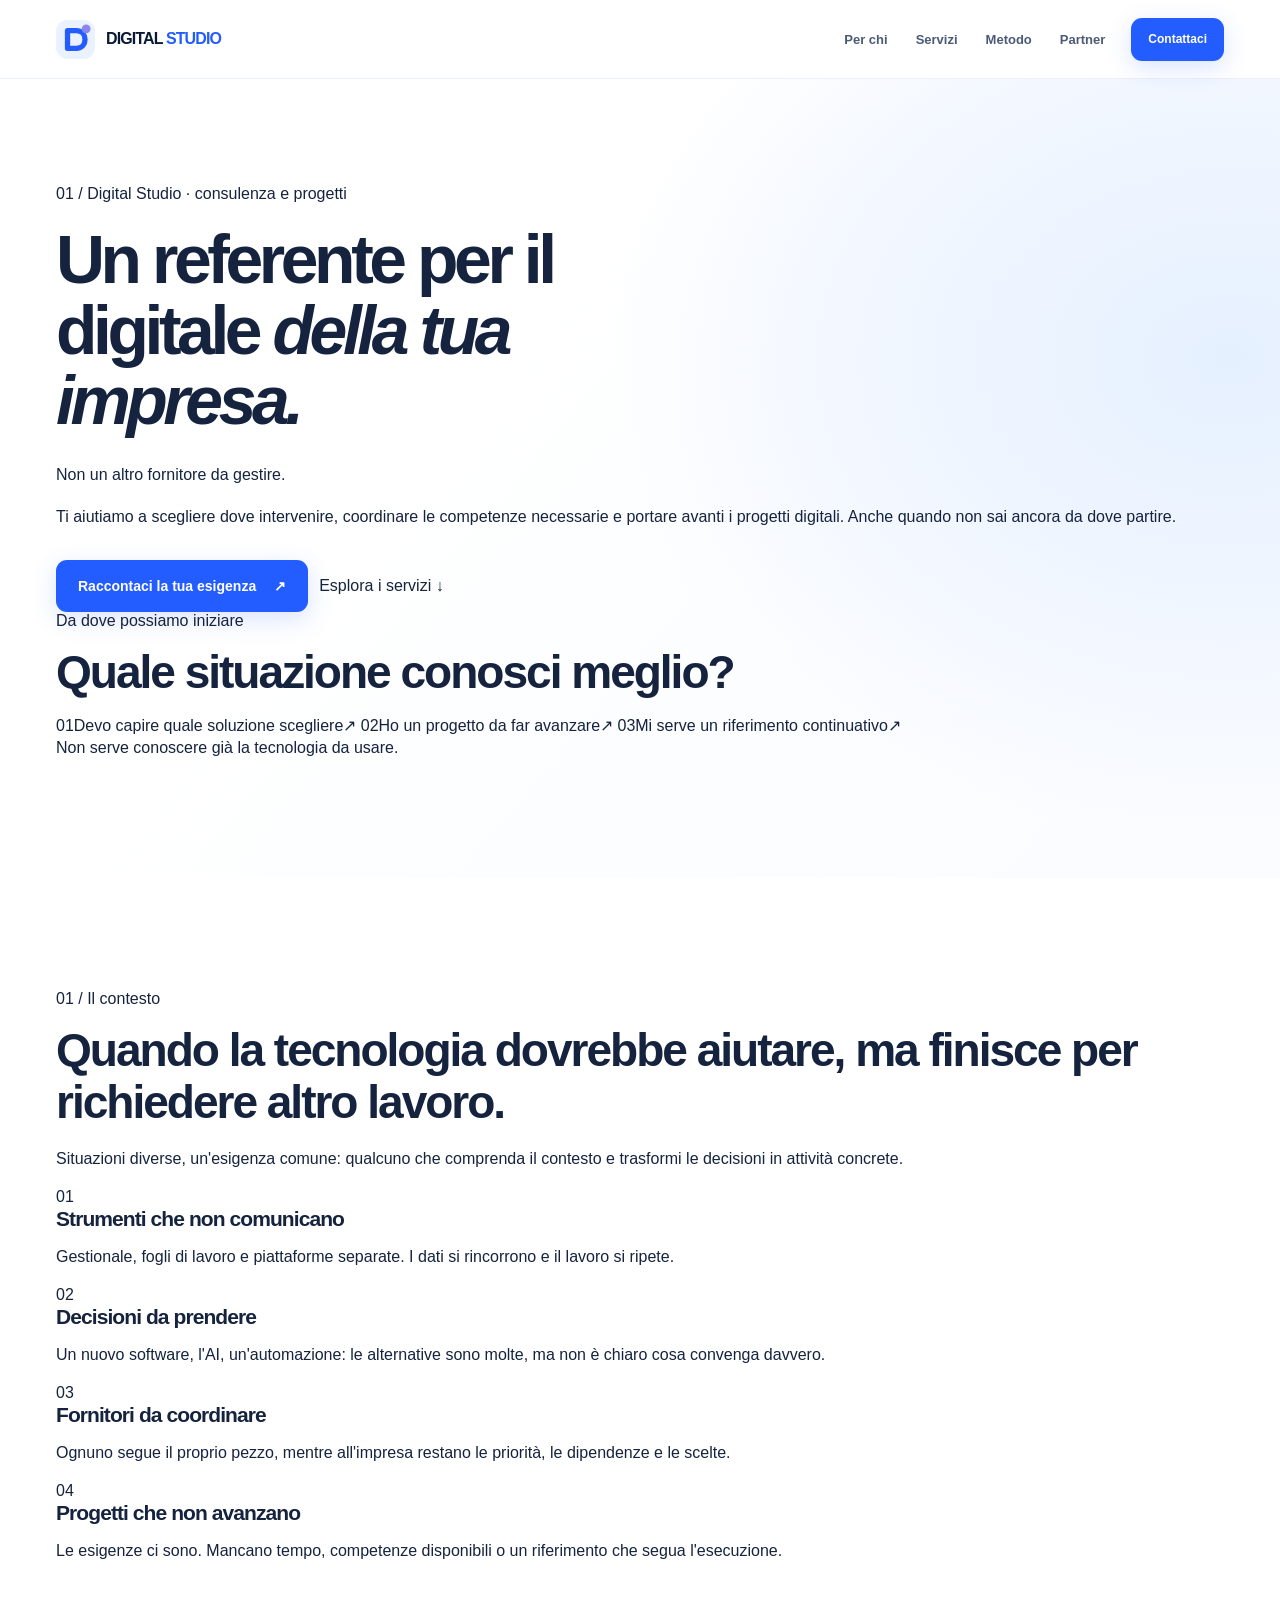
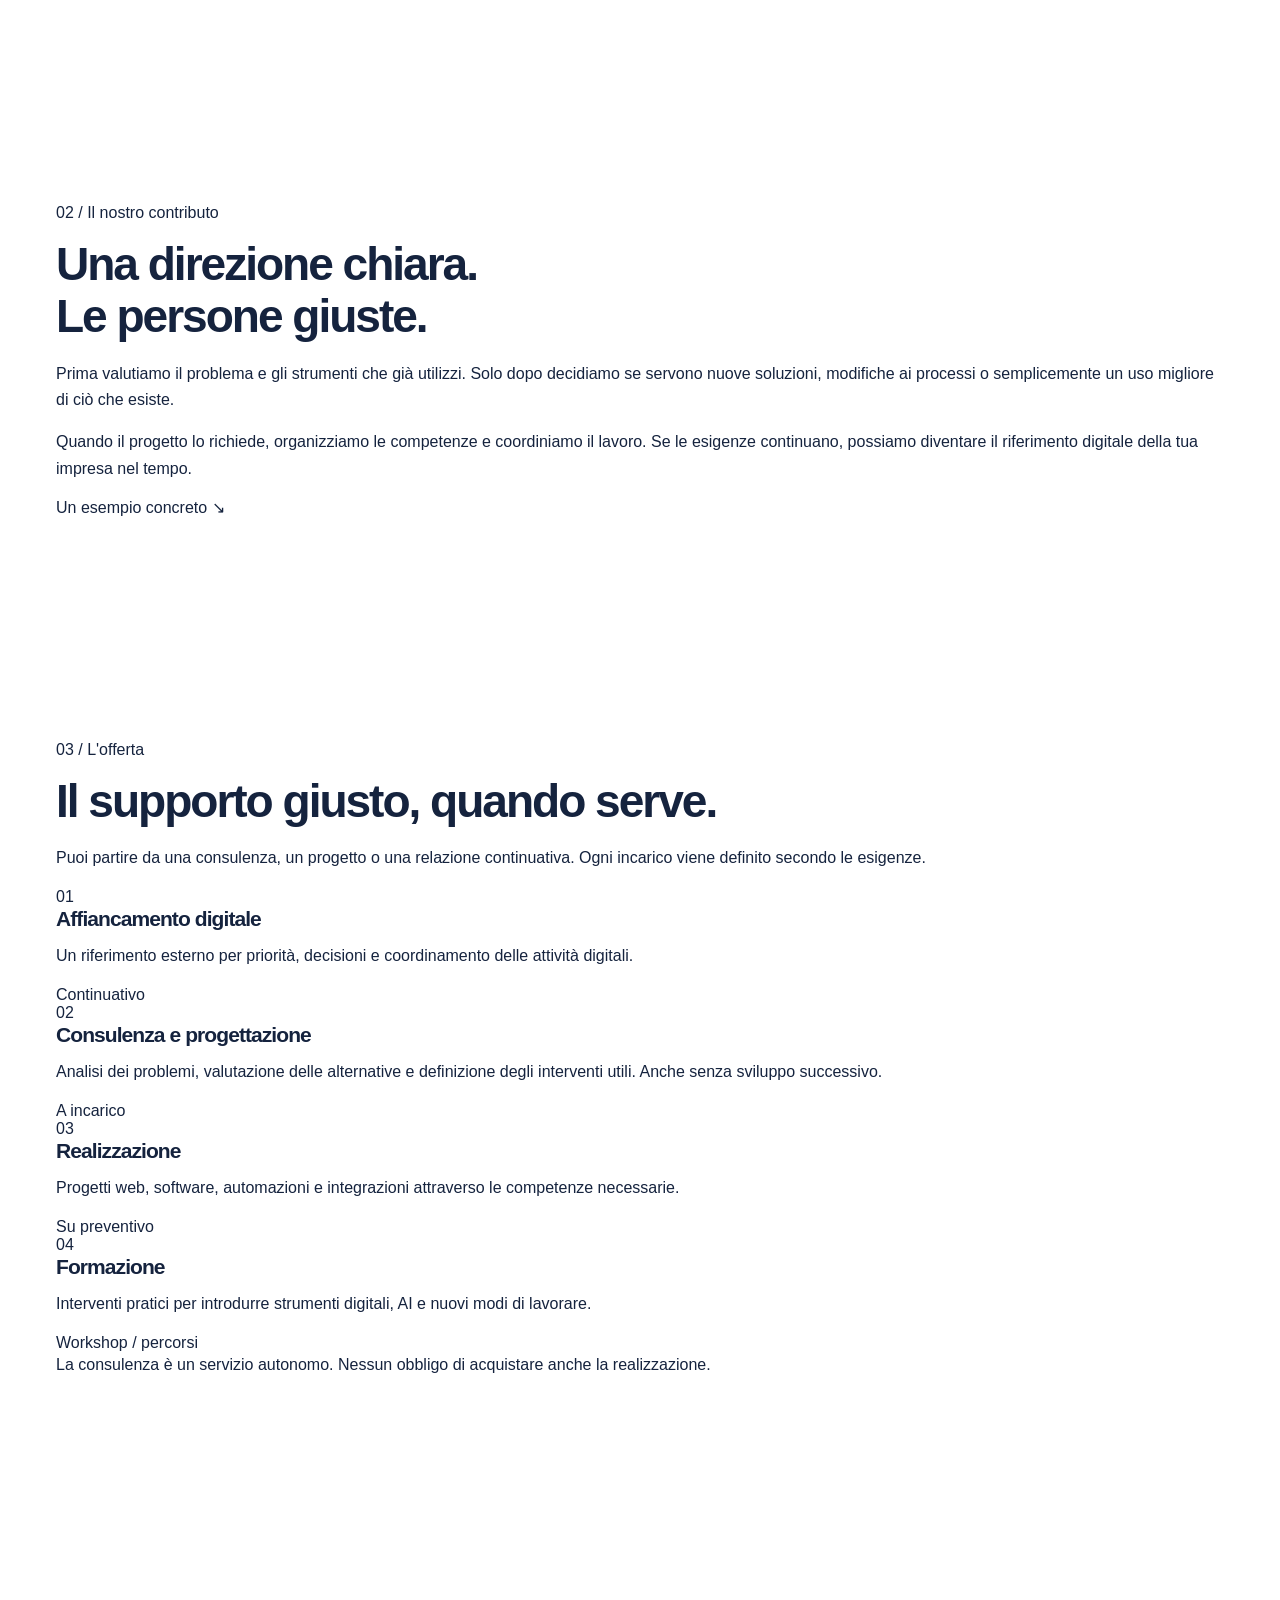
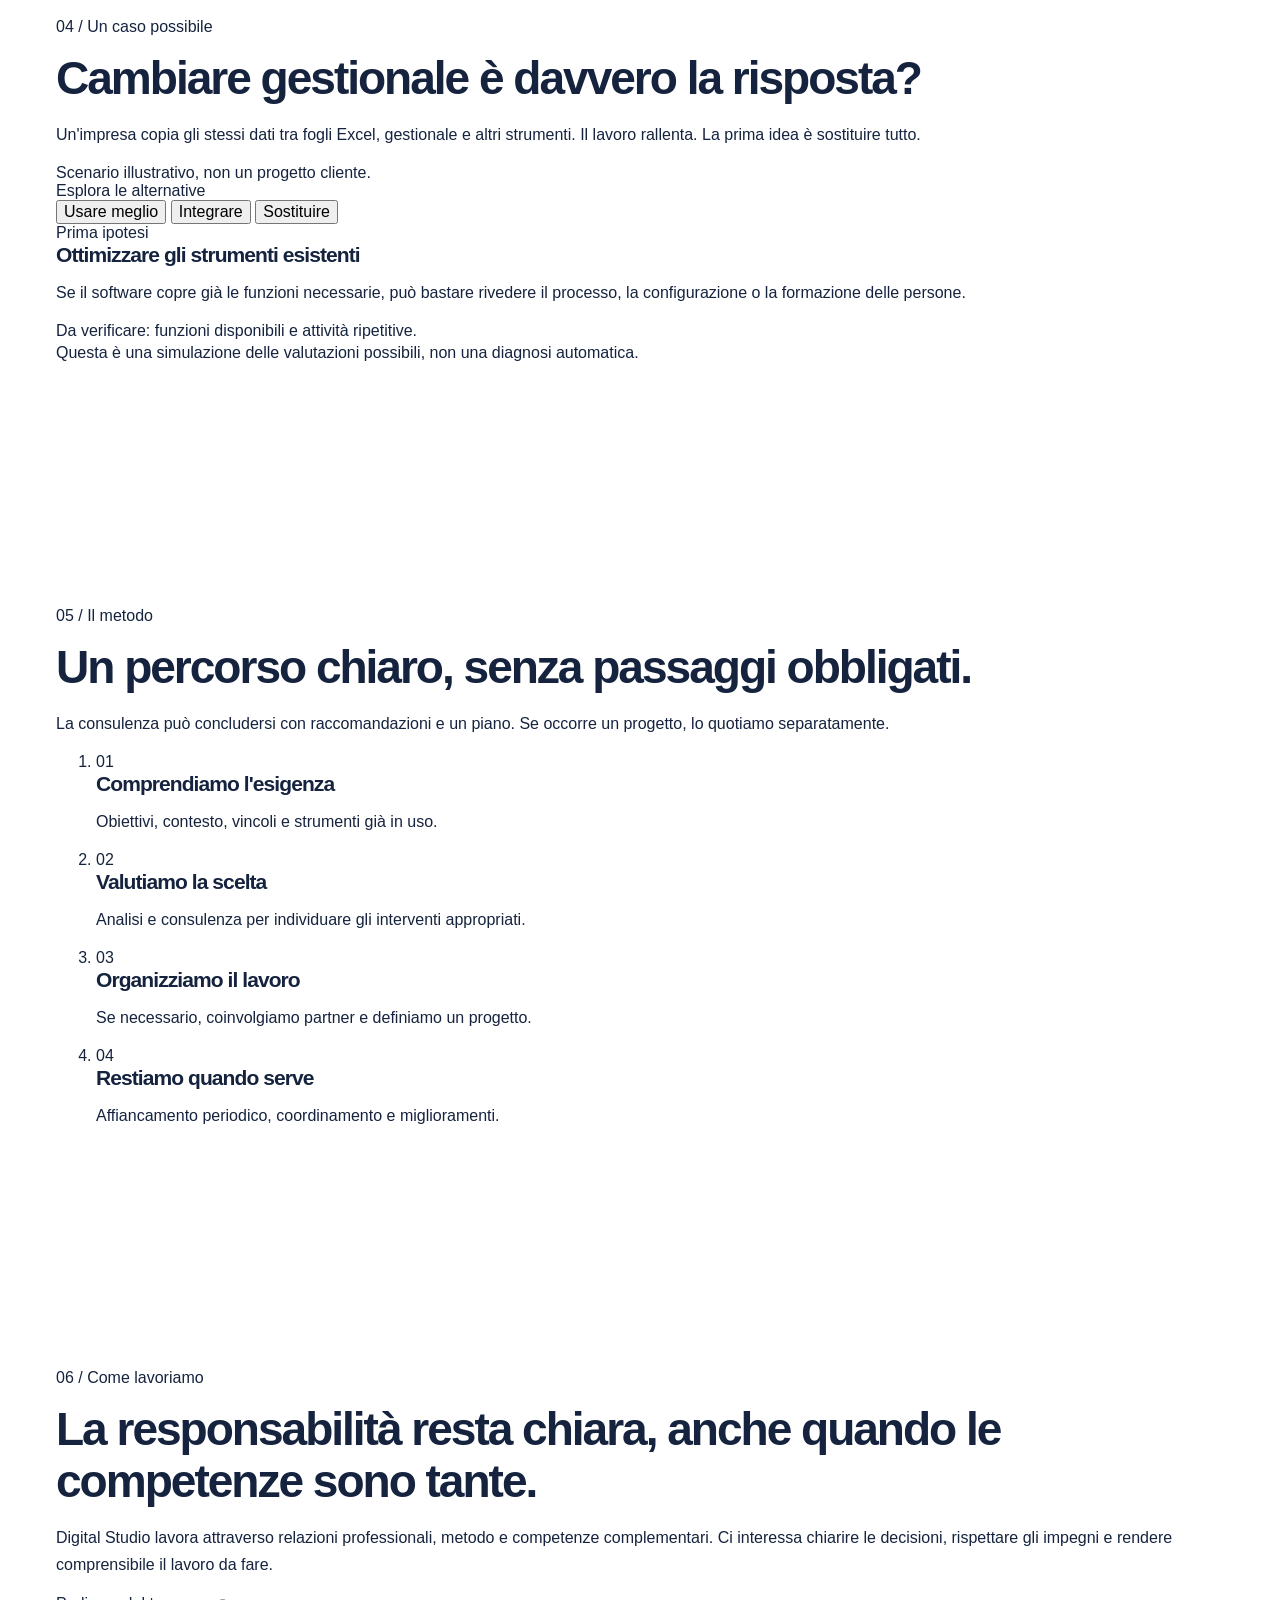
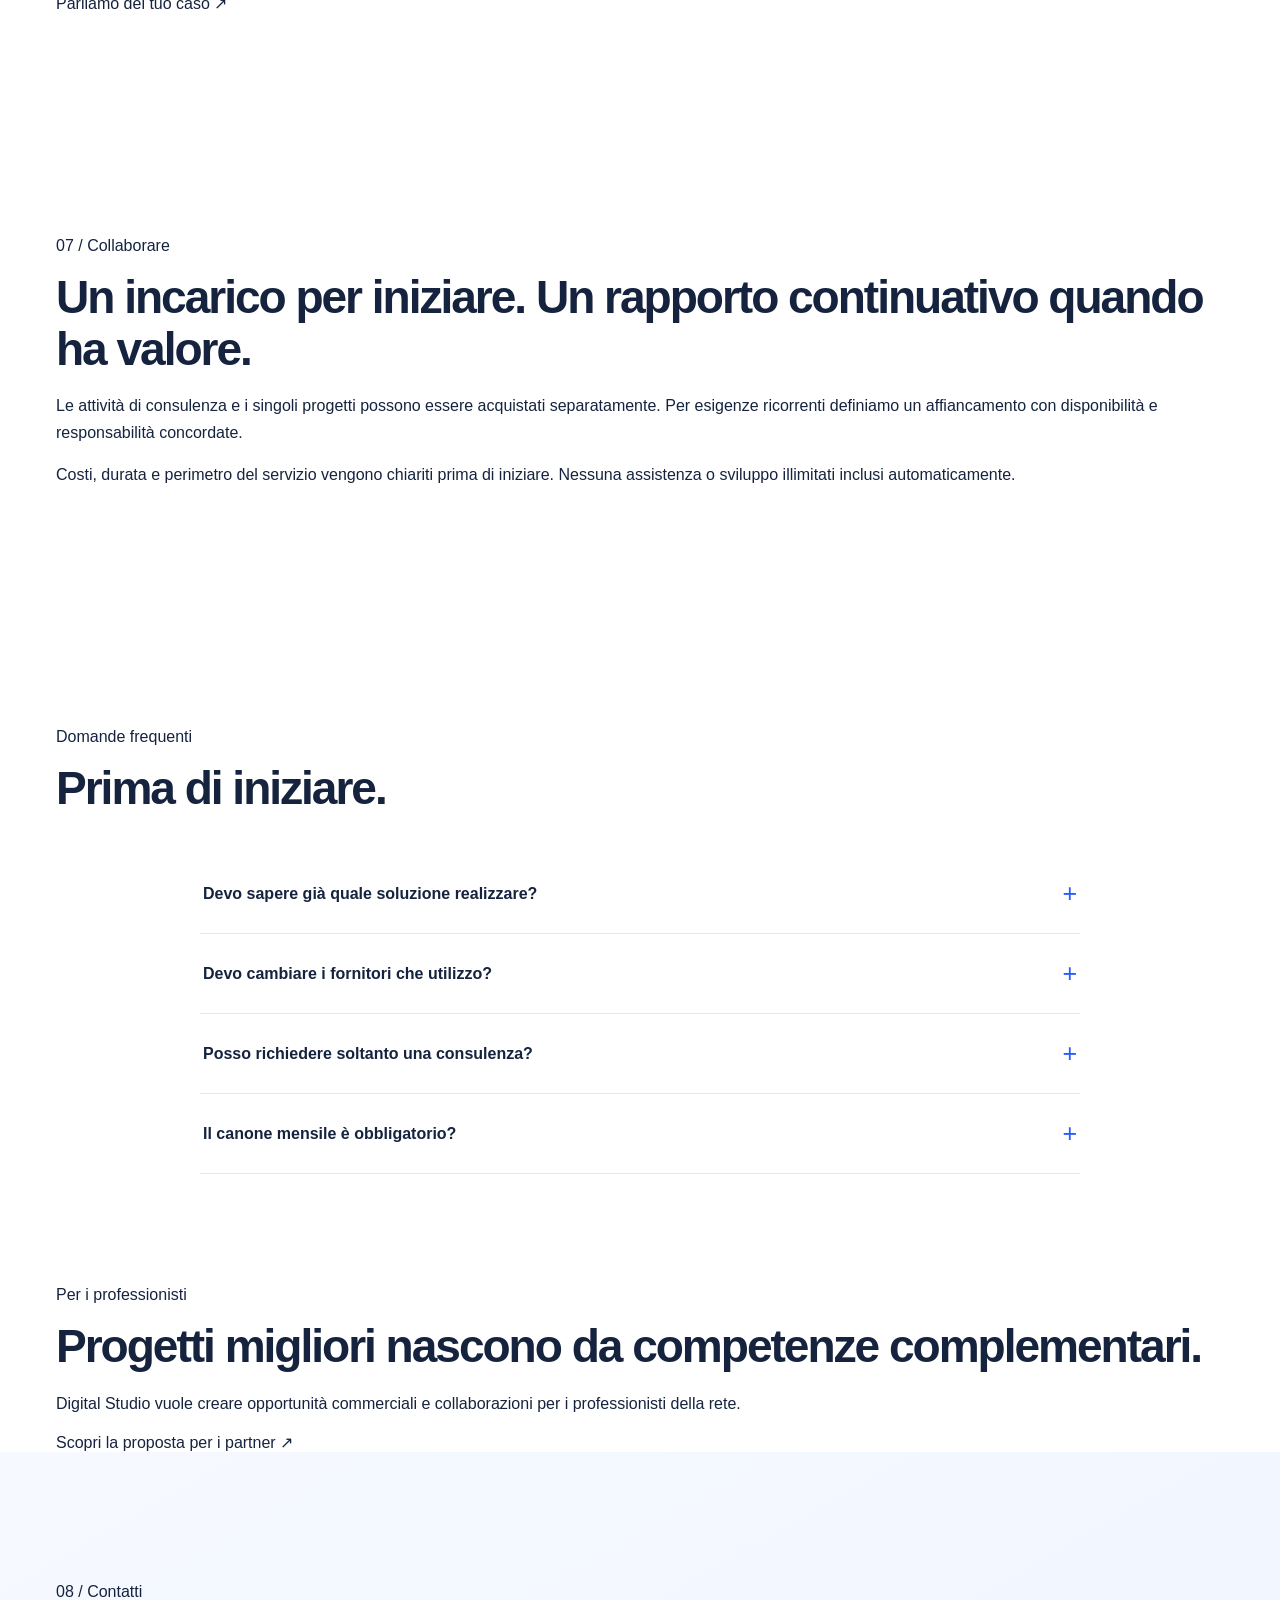
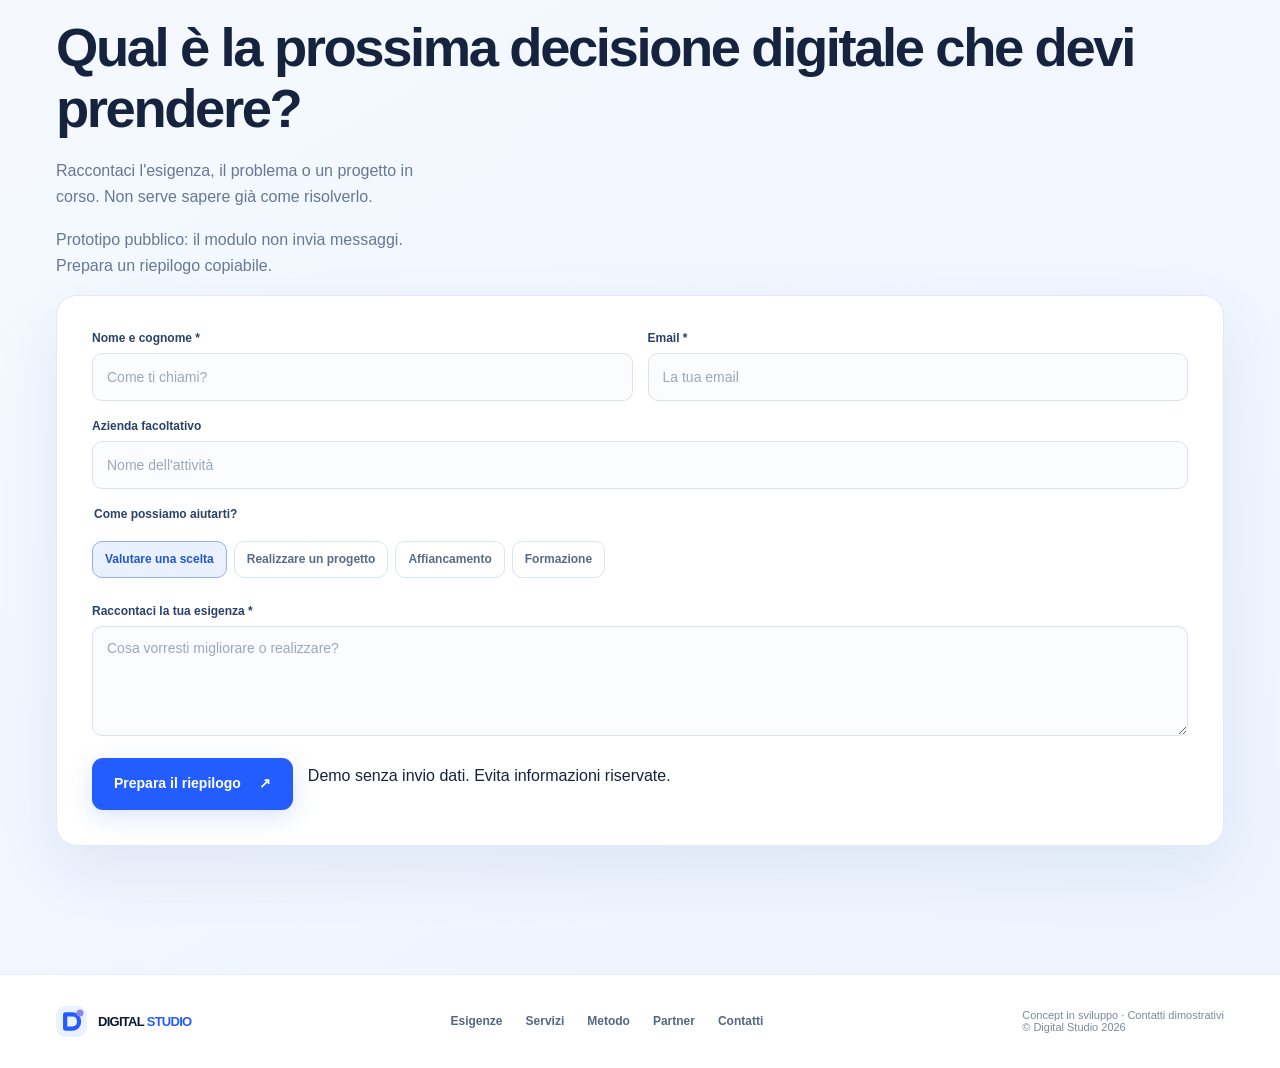
==== index.html @ e8951036 "design: editorial homepage focused on actual customer decisions, not UI clichés" ====
<!doctype html>
<html lang="it">
<head>
  <meta charset="utf-8">
  <meta name="viewport" content="width=device-width, initial-scale=1">
  <meta name="theme-color" content="#ffffff">
  <meta name="description" content="Digital Studio affianca le imprese nelle decisioni digitali: consulenza, coordinamento dei professionisti, realizzazione di progetti, formazione e supporto continuativo.">
  <meta property="og:type" content="website">
  <meta property="og:title" content="Digital Studio | Un riferimento per le esigenze digitali della tua impresa">
  <meta property="og:description" content="Non un altro fornitore da gestire. Consulenza, coordinamento e progetti digitali con un unico riferimento.">
  <meta property="og:url" content="https://giusebuild.github.io/digital-studio/">
  <meta property="og:locale" content="it_IT">
  <title>Digital Studio — Un referente per il digitale della tua impresa</title>
  <link rel="icon" href="assets/icon.svg" type="image/svg+xml">
  <link rel="stylesheet" href="assets/styles.css">
  <script src="assets/site.js" defer></script>
</head>
<body class="site-v2">
  <a class="skip-link" href="#contenuto">Vai al contenuto</a>
  <header class="site-header" id="inizio">
    <div class="shell header-inner">
      <a class="brand" href="./" aria-label="Digital Studio — homepage">
        <svg class="brand-mark" viewBox="0 0 44 44" aria-hidden="true"><rect width="44" height="44" rx="13" fill="#eaf1ff"/><path d="M13 12v20h10c13 0 13-20 0-20H13Z" fill="none" stroke="#245dff" stroke-width="6" stroke-linecap="round" stroke-linejoin="round"/><circle cx="34" cy="10" r="5" fill="#8b86ee"/></svg>
        <span class="brand-wordmark">DIGITAL <em>STUDIO</em></span>
      </a>
      <nav class="desktop-nav" aria-label="Navigazione principale"><a href="#situazioni">Per chi</a><a href="#servizi">Servizi</a><a href="#metodo">Metodo</a><a href="partner/">Partner</a></nav>
      <a class="button button--primary nav-cta" href="#contatti">Contattaci</a>
      <button class="mobile-toggle" type="button" aria-label="Apri menu" aria-expanded="false" aria-controls="mobile-nav" data-menu-toggle>☰</button>
    </div>
    <nav class="mobile-nav" id="mobile-nav" aria-label="Navigazione mobile"><a href="#situazioni">Per chi</a><a href="#servizi">Servizi</a><a href="#metodo">Metodo</a><a href="partner/">Partner</a><a class="button button--primary" href="#contatti">Raccontaci la tua esigenza</a></nav>
  </header>

  <main id="contenuto">
    <section class="hero" aria-labelledby="hero-title">
  <div class="shell hero-layout">
    <div class="hero-main">
      <span class="micro-label"><span class="label-index">01 /</span> Digital Studio · consulenza e progetti</span>
      <h1 id="hero-title">Un referente per il digitale <em>della tua impresa.</em></h1>
      <p class="hero-statement">Non un altro fornitore da gestire.</p>
      <p class="hero-summary">Ti aiutiamo a scegliere dove intervenire, coordinare le competenze necessarie e portare avanti i progetti digitali. Anche quando non sai ancora da dove partire.</p>
      <div class="hero-actions"><a class="button button--primary" href="#contatti">Raccontaci la tua esigenza <span aria-hidden="true">↗</span></a><a class="quiet-link" href="#servizi">Esplora i servizi <span aria-hidden="true">↓</span></a></div>
    </div>
    <aside class="entry-panel" aria-labelledby="entry-title">
      <span class="micro-label">Da dove possiamo iniziare</span>
      <h2 id="entry-title">Quale situazione conosci meglio?</h2>
      <div class="entry-options" role="group" aria-label="Scegli il tuo bisogno">
        <a href="#contatti" data-need="Valutare un problema" class="entry-option"><span class="entry-number">01</span><span>Devo capire quale soluzione scegliere</span><span class="entry-end" aria-hidden="true">↗</span></a>
        <a href="#contatti" data-need="Un progetto" class="entry-option"><span class="entry-number">02</span><span>Ho un progetto da far avanzare</span><span class="entry-end" aria-hidden="true">↗</span></a>
        <a href="#contatti" data-need="Affiancamento continuativo" class="entry-option"><span class="entry-number">03</span><span>Mi serve un riferimento continuativo</span><span class="entry-end" aria-hidden="true">↗</span></a>
      </div>
      <p class="entry-foot">Non serve conoscere già la tecnologia da usare.</p>
    </aside>
  </div>
</section>

    <section class="section situations" id="situazioni" aria-labelledby="situazioni-title">
  <div class="shell">
    <div class="section-lead"><span class="micro-label">01 / Il contesto</span><h2 id="situazioni-title">Quando la tecnologia dovrebbe aiutare, ma finisce per richiedere altro lavoro.</h2><p>Situazioni diverse, un'esigenza comune: qualcuno che comprenda il contesto e trasformi le decisioni in attività concrete.</p></div>
    <div class="problem-rows">
      <article class="problem-row"><span class="row-no">01</span><h3>Strumenti che non comunicano</h3><p>Gestionale, fogli di lavoro e piattaforme separate. I dati si rincorrono e il lavoro si ripete.</p></article>
      <article class="problem-row"><span class="row-no">02</span><h3>Decisioni da prendere</h3><p>Un nuovo software, l'AI, un'automazione: le alternative sono molte, ma non è chiaro cosa convenga davvero.</p></article>
      <article class="problem-row"><span class="row-no">03</span><h3>Fornitori da coordinare</h3><p>Ognuno segue il proprio pezzo, mentre all'impresa restano le priorità, le dipendenze e le scelte.</p></article>
      <article class="problem-row"><span class="row-no">04</span><h3>Progetti che non avanzano</h3><p>Le esigenze ci sono. Mancano tempo, competenze disponibili o un riferimento che segua l'esecuzione.</p></article>
    </div>
  </div>
</section>

    <section class="section section--paper" id="approccio" aria-labelledby="approccio-title">
  <div class="shell approach-grid">
    <div class="approach-heading"><span class="micro-label">02 / Il nostro contributo</span><h2 id="approccio-title">Una direzione chiara.<br>Le persone giuste.</h2></div>
    <div class="approach-description">
      <p>Prima valutiamo il problema e gli strumenti che già utilizzi. Solo dopo decidiamo se servono nuove soluzioni, modifiche ai processi o semplicemente un uso migliore di ciò che esiste.</p>
      <p>Quando il progetto lo richiede, organizziamo le competenze e coordiniamo il lavoro. Se le esigenze continuano, possiamo diventare il riferimento digitale della tua impresa nel tempo.</p>
      <a class="quiet-link" href="#esempio">Un esempio concreto <span aria-hidden="true">↘</span></a>
    </div>
  </div>
</section>

    <section class="section services" id="servizi" aria-labelledby="servizi-title">
  <div class="shell">
    <div class="section-lead section-lead--compact"><span class="micro-label">03 / L'offerta</span><h2 id="servizi-title">Il supporto giusto, quando serve.</h2><p>Puoi partire da una consulenza, un progetto o una relazione continuativa. Ogni incarico viene definito secondo le esigenze.</p></div>
    <div class="service-list">
      <article class="service-row service-row--key"><span class="service-index">01</span><div><h3>Affiancamento digitale</h3><p>Un riferimento esterno per priorità, decisioni e coordinamento delle attività digitali.</p></div><span class="service-format">Continuativo</span></article>
      <article class="service-row"><span class="service-index">02</span><div><h3>Consulenza e progettazione</h3><p>Analisi dei problemi, valutazione delle alternative e definizione degli interventi utili. Anche senza sviluppo successivo.</p></div><span class="service-format">A incarico</span></article>
      <article class="service-row"><span class="service-index">03</span><div><h3>Realizzazione</h3><p>Progetti web, software, automazioni e integrazioni attraverso le competenze necessarie.</p></div><span class="service-format">Su preventivo</span></article>
      <article class="service-row"><span class="service-index">04</span><div><h3>Formazione</h3><p>Interventi pratici per introdurre strumenti digitali, AI e nuovi modi di lavorare.</p></div><span class="service-format">Workshop / percorsi</span></article>
    </div>
    <p class="service-bottom">La consulenza è un servizio autonomo. Nessun obbligo di acquistare anche la realizzazione.</p>
  </div>
</section>

    <section class="section case-section" id="esempio" aria-labelledby="esempio-title">
  <div class="shell case-grid">
    <div class="case-heading"><span class="micro-label">04 / Un caso possibile</span><h2 id="esempio-title">Cambiare gestionale è davvero la risposta?</h2><p>Un'impresa copia gli stessi dati tra fogli Excel, gestionale e altri strumenti. Il lavoro rallenta. La prima idea è sostituire tutto.</p><span class="case-disclaimer">Scenario illustrativo, non un progetto cliente.</span></div>
    <div class="decision-view">
      <span class="decision-kicker">Esplora le alternative</span>
      <div class="decision-tabs" role="tablist" aria-label="Alternative possibili">
        <button type="button" role="tab" id="tab-1" aria-controls="panel-1" aria-selected="true" tabindex="0" data-decision="0">Usare meglio</button>
        <button type="button" role="tab" id="tab-2" aria-controls="panel-2" aria-selected="false" tabindex="-1" data-decision="1">Integrare</button>
        <button type="button" role="tab" id="tab-3" aria-controls="panel-3" aria-selected="false" tabindex="-1" data-decision="2">Sostituire</button>
      </div>
      <div class="decision-panel" role="tabpanel" id="panel-1" aria-labelledby="tab-1" data-panel="0"><span class="decision-label">Prima ipotesi</span><h3>Ottimizzare gli strumenti esistenti</h3><p>Se il software copre già le funzioni necessarie, può bastare rivedere il processo, la configurazione o la formazione delle persone.</p><div class="decision-footer">Da verificare: funzioni disponibili e attività ripetitive.</div></div>
      <div class="decision-panel" role="tabpanel" id="panel-2" aria-labelledby="tab-2" data-panel="1" hidden><span class="decision-label">Seconda ipotesi</span><h3>Collegare ciò che già funziona</h3><p>Se gli strumenti sono adeguati ma scollegati, un'integrazione o un'automazione potrebbe eliminare passaggi manuali.</p><div class="decision-footer">Da verificare: integrazioni possibili e qualità dei dati.</div></div>
      <div class="decision-panel" role="tabpanel" id="panel-3" aria-labelledby="tab-3" data-panel="2" hidden><span class="decision-label">Terza ipotesi</span><h3>Valutare un nuovo sistema</h3><p>Se i limiti sono strutturali, conviene confrontare soluzioni e costi complessivi prima di avviare una migrazione.</p><div class="decision-footer">Da verificare: requisiti, costi e rischio operativo.</div></div>
      <p class="decision-caption">Questa è una simulazione delle valutazioni possibili, non una diagnosi automatica.</p>
    </div>
  </div>
</section>

    <section class="section section--paper" id="metodo" aria-labelledby="metodo-title">
  <div class="shell method-grid">
    <div><span class="micro-label">05 / Il metodo</span><h2 id="metodo-title">Un percorso chiaro, senza passaggi obbligati.</h2><p>La consulenza può concludersi con raccomandazioni e un piano. Se occorre un progetto, lo quotiamo separatamente.</p></div>
    <ol class="method-list">
      <li><span>01</span><div><h3>Comprendiamo l'esigenza</h3><p>Obiettivi, contesto, vincoli e strumenti già in uso.</p></div></li>
      <li><span>02</span><div><h3>Valutiamo la scelta</h3><p>Analisi e consulenza per individuare gli interventi appropriati.</p></div></li>
      <li><span>03</span><div><h3>Organizziamo il lavoro</h3><p>Se necessario, coinvolgiamo partner e definiamo un progetto.</p></div></li>
      <li><span>04</span><div><h3>Restiamo quando serve</h3><p>Affiancamento periodico, coordinamento e miglioramenti.</p></div></li>
    </ol>
  </div>
</section>

    <section class="section ethos" id="chi-siamo" aria-labelledby="ethos-title">
  <div class="shell ethos-grid"><span class="micro-label">06 / Come lavoriamo</span><div><h2 id="ethos-title">La responsabilità resta chiara, anche quando le competenze sono tante.</h2><p>Digital Studio lavora attraverso relazioni professionali, metodo e competenze complementari. Ci interessa chiarire le decisioni, rispettare gli impegni e rendere comprensibile il lavoro da fare.</p></div><a class="quiet-link" href="#contatti">Parliamo del tuo caso <span aria-hidden="true">↗</span></a></div>
</section>

    <section class="section section--paper" id="collaborazione" aria-labelledby="collaborazione-title">
  <div class="shell collaboration-grid">
    <div><span class="micro-label">07 / Collaborare</span><h2 id="collaborazione-title">Un incarico per iniziare. Un rapporto continuativo quando ha valore.</h2></div>
    <div class="collaboration-copy"><p>Le attività di consulenza e i singoli progetti possono essere acquistati separatamente. Per esigenze ricorrenti definiamo un affiancamento con disponibilità e responsabilità concordate.</p><p>Costi, durata e perimetro del servizio vengono chiariti prima di iniziare. Nessuna assistenza o sviluppo illimitati inclusi automaticamente.</p></div>
  </div>
</section>

    <section class="section faq-section" id="domande" aria-labelledby="domande-title">
  <div class="shell faq-grid">
    <div><span class="micro-label">Domande frequenti</span><h2 id="domande-title">Prima di iniziare.</h2></div>
    <div class="faq-list">
      <details class="faq"><summary>Devo sapere già quale soluzione realizzare?</summary><p>No. Possiamo partire dal problema e confrontare le alternative. L'analisi approfondita, quando necessaria, viene proposta come incarico.</p></details>
      <details class="faq"><summary>Devo cambiare i fornitori che utilizzo?</summary><p>Non necessariamente. Possiamo valutare come collaborare con i fornitori esistenti, definendo i confini del coordinamento.</p></details>
      <details class="faq"><summary>Posso richiedere soltanto una consulenza?</summary><p>Sì. La consulenza ha valore autonomo e non obbliga a commissionare anche la realizzazione.</p></details>
      <details class="faq"><summary>Il canone mensile è obbligatorio?</summary><p>No. È un'opzione per le imprese che hanno esigenze ricorrenti. I singoli interventi possono avere una proposta dedicata.</p></details>
    </div>
  </div>
</section>

    <aside class="partner-invite" aria-labelledby="partner-invite-title">
  <div class="shell partner-invite-grid">
    <div><span class="micro-label">Per i professionisti</span><h2 id="partner-invite-title">Progetti migliori nascono da competenze complementari.</h2></div>
    <div><p>Digital Studio vuole creare opportunità commerciali e collaborazioni per i professionisti della rete.</p><a class="quiet-link" href="partner/">Scopri la proposta per i partner <span aria-hidden="true">↗</span></a></div>
  </div>
</aside>

    <section class="contact-section" id="contatti" aria-labelledby="contatti-title">
  <div class="shell contact-layout">
    <div class="contact-copy">
      <span class="micro-label">08 / Contatti</span>
      <h2 id="contatti-title">Qual è la prossima decisione digitale che devi prendere?</h2>
      <p>Raccontaci l'esigenza, il problema o un progetto in corso. Non serve sapere già come risolverlo.</p>
      <p class="contact-note">Prototipo pubblico: il modulo non invia messaggi. Prepara un riepilogo copiabile.</p>
    </div>
    <div class="contact-card">
      <form id="contact-form" data-demo-form="cliente">
        <div class="fields-two">
          <div class="field"><label for="name">Nome e cognome *</label><input id="name" name="name" autocomplete="name" maxlength="100" required placeholder="Come ti chiami?"></div>
          <div class="field"><label for="email">Email *</label><input id="email" name="email" type="email" autocomplete="email" maxlength="160" required placeholder="La tua email"></div>
        </div>
        <div class="field"><label for="company">Azienda <span class="field-optional">facoltativo</span></label><input id="company" name="company" autocomplete="organization" maxlength="120" placeholder="Nome dell'attività"></div>
        <fieldset class="field"><legend>Come possiamo aiutarti?</legend><div class="choices">
          <label><input type="radio" name="need" value="Valutare un problema" checked>Valutare una scelta</label>
          <label><input type="radio" name="need" value="Un progetto">Realizzare un progetto</label>
          <label><input type="radio" name="need" value="Affiancamento continuativo">Affiancamento</label>
          <label><input type="radio" name="need" value="Formazione">Formazione</label>
        </div></fieldset>
        <div class="field"><label for="message">Raccontaci la tua esigenza *</label><textarea id="message" name="message" required minlength="15" maxlength="3000" placeholder="Cosa vorresti migliorare o realizzare?"></textarea></div>
        <div class="contact-actions"><button class="button button--primary" type="submit">Prepara il riepilogo <span aria-hidden="true">↗</span></button><p>Demo senza invio dati. Evita informazioni riservate.</p></div>
      </form>
      <div id="contact-result" class="form-output" role="status" aria-live="polite"><h3>Riepilogo pronto</h3><p>Non è stato inviato nulla. Puoi copiare il testo compilato.</p><button type="button" data-copy-summary>Copia il riepilogo</button></div>
    </div>
  </div>
</section>
  </main>

  <footer class="footer">
    <div class="shell footer-inner">
      <a class="brand" href="./" aria-label="Digital Studio — torna alla homepage"><svg class="brand-mark" viewBox="0 0 44 44" aria-hidden="true"><rect width="44" height="44" rx="13" fill="#eaf1ff"/><path d="M13 12v20h10c13 0 13-20 0-20H13Z" fill="none" stroke="#245dff" stroke-width="6" stroke-linecap="round" stroke-linejoin="round"/><circle cx="34" cy="10" r="5" fill="#8b86ee"/></svg><span class="brand-wordmark">DIGITAL <em>STUDIO</em></span></a>
      <nav class="footer-links" aria-label="Navigazione nel footer"><a href="#situazioni">Esigenze</a><a href="#servizi">Servizi</a><a href="#metodo">Metodo</a><a href="partner/">Partner</a><a href="#contatti">Contatti</a></nav>
      <div class="footer-note"><span>Concept in sviluppo · Contatti dimostrativi</span><span>© Digital Studio 2026</span></div>
    </div>
  </footer>
</body>
</html>
---- assets/styles.css ----
/* Digital Studio • Visual system */
:root{
  color-scheme:light;
  --ink:#15233e;--ink-strong:#0b1a33;--ink-soft:#41516a;--muted:#63718b;
  --blue:#245dff;--blue-deep:#1547dd;--cyan:#77def2;--violet:#8b86ee;
  --line:#e3e9f3;--line-dark:#d0dced;--snow:#f7f9fe;--pale:#edf4ff;
  --white:#fff;--navy:#0d2145;--radius:19px;--max:1168px;
  --shadow:0 20px 55px rgba(18,51,102,.07);
}
*{box-sizing:border-box}
html{scroll-behavior:smooth;scroll-padding-top:90px}
body{margin:0;color:var(--ink);font-family:Inter,-apple-system,BlinkMacSystemFont,"Segoe UI",Roboto,Arial,sans-serif;background:var(--white);font-size:16px;-webkit-font-smoothing:antialiased}
a{color:inherit;text-decoration:none}
button,input,select,textarea{font:inherit}
button{cursor:pointer}
button:focus-visible,a:focus-visible,input:focus-visible,select:focus-visible,textarea:focus-visible,summary:focus-visible{outline:3px solid #7ca2ff;outline-offset:4px}
::selection{background:#dce7ff;color:#0d2d70}
.shell{width:min(var(--max),calc(100% - 64px));margin-inline:auto}
.skip-link{position:absolute;z-index:200;top:-100px;left:20px;background:var(--blue);color:#fff;padding:12px 18px;border-radius:8px}
.skip-link:focus{top:10px}
.eyebrow{display:inline-flex;align-items:center;gap:10px;text-transform:uppercase;letter-spacing:.16em;font-size:11px;font-weight:850;color:var(--blue)}
.eyebrow:before{content:"";height:7px;width:7px;border-radius:99px;background:#5ba1ff}
h1,h2,h3,h4,p{margin-top:0}
h1,h2,h3{letter-spacing:-.044em}
h1{font-size:clamp(43px,5.3vw,74px);line-height:1.04;letter-spacing:-.065em;font-weight:780;margin:22px 0 25px}
h2{font-size:clamp(30px,3.6vw,48px);font-weight:755;line-height:1.13;margin:16px 0 18px}
h3{font-size:21px;line-height:1.22;font-weight:760;margin-bottom:12px}
p{line-height:1.65}
.lead{font-size:clamp(17px,1.65vw,20px);line-height:1.65;color:var(--ink-soft)}
.tiny{font-size:12px;line-height:1.5;color:var(--muted)}
.section{padding:112px 0}
.section--soft{background:#f6f9ff}
.section-heading{max-width:780px;margin-bottom:47px}
.section-heading p{color:var(--muted);font-size:17px;max-width:690px}
.section-heading--split{display:flex;align-items:end;justify-content:space-between;max-width:none;gap:60px}
.section-heading--split>div{max-width:720px}
.section-heading--split>p{max-width:330px;margin-bottom:10px;font-size:15px}
.ink-highlight{color:var(--blue)}
.button{display:inline-flex;align-items:center;justify-content:center;gap:18px;padding:14px 21px;min-height:52px;font-size:14px;font-weight:750;border-radius:11px;border:1px solid transparent;transition:background .2s,transform .2s,box-shadow .2s;line-height:1.2}
.button:hover{transform:translateY(-2px)}
.button--primary{background:var(--blue);color:white;box-shadow:0 7px 24px rgba(36,93,255,.17)}
.button--primary:hover{background:var(--blue-deep);box-shadow:0 10px 28px rgba(36,93,255,.23)}
.button--line{border-color:#c8d7f5;color:#183960;background:#fff}
.button--line:hover{border-color:#769dff;background:#f4f8ff}
.button--light{background:#fff;color:#183a71}
.button--light:hover{background:#eaf2ff}
.button .arr{font-size:19px;font-weight:400;line-height:1}
.text-link{display:inline-flex;align-items:center;gap:10px;font-weight:780;font-size:14px;color:var(--blue)}
.text-link:hover{text-decoration:underline;text-underline-offset:4px}
/* Navigation */
.site-header{position:sticky;top:0;z-index:90;background:rgba(255,255,255,.94);backdrop-filter:blur(16px);border-bottom:1px solid #eaf0f8}
.header-inner{min-height:78px;display:flex;gap:26px;align-items:center}
.brand{display:flex;align-items:center;gap:11px;white-space:nowrap;line-height:1}
.brand-mark{width:39px;height:39px;flex:none}
.brand-wordmark{font-size:16px;letter-spacing:-.055em;font-weight:840;color:var(--ink-strong)}
.brand-wordmark em{font-style:normal;color:var(--blue)}
.desktop-nav{display:flex;align-items:center;justify-content:center;gap:28px;margin-left:auto}
.desktop-nav a{font-size:13px;font-weight:660;color:#4b5b75;transition:color .2s}
.desktop-nav a:hover,.desktop-nav a[aria-current="page"]{color:var(--blue)}
.nav-cta{white-space:nowrap;font-size:12px;padding:12px 16px;min-height:43px}
.mobile-toggle{display:none;margin-left:auto;border:1px solid #dee7f5;background:#fff;color:var(--ink-strong);width:43px;height:43px;border-radius:11px;align-items:center;justify-content:center;font-size:22px}
.mobile-nav{display:none}
/* Hero */
.hero{padding:106px 0 100px;position:relative;overflow:hidden;background:radial-gradient(ellipse 800px 620px at 96% 35%,#e5f0ff 0%,#f4f8ff 53%,transparent 77%),linear-gradient(130deg,#fff 31%,#fafcff 87%)}
.hero-inner{display:grid;grid-template-columns:minmax(0,1.17fr) minmax(370px,.83fr);gap:66px;align-items:center}
.hero-text{max-width:690px}
.hero h1{max-width:705px}
.hero h1 .quiet-line{display:block;color:var(--blue)}
.hero p.lead{max-width:602px;margin-bottom:30px}
.hero-actions{display:flex;align-items:center;gap:11px;flex-wrap:wrap;margin-top:30px}
.hero-assurances{display:flex;gap:15px 22px;flex-wrap:wrap;margin-top:31px;font-size:12px;color:#5f6f89;font-weight:630}
.hero-assurances span:before{content:"✓";font-weight:900;color:#20a184;margin-right:7px}
/* Hero scenario diagram */
.process-visual{position:relative;padding:28px;background:#fff;border-radius:24px;box-shadow:0 30px 75px rgba(40,74,142,.12);border:1px solid #e1eafa;max-width:475px;margin-left:auto;isolation:isolate}
.process-visual:before{content:"";position:absolute;z-index:-1;inset:31px -25px -20px 28px;background:linear-gradient(135deg,#d0e2ff,#daeaff80);border-radius:28px;transform:rotate(5deg)}
.visual-head{display:flex;align-items:center;justify-content:space-between;gap:15px;margin-bottom:24px}
.visual-head b{font-size:13px;letter-spacing:-.016em}
.visual-chip{font-size:10px;font-weight:800;letter-spacing:.03em;padding:7px 9px;border-radius:99px;background:#eaf4ff;color:#285bb6}
.visual-requests{display:grid;gap:9px}
.visual-row{display:flex;align-items:center;gap:11px;padding:13px 14px;border:1px solid #edf1f9;border-radius:12px;background:#fafcff}
.visual-icon{height:32px;width:32px;border-radius:10px;background:#edf3ff;display:grid;place-items:center;color:var(--blue);font-weight:800;font-size:15px;flex:none}
.visual-row span{font-size:12px;color:#4f5f78;font-weight:670;line-height:1.35}
.visual-connector{height:29px;display:flex;align-items:center;justify-content:center}
.visual-connector:before{content:"";height:19px;border-left:2px dashed #98b5f5}
.visual-core{display:flex;align-items:center;gap:12px;background:#14356f;border-radius:13px;padding:15px;color:white}
.visual-core svg{width:36px;height:36px}
.visual-core strong{font-size:14px;display:block}
.visual-core small{font-size:11px;color:#c7d9ff;display:block;margin-top:4px}
.visual-outcomes{display:grid;grid-template-columns:1fr 1fr;gap:9px;margin-top:15px}
.visual-outcome{display:flex;gap:7px;align-items:center;font-size:11px;line-height:1.35;font-weight:720;background:#f1f7ff;padding:12px;border:1px solid #e0eafb;border-radius:10px}
.visual-outcome i{font-style:normal;color:#0c9c83}
.visual-foot{text-align:center;margin:18px 0 0;font-size:11px;color:#77869b}
/* Small metric-less outcome strip */
.value-strip{border-block:1px solid #ebeff6;background:white}
.value-strip-inner{display:grid;grid-template-columns:repeat(3,1fr);padding:28px 0}
.value-item{display:flex;align-items:center;justify-content:center;gap:11px;font-size:13px;font-weight:720;color:#344a6b}
.value-item+.value-item{border-left:1px solid #e5ebf5}
.value-icon{width:28px;height:28px;display:grid;place-items:center;border-radius:9px;background:#edf4ff;color:var(--blue);font-size:15px}
/* Behavioral problems */
.situation-grid{display:grid;grid-template-columns:repeat(2,minmax(0,1fr));gap:16px}
.situation-card{border:1px solid #e3eaf5;border-radius:18px;background:#fff;padding:29px;display:grid;grid-template-columns:45px 1fr;gap:18px;transition:box-shadow .2s,transform .2s}
.situation-card:hover{box-shadow:var(--shadow);transform:translateY(-2px)}
.card-icon{height:45px;width:45px;border-radius:13px;background:#ecf3ff;color:var(--blue);display:grid;place-items:center;font-size:20px;font-weight:750}
.situation-card h3{font-size:19px;margin:3px 0 9px}
.situation-card p{font-size:14px;color:var(--muted);margin-bottom:0}
.insight{background:#eaf1ff;border:1px solid #d5e4ff;border-radius:17px;margin-top:27px;padding:26px 30px;display:grid;grid-template-columns:1fr 1.8fr;align-items:center;gap:30px}
.insight strong{font-size:18px;letter-spacing:-.03em;color:#193d76}
.insight p{color:#3d5c8c;font-size:14px;margin:0}
/* Solution */
.solution-layout{display:grid;grid-template-columns:.92fr 1.08fr;gap:105px;align-items:center}
.solution-intro h2{margin-bottom:22px}
.solution-intro p{color:var(--muted);font-size:16px}
.solution-points{display:grid;gap:23px}
.solution-point{display:grid;grid-template-columns:42px 1fr;gap:16px;align-items:start;padding:0 0 23px;border-bottom:1px solid var(--line)}
.solution-point:last-child{padding-bottom:0;border:none}
.point-number{border:1px solid #d6e3ff;background:#eff5ff;color:var(--blue);border-radius:12px;font-size:12px;font-weight:850;display:grid;place-items:center;width:42px;height:42px}
.solution-point h3{margin:2px 0 8px;font-size:19px}
.solution-point p{margin-bottom:0;color:var(--muted);font-size:14px}
.section-subtle{font-size:13px;color:#74839a}
/* Offers */
.offer-grid{display:grid;grid-template-columns:repeat(4,minmax(0,1fr));gap:16px}
.offer-card{position:relative;display:flex;flex-direction:column;gap:0;border:1px solid #e0e8f5;border-radius:18px;background:#fff;padding:27px 23px;min-height:292px}
.offer-card--featured{background:#133773;color:white;border-color:#133773;box-shadow:0 17px 35px rgba(20,55,115,.15)}
.offer-badge{display:inline-flex;align-self:flex-start;padding:7px 10px;font-size:10px;font-weight:820;letter-spacing:.035em;border-radius:50px;background:#eaf1ff;color:#315bb3}
.offer-card--featured .offer-badge{background:#355aa0;color:#dce9ff}
.offer-symbol{font-size:25px;line-height:1;margin:23px 0 20px;color:var(--blue)}
.offer-card--featured .offer-symbol{color:#a3c9ff}
.offer-card h3{font-size:19px;margin:0 0 11px}
.offer-card p{font-size:13px;line-height:1.65;color:#66758c;margin-bottom:23px}
.offer-card--featured p{color:#d0dff7}
.offer-meta{display:block;margin-top:auto;border-top:1px solid #e5ebf5;padding-top:15px;font-size:11px;font-weight:760;color:#436391}
.offer-card--featured .offer-meta{border-color:#406194;color:#d6e5ff}
/* Scenario */
.example-layout{display:grid;grid-template-columns:.93fr 1.07fr;gap:75px;align-items:center}
.example-copy p{font-size:16px;color:var(--muted)}
.example-card{background:#fff;border:1px solid #e2eaf6;border-radius:20px;padding:26px;box-shadow:var(--shadow)}
.example-card h3{font-size:16px;margin:0 0 18px}
.example-row{display:flex;align-items:flex-start;gap:14px;padding:14px 0;border-top:1px solid #edf0f7}
.example-step{flex:none;width:30px;height:30px;border-radius:10px;background:#ecf3ff;color:var(--blue);display:grid;place-items:center;font-size:12px;font-weight:840}
.example-row b{display:block;font-size:13px;margin:2px 0 5px}
.example-row p{font-size:12px;color:var(--muted);margin:0}
.example-note{color:#8591a4;font-size:11px;line-height:1.5;margin-top:17px}
/* Process steps */
.steps-grid{display:grid;grid-template-columns:repeat(4,minmax(0,1fr));gap:20px;margin-top:45px}
.step{border-top:2px solid #d9e5fa;padding:23px 0 0;position:relative}
.step:before{content:"";position:absolute;top:-2px;left:0;width:48px;height:2px;background:var(--blue)}
.step-num{font-size:12px;font-weight:850;color:var(--blue);letter-spacing:.14em;margin-bottom:19px}
.step h3{font-size:18px;margin-bottom:10px}
.step p{font-size:13px;color:var(--muted);margin:0}
.method-note{margin-top:43px;display:inline-flex;gap:10px;align-items:center;border-radius:10px;background:#edf4ff;padding:13px 17px;color:#315e9a;font-weight:630;font-size:13px}
/* Trust */
.trust-layout{display:grid;grid-template-columns:1.08fr .92fr;gap:65px;align-items:start}
.trust-copy>p{font-size:16px;color:var(--muted)}
.trust-principles{display:grid;gap:14px;margin-top:34px}
.trust-principles div{display:grid;grid-template-columns:120px 1fr;gap:14px;padding:0 0 14px;border-bottom:1px solid #e4ebf6}
.trust-principles b{font-size:13px;color:#25477d}
.trust-principles p{font-size:13px;color:var(--muted);margin:0}
.studio-approach{background:#fff;border:1px solid #e1e8f4;padding:31px;border-radius:19px;box-shadow:var(--shadow)}
.studio-approach-kicker{font-size:11px;font-weight:830;color:var(--blue);letter-spacing:.13em;text-transform:uppercase}
.studio-approach h3{font-size:22px;margin:15px 0 24px}
.studio-approach-item{display:grid;grid-template-columns:34px 1fr;gap:13px;padding:17px 0;border-top:1px solid #e9eef7}
.studio-approach-item>span{display:grid;place-items:center;background:#edf4ff;color:var(--blue);font-size:11px;font-weight:850;width:34px;height:34px;border-radius:10px}
.studio-approach-item strong{display:block;font-size:14px;color:var(--ink);margin:2px 0 7px}
.studio-approach-item p{font-size:13px;color:var(--muted);margin:0;line-height:1.55}
/* Collaboration */
.models{display:grid;grid-template-columns:repeat(3,minmax(0,1fr));gap:16px}
.model{border:1px solid #dfe7f3;border-radius:17px;background:#fff;padding:26px}
.model-kicker{display:inline-block;font-size:11px;color:var(--blue);font-weight:850;margin-bottom:18px}
.model h3{font-size:19px;margin-bottom:10px}
.model p{font-size:13px;color:var(--muted);margin-bottom:0}
.model-foot{margin-top:25px;font-size:13px;color:#4d6080;border-left:3px solid #4f82fa;padding-left:15px}
/* FAQ */
.faq-list{max-width:880px;margin:40px auto 0}
.faq{border-bottom:1px solid #dfe7f3}
.faq summary{list-style:none;cursor:pointer;display:flex;justify-content:space-between;gap:22px;padding:22px 3px;align-items:center;font-size:16px;font-weight:735;line-height:1.4}
.faq summary::-webkit-details-marker{display:none}
.faq summary:after{content:"+";font-size:25px;color:var(--blue);font-weight:420}
.faq[open] summary:after{content:"−"}
.faq p{font-size:14px;color:var(--muted);margin:0 0 24px;max-width:740px}
/* Partner callout */
.partner-band{background:#102d61;color:#fff;padding:57px 0;position:relative;overflow:hidden}
.partner-band:before{content:"";position:absolute;width:400px;height:400px;border:1px solid rgba(148,193,255,.19);border-radius:50%;right:5%;top:-150px;box-shadow:0 0 0 62px rgba(173,200,255,.04),0 0 0 125px rgba(173,200,255,.035)}
.partner-band-inner{position:relative;display:flex;justify-content:space-between;align-items:center;gap:36px}
.partner-band .eyebrow{color:#96c0ff}
.partner-band h2{font-size:clamp(27px,3vw,36px);margin:12px 0 10px}
.partner-band p{max-width:660px;color:#cbd9f3;font-size:14px;margin:0}
/* Contact */
.contact-section{padding:109px 0 128px;background:linear-gradient(150deg,#f6f9ff,#edf4ff)}
.contact-grid{display:grid;grid-template-columns:.83fr 1.17fr;gap:80px;align-items:start}
.contact-copy{padding-top:22px}
.contact-copy h2{font-size:clamp(34px,4.25vw,55px)}
.contact-copy p{max-width:360px;color:#667895}
.contact-perks{display:grid;gap:13px;margin-top:32px}
.contact-perks span{font-size:12px;font-weight:720;color:#536d93}
.contact-perks span:before{content:"✓";margin-right:10px;color:#168f77;font-weight:900}
.contact-card{background:white;border:1px solid #dfebfa;padding:35px;border-radius:21px;box-shadow:0 24px 65px rgba(28,68,130,.08)}
.contact-card h3{font-size:23px}
.contact-card .intro{font-size:13px;color:#6b7a90;margin-bottom:26px}
.fields-two{display:grid;grid-template-columns:1fr 1fr;gap:15px}
.field{margin-bottom:18px}
.field label,.field legend{display:block;font-size:12px;font-weight:820;margin-bottom:8px;color:#294268}
.field input,.field textarea,.field select{width:100%;min-height:48px;border-radius:10px;border:1px solid #d8e2f2;background:#fbfcff;padding:13px 14px;color:var(--ink);font-size:14px;outline:none}
.field textarea{min-height:110px;resize:vertical}
.field input:focus,.field textarea:focus,.field select:focus{background:#fff;border-color:#739bff;box-shadow:0 0 0 3px #e2ecff}
.field ::placeholder{color:#9ba8ba}
.contact-card fieldset{padding:0;border:0;margin:0 0 18px;min-width:0}
.choices{display:flex;gap:7px;flex-wrap:wrap;margin-top:12px}
.choices label{border:1px solid #d9e5f5;padding:10px 12px;border-radius:10px;color:#596b86;font-size:12px;font-weight:680;cursor:pointer;line-height:1.2;transition:background .2s,border .2s}
.choices label:has(input:checked){background:#e9f1ff;border-color:#90b0fa;color:#2456cc}
.choices label:focus-within{outline:2px solid #7ca2ff;outline-offset:3px}
.choices input{position:absolute;width:1px;height:1px;opacity:0;pointer-events:none}
.contact-actions{display:flex;gap:15px;align-items:center;flex-wrap:wrap}
.contact-actions .tiny{max-width:285px;margin:0}
.form-output{display:none;background:#ecf9f6;border:1px solid #b9e3d7;color:#184f43;border-radius:12px;padding:20px;margin-top:21px}
.form-output.is-visible{display:block}
.form-output h4{font-size:16px;margin:0 0 7px}
.form-output p{font-size:13px;color:#3b7264;margin-bottom:14px}
.form-output button{background:#fff;color:#146048;border:1px solid #91cdbb;min-height:42px;padding:10px 15px;border-radius:9px;font-weight:750}
.form-output button:hover{background:#f7fffc}
/* Footer */
.footer{background:#fff;border-top:1px solid #e8eef7;padding:31px 0}
.footer-inner{display:flex;align-items:center;justify-content:space-between;gap:20px;flex-wrap:wrap}
.footer .brand-mark{width:31px;height:31px}.footer .brand-wordmark{font-size:13px}
.footer-links{display:flex;flex-wrap:wrap;gap:23px;color:#566781;font-size:12px;font-weight:660}
.footer-links a:hover{color:var(--blue)}
.footer-note{font-size:11px;color:#7c899c}
.footer-note span{display:block}
/* Partner dedicated page */
.partner-hero{background:radial-gradient(ellipse 700px 500px at 93% 20%,#dfecff 0,transparent 74%),#fbfdff;padding:95px 0 105px;overflow:hidden}
.partner-hero-grid{display:grid;grid-template-columns:1fr .82fr;align-items:center;gap:80px}
.partner-hero h1{font-size:clamp(45px,5vw,65px)}
.partner-hero .lead{max-width:650px}
.partner-network{position:relative;min-height:365px;border:1px solid #dce7fb;background:#fff;border-radius:24px;box-shadow:var(--shadow);display:grid;place-items:center;overflow:hidden}
.partner-network:before{content:"";position:absolute;height:260px;width:260px;border:1px solid #c3d8fa;border-radius:50%;box-shadow:0 0 0 43px #f1f6ff;inset:auto}
.network-core{position:relative;z-index:2;width:125px;height:125px;border-radius:27px;background:linear-gradient(145deg,#1649c1,#2867fb);box-shadow:0 18px 35px rgba(36,93,255,.22);display:grid;place-items:center;color:#fff;text-align:center;line-height:1.15;letter-spacing:-.035em;font-size:19px;font-weight:830}
.network-node{position:absolute;z-index:3;padding:12px 16px;background:white;border:1px solid #dce7f8;box-shadow:0 10px 25px rgba(30,62,112,.06);border-radius:12px;font-size:12px;font-weight:750;color:#28466f}
.network-node--a{left:6%;top:14%}.network-node--b{right:4%;top:17%}.network-node--c{left:6%;bottom:13%}.network-node--d{right:4%;bottom:13%}
.partner-benefits{display:grid;grid-template-columns:repeat(3,minmax(0,1fr));gap:20px}
.partner-benefit{border:1px solid #e1e9f6;border-radius:18px;padding:30px;background:white}
.partner-benefit .card-icon{margin-bottom:22px}
.partner-benefit h3{font-size:20px}
.partner-benefit p{color:var(--muted);font-size:14px;margin:0}
.partner-values{display:grid;grid-template-columns:repeat(2,minmax(0,1fr));gap:65px;align-items:center}
.partner-values p{color:var(--muted);font-size:16px}
/* Responsive */
@media(max-width:1080px){
 .hero-inner{gap:42px;grid-template-columns:minmax(0,1fr) minmax(320px,.84fr)}
 .hero h1{font-size:clamp(42px,5.2vw,64px)}
 .desktop-nav{gap:17px}
 .solution-layout{gap:65px}.contact-grid{gap:50px}
 .offer-grid{grid-template-columns:repeat(2,minmax(0,1fr))}
 .offer-card{min-height:245px}
}
@media(max-width:790px){
 .shell{width:calc(100% - 44px)}
 .site-header .header-inner{min-height:70px}
 .desktop-nav,.site-header .nav-cta{display:none}
 .mobile-toggle{display:flex}
 .mobile-nav{display:none;border-top:1px solid var(--line);padding:10px 22px 23px;background:white}
 .mobile-nav.is-open{display:flex;flex-direction:column}
 .mobile-nav a{display:block;padding:13px 0;font-size:15px;font-weight:660;border-bottom:1px solid #edf1f6}
 .mobile-nav .button{display:inline-flex;margin-top:15px;text-align:center}
 .section{padding:81px 0}
 .section-heading{margin-bottom:34px}
 .section-heading--split{display:block}
 .section-heading--split>p{max-width:700px;margin-top:12px}
 .hero{padding:72px 0 86px}
 .hero-inner,.solution-layout,.example-layout,.trust-layout,.contact-grid,.partner-hero-grid,.partner-values{grid-template-columns:1fr;gap:44px}
 .hero h1{font-size:clamp(43px,7.5vw,63px)}
 .hero-text{max-width:700px}
 .process-visual{margin:0 auto;width:min(100%,470px)}
 .value-strip-inner{gap:0}
 .value-item{font-size:11px;text-align:center;flex-direction:column;gap:6px;padding:0 12px}
 .situation-grid,.models{grid-template-columns:1fr 1fr}
 .insight{grid-template-columns:1fr;gap:13px}
 .steps-grid{grid-template-columns:repeat(2,1fr);row-gap:34px}
 .contact-copy{padding-top:0}
 .contact-copy h2{max-width:640px}
 .contact-card{max-width:700px}
 .partner-hero{padding:70px 0 83px}
 .partner-network{max-width:540px;width:100%}
}
@media(max-width:570px){
 .shell{width:calc(100% - 36px)}
 .brand-mark{width:34px;height:34px}
 .brand-wordmark{font-size:15px}
 .section{padding:72px 0}
 .hero{padding:59px 0 68px}
 .hero h1{font-size:clamp(42px,11vw,57px);line-height:1.08}
 .hero .lead{font-size:17px}
 .hero-actions{align-items:stretch}
 .hero-actions .button{width:100%}
 .hero-assurances{gap:9px 16px;margin-top:24px}
 .hero-assurances span{font-size:11px}
 .process-visual{padding:18px}
 .value-strip-inner{display:grid;grid-template-columns:1fr;gap:0;padding:14px 0}
 .value-item{flex-direction:row;justify-content:flex-start;text-align:left;padding:11px 0;font-size:12px}
 .value-item+.value-item{border-left:0;border-top:1px solid var(--line)}
 .situation-grid,.offer-grid,.models,.partner-benefits{grid-template-columns:1fr}
 .situation-card{grid-template-columns:39px 1fr;gap:15px;padding:23px}
 .situation-card h3{font-size:17px}
 .card-icon{width:39px;height:39px}
 .insight{padding:23px}
 .offer-card{min-height:unset;padding:25px}
 .steps-grid{grid-template-columns:1fr;gap:26px}
 .step{padding-top:18px}
 .step-num{margin-bottom:12px}
 .studio-approach{padding:26px}
 .trust-principles div{grid-template-columns:1fr;gap:7px}
 .partner-band-inner{flex-direction:column;align-items:flex-start}
 .partner-band .button{width:100%}
 .contact-section{padding:77px 0 87px}
 .contact-card{padding:25px 19px}
 .fields-two{grid-template-columns:1fr;gap:0}
 .contact-actions .button{width:100%}
 .faq summary{font-size:15px}
 .footer-inner{align-items:flex-start;flex-direction:column}
 .network-node{font-size:10px;padding:10px}
 .network-node--a{left:4%}.network-node--b{right:3%}.network-node--c{left:4%}.network-node--d{right:3%}
}
@media(prefers-reduced-motion:reduce){
 html{scroll-behavior:auto}
 *,*:before,*:after{transition:none!important;animation:none!important}
}
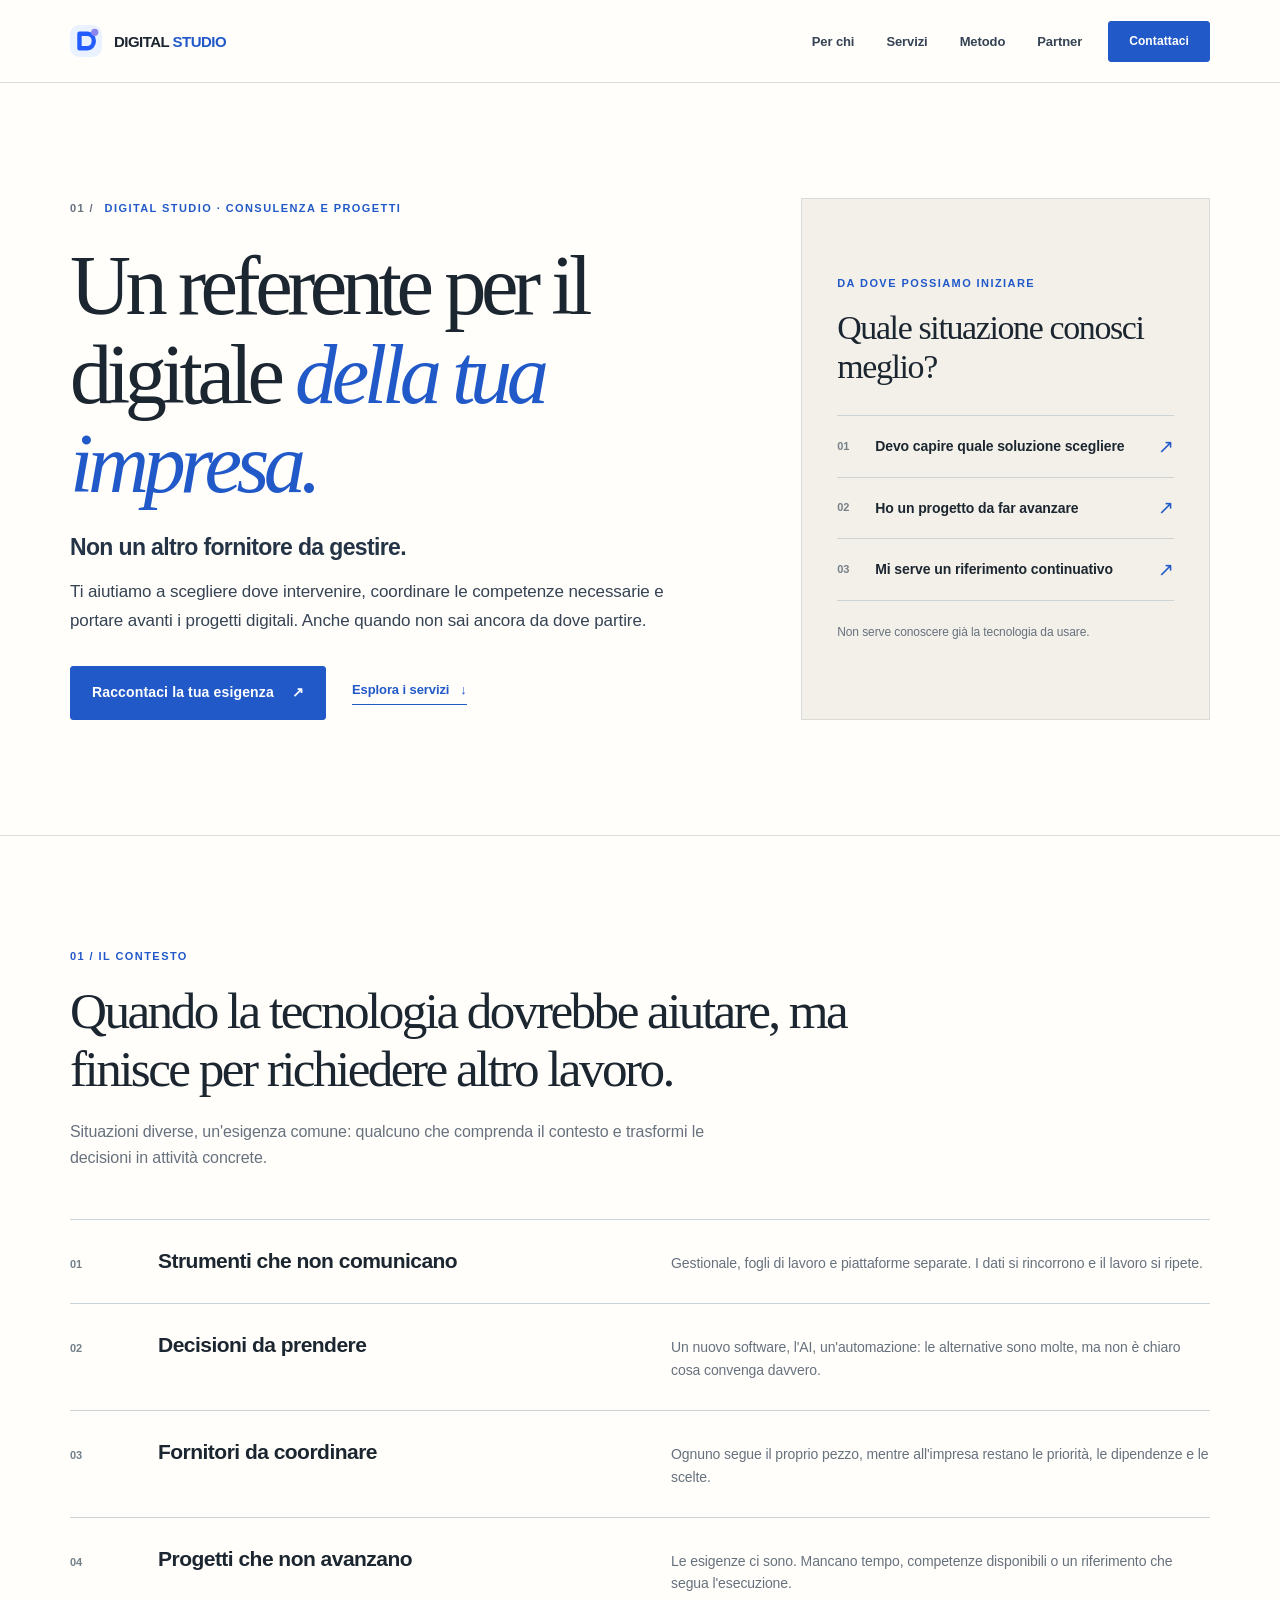
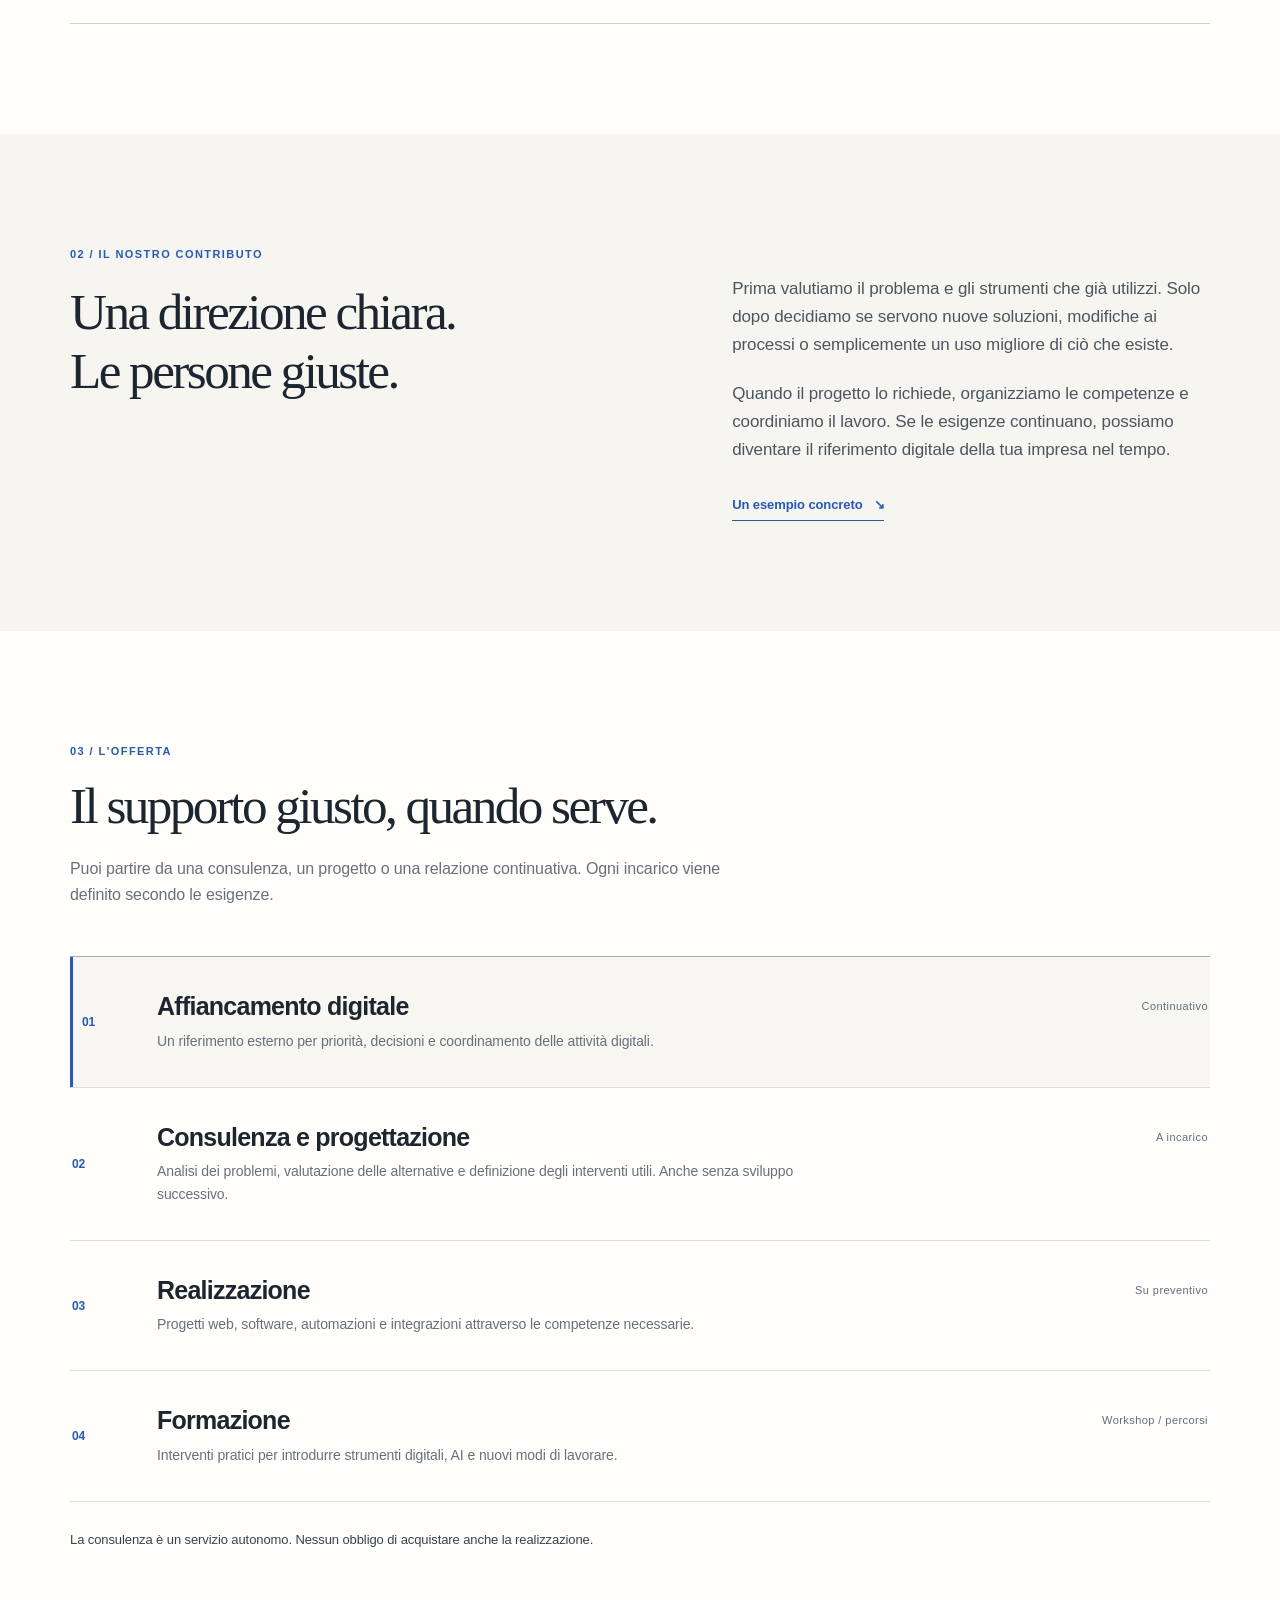
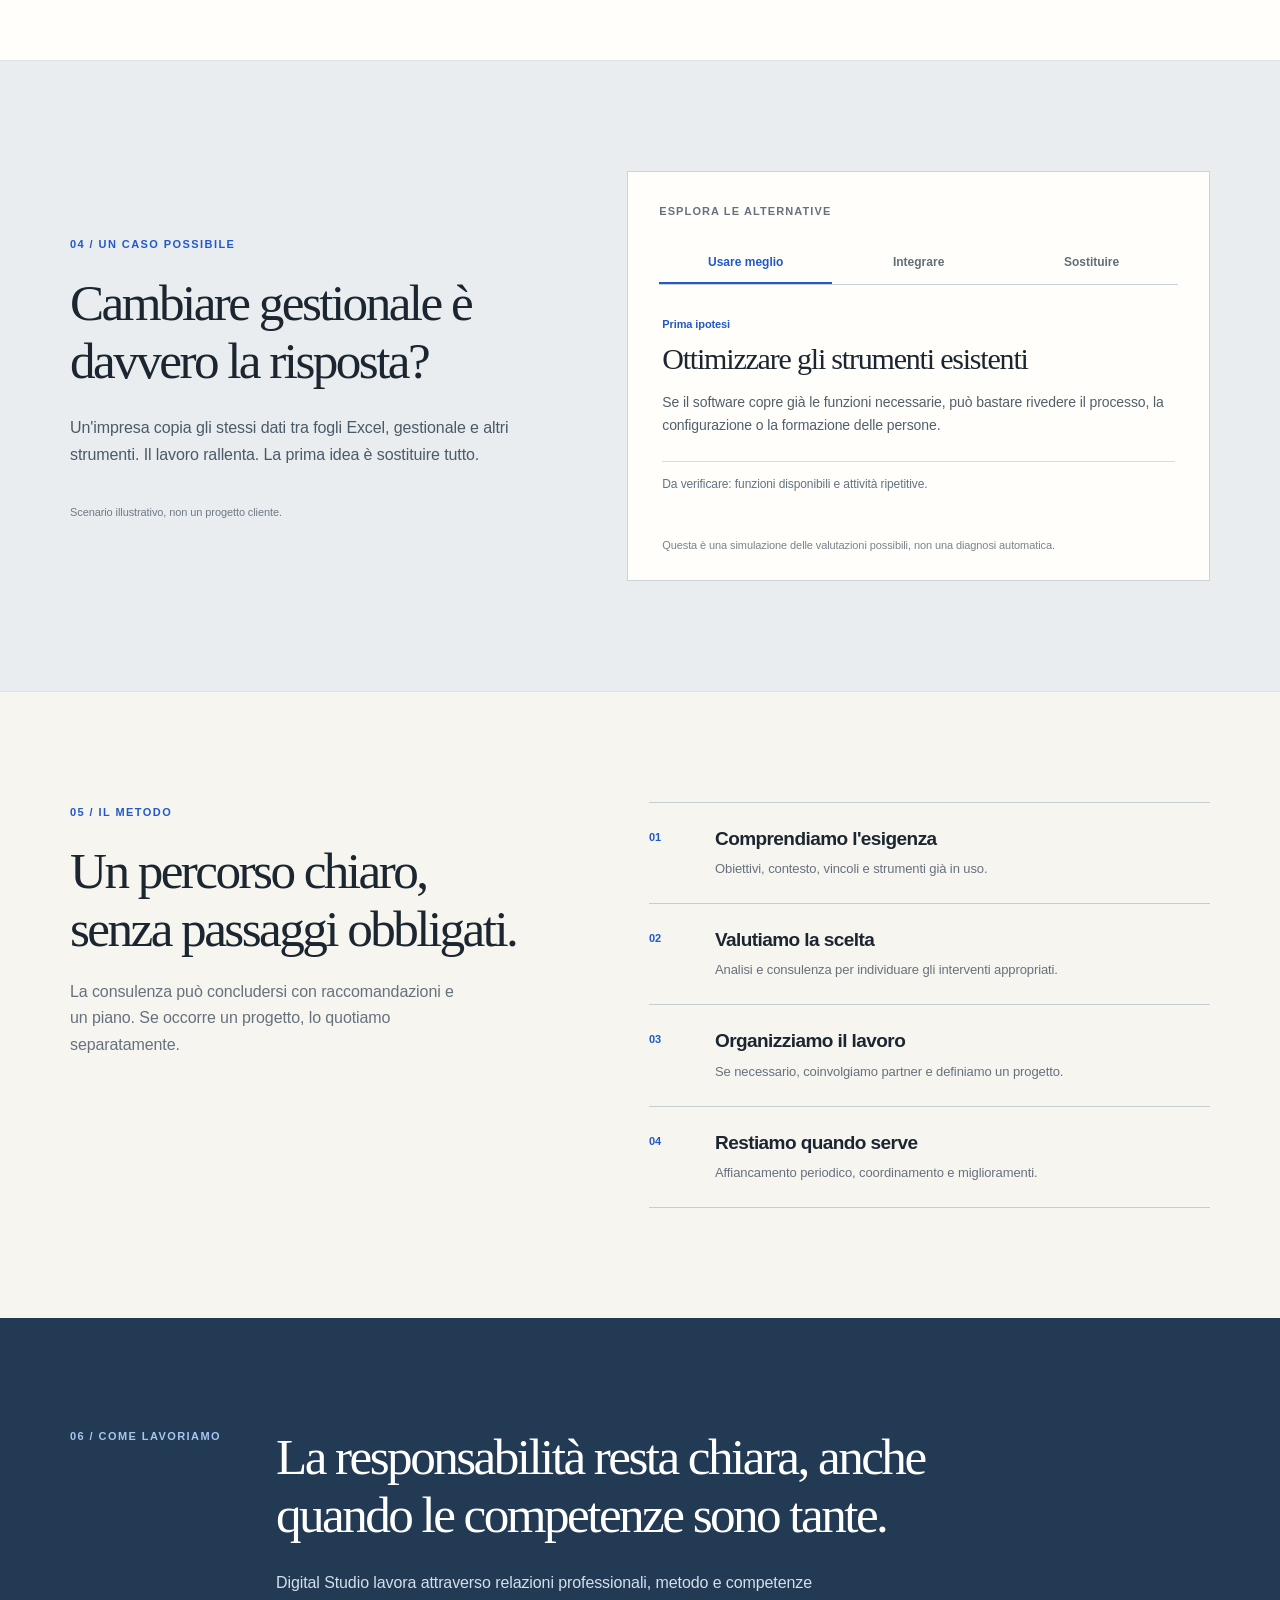
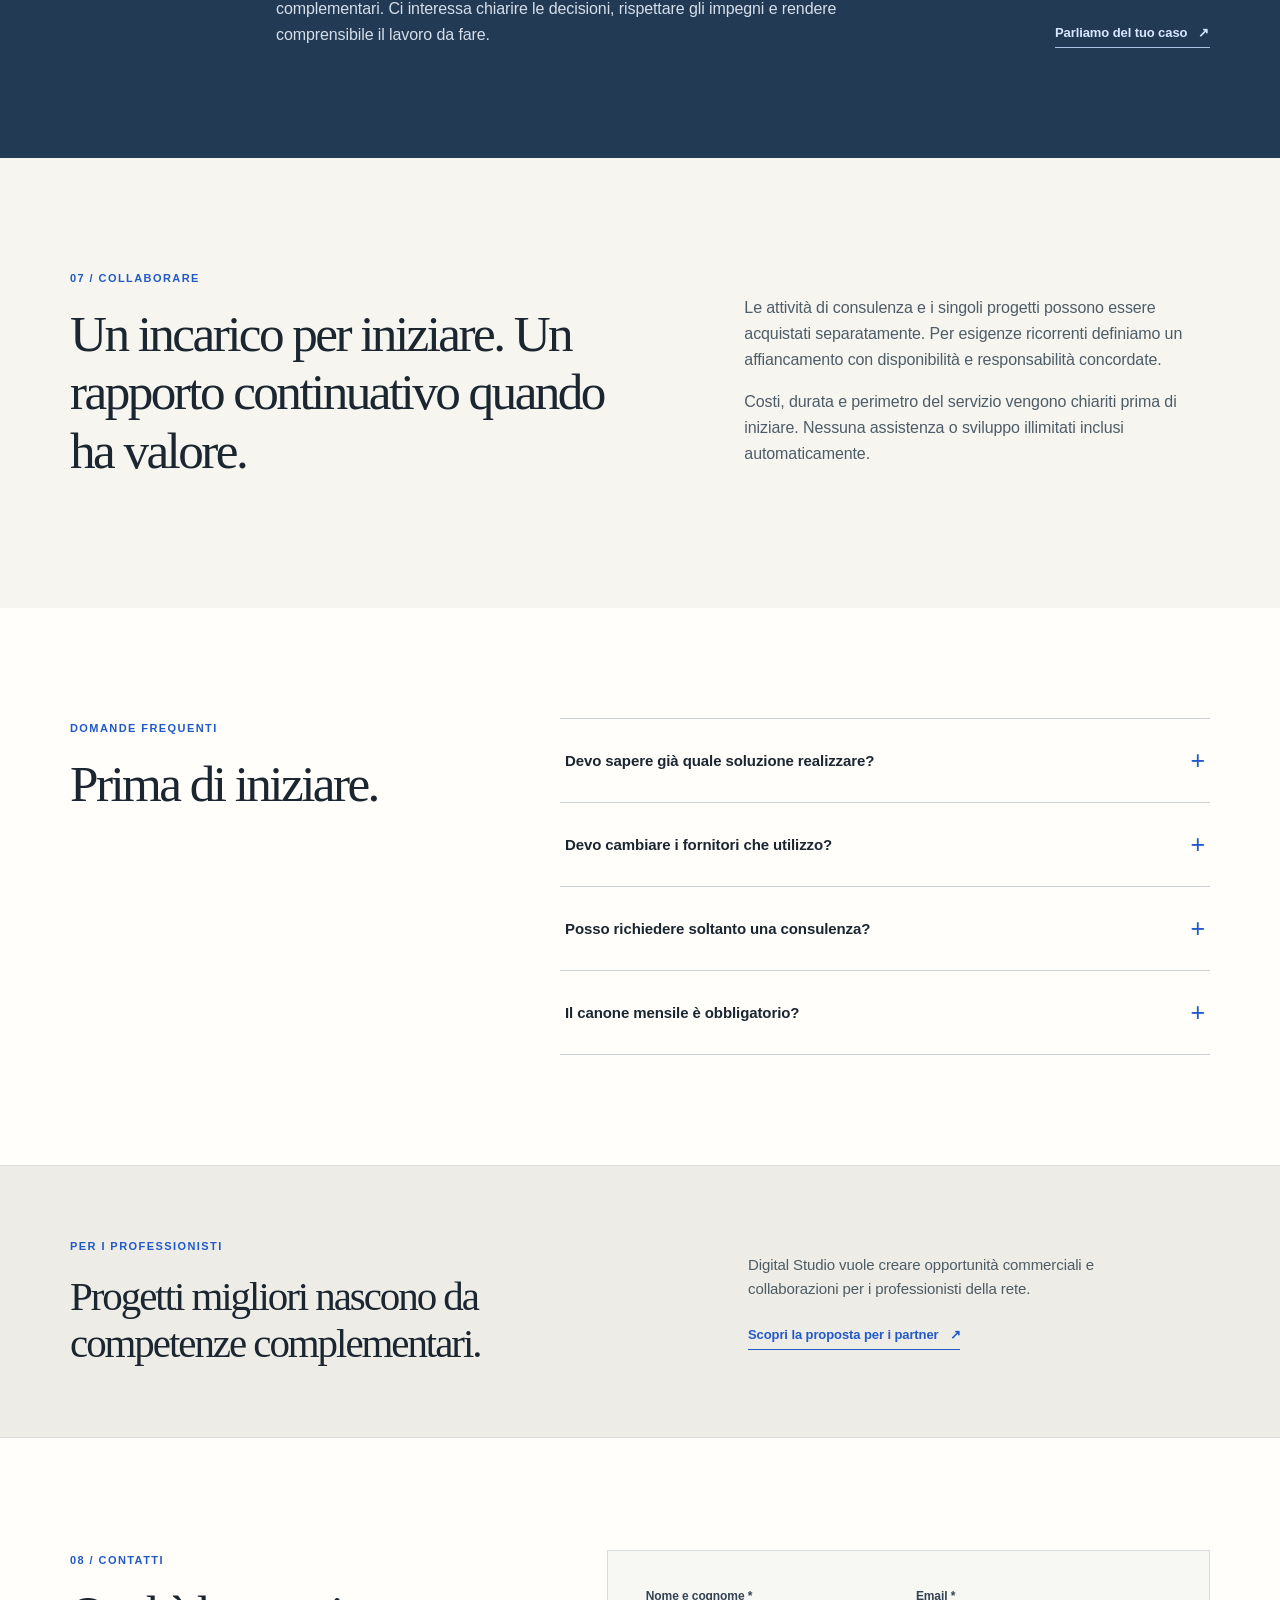
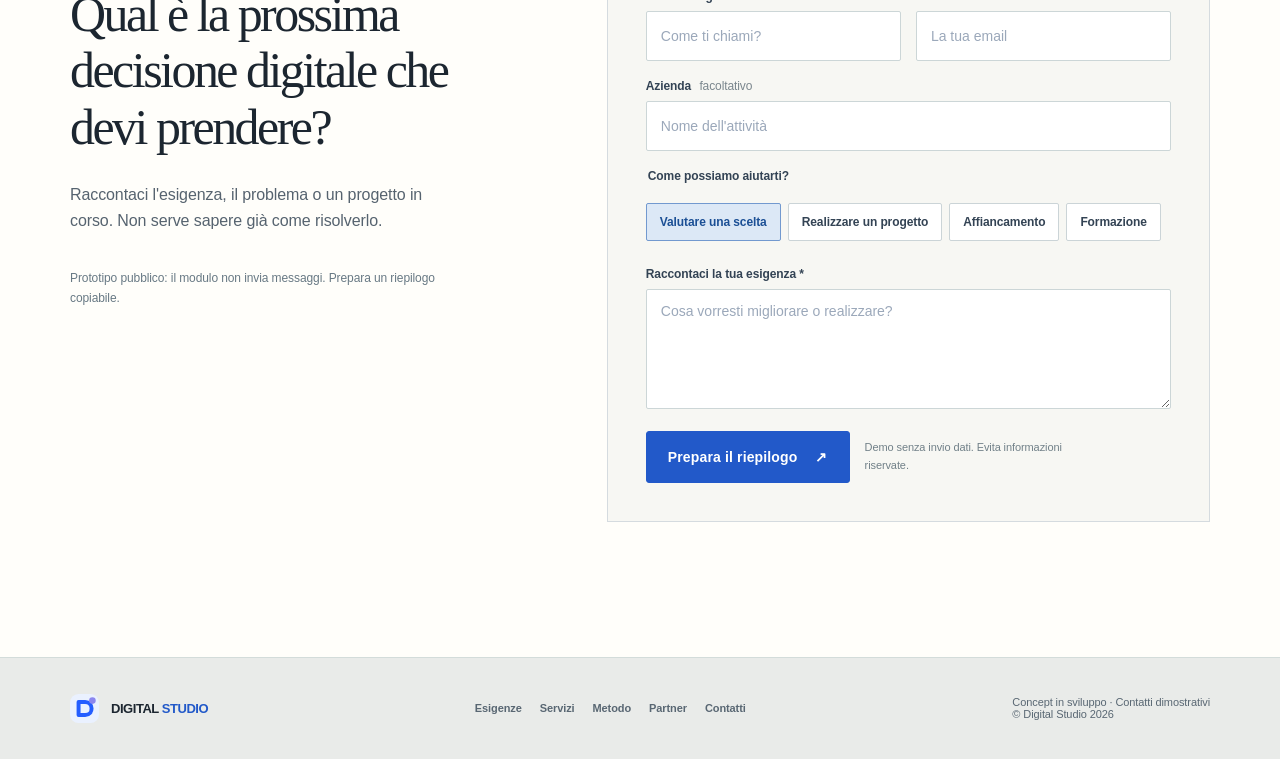
==== commit 14758859: "build: load new editorial styles and scenario interactions" ====
--- a/index.html
+++ b/index.html
@@ -3,17 +3,19 @@
 <head>
   <meta charset="utf-8">
   <meta name="viewport" content="width=device-width, initial-scale=1">
-  <meta name="theme-color" content="#ffffff">
+  <meta name="theme-color" content="#fffefa">
   <meta name="description" content="Digital Studio affianca le imprese nelle decisioni digitali: consulenza, coordinamento dei professionisti, realizzazione di progetti, formazione e supporto continuativo.">
   <meta property="og:type" content="website">
   <meta property="og:title" content="Digital Studio | Un riferimento per le esigenze digitali della tua impresa">
   <meta property="og:description" content="Non un altro fornitore da gestire. Consulenza, coordinamento e progetti digitali con un unico riferimento.">
   <meta property="og:url" content="https://giusebuild.github.io/digital-studio/">
   <meta property="og:locale" content="it_IT">
-  <title>Digital Studio — Un referente per il digitale della tua impresa</title>
+  <title>Digital Studio | Un referente per il digitale della tua impresa</title>
   <link rel="icon" href="assets/icon.svg" type="image/svg+xml">
   <link rel="stylesheet" href="assets/styles.css">
+  <link rel="stylesheet" href="assets/editorial.css">
   <script src="assets/site.js" defer></script>
+  <script src="assets/editorial.js" defer></script>
 </head>
 <body class="site-v2">
   <a class="skip-link" href="#contenuto">Vai al contenuto</a>
--- a/assets/editorial.css
+++ b/assets/editorial.css
@@ -0,0 +1,272 @@
+/* Editorial direction / Digital Studio / 2026
+   A calm, service-first visual language. No icon library, remote fonts or imagery. */
+.site-v2 {
+  --paper:#f6f5f0;
+  --canvas:#fffefa;
+  --ink:#1c2630;
+  --ink-2:#354354;
+  --soft:#67717e;
+  --stroke:#d8dedf;
+  --blue:#2259c9;
+  --navy:#233a54;
+  --max:1140px;
+  color:var(--ink);
+  background:var(--canvas);
+  font-family:-apple-system,BlinkMacSystemFont,"Segoe UI",Arial,sans-serif;
+  font-size:16px;
+  letter-spacing:-.006em;
+  font-weight:400
+}
+.site-v2 *{box-sizing:border-box}
+.site-v2 ::selection{background:#cdddf4;color:#162a4c}
+.site-v2 .shell{max-width:var(--max);width:calc(100% - 104px);margin:0 auto}
+.site-v2 h1,.site-v2 h2,.site-v2 h3{letter-spacing:-.03em;color:var(--ink)}
+.site-v2 p{line-height:1.63}
+.site-v2 .site-header{background:rgba(255,254,250,.98);border-bottom:1px solid var(--stroke);backdrop-filter:none}
+.site-v2 .header-inner{height:82px}
+.site-v2 .brand{gap:12px}
+.site-v2 .brand-mark{height:32px;width:32px}
+.site-v2 .brand-wordmark{font-size:15px;letter-spacing:-.035em;color:var(--ink)}
+.site-v2 .brand-wordmark em{color:var(--blue)}
+.site-v2 .desktop-nav{gap:32px}
+.site-v2 .desktop-nav a{font-size:13px;color:var(--ink-2);font-weight:550}
+.site-v2 .desktop-nav a:hover{color:var(--blue)}
+.site-v2 .button{box-shadow:none;transform:none;border-radius:3px;transition:background-color .16s,color .16s,border-color .16s;font-weight:630;letter-spacing:.01em}
+.site-v2 .button:hover{transform:none;box-shadow:none}
+.site-v2 .button--primary{background:var(--blue);color:#fff;border:1px solid var(--blue)}
+.site-v2 .button--primary:hover{background:#18479f;border-color:#18479f}
+.site-v2 .nav-cta{min-height:41px;padding:11px 20px}
+.site-v2 .mobile-toggle{border-radius:3px;background:none;border:1px solid var(--stroke)}
+.site-v2 .skip-link{border-radius:0}
+.site-v2 .micro-label{font-size:11px;text-transform:uppercase;letter-spacing:.13em;font-weight:700;color:var(--blue);display:inline-block;line-height:1.55}
+.site-v2 .label-index{color:var(--soft);margin-right:6px}
+.site-v2 h1{font-family:Georgia,"Iowan Old Style","Palatino Linotype",serif;font-size:clamp(52px,6.6vw,92px);font-weight:400;line-height:1.055;letter-spacing:-.065em}
+.site-v2 h2{font-family:Georgia,"Iowan Old Style","Palatino Linotype",serif;font-weight:400;font-size:clamp(36px,4vw,57px);line-height:1.14;letter-spacing:-.05em}
+.site-v2 h3{font-weight:620}
+.site-v2 .section{padding:110px 0}
+.site-v2 .section--paper{background:var(--paper)}
+/* Hero */
+.site-v2 .hero{background:var(--canvas);padding:115px 0 115px;min-height:auto;overflow:visible}
+.site-v2 .hero-layout{display:grid;grid-template-columns:minmax(0,1.18fr) minmax(320px,.75fr);gap:88px;align-items:center}
+.site-v2 .hero-main h1{max-width:790px;margin:24px 0 24px}
+.site-v2 .hero-main h1 em{color:var(--blue);font-style:italic;font-weight:400}
+.site-v2 .hero-statement{font-size:clamp(18px,2vw,23px);font-weight:620;letter-spacing:-.028em;line-height:1.35;margin-bottom:15px;color:#243446}
+.site-v2 .hero-summary{color:var(--ink-2);font-size:17px;line-height:1.68;max-width:595px}
+.site-v2 .hero-actions{display:flex;gap:26px;align-items:center;flex-wrap:wrap;margin-top:30px}
+.site-v2 .hero-actions .button{min-height:54px;padding:15px 21px}
+.site-v2 .quiet-link{display:inline-flex;align-items:center;gap:11px;border-bottom:1px solid currentColor;padding-bottom:5px;color:var(--blue);font-size:13px;font-weight:650;line-height:1.5}
+.site-v2 .quiet-link:hover{color:#123f97}
+.site-v2 .entry-panel{align-self:stretch;display:flex;flex-direction:column;justify-content:center;background:#f2f0e9;border:1px solid #dadcd9;padding:40px 35px}
+.site-v2 .entry-panel h2{font-size:clamp(29px,2.65vw,38px);line-height:1.16;letter-spacing:-.04em;margin:16px 0 28px}
+.site-v2 .entry-options{border-top:1px solid #cdd3d3}
+.site-v2 .entry-option{display:grid;grid-template-columns:25px 1fr 16px;gap:13px;align-items:center;padding:20px 0;border-bottom:1px solid #cdd3d3;color:var(--ink);font-size:14px;font-weight:590;line-height:1.48}
+.site-v2 .entry-option:hover,.site-v2 .entry-option:focus-visible{color:var(--blue)}
+.site-v2 .entry-number{font:600 11px/1.2 -apple-system,BlinkMacSystemFont,"Segoe UI",Arial,sans-serif;color:#778187}
+.site-v2 .entry-end{font-size:19px;font-weight:400;color:var(--blue);line-height:1}
+.site-v2 .entry-foot{font-size:12px;color:var(--soft);margin:22px 0 0}
+/* Shared section heading */
+.site-v2 .section-lead{max-width:795px;margin-bottom:48px}
+.site-v2 .section-lead h2{margin:17px 0 21px}
+.site-v2 .section-lead p{font-size:16px;color:var(--soft);max-width:690px;margin-bottom:0}
+.site-v2 .section-lead--compact{max-width:740px}
+/* Problem rows */
+.site-v2 .situations{border-top:1px solid var(--stroke);background:var(--canvas)}
+.site-v2 .problem-rows{border-top:1px solid #cbd3d6}
+.site-v2 .problem-row{display:grid;grid-template-columns:60px minmax(0,.9fr) minmax(0,1fr);gap:28px;align-items:baseline;padding:28px 0;border-bottom:1px solid #cbd3d6}
+.site-v2 .row-no{color:#73808a;font-size:11px;font-weight:680}
+.site-v2 .problem-row h3{font-size:21px;margin:0;letter-spacing:-.025em}
+.site-v2 .problem-row p{font-size:14px;color:var(--soft);margin:0}
+/* Approach */
+.site-v2 .approach-grid{display:grid;grid-template-columns:1fr .85fr;gap:100px}
+.site-v2 .approach-heading h2{max-width:630px;margin:20px 0 0}
+.site-v2 .approach-description{padding-top:31px}
+.site-v2 .approach-description p{font-size:17px;color:#4a5761;margin:0 0 22px}
+.site-v2 .approach-description .quiet-link{margin-top:10px}
+/* Services / table */
+.site-v2 .services{background:var(--canvas)}
+.site-v2 .service-list{border-top:1px solid #9faeb6}
+.site-v2 .service-row{display:grid;grid-template-columns:55px minmax(0,1fr) 150px;gap:30px;align-items:center;padding:34px 2px;border-bottom:1px solid var(--stroke);background:none;position:relative}
+.site-v2 .service-row--key{background:#f7f6f0}
+.site-v2 .service-row--key:before{content:"";position:absolute;inset:0 auto 0 0;width:3px;background:var(--blue)}
+.site-v2 .service-row--key>*:first-child{padding-left:10px}
+.site-v2 .service-index{font-size:12px;font-weight:620;color:var(--blue)}
+.site-v2 .service-row h3{font-size:clamp(20px,2vw,25px);margin:0 0 8px;color:var(--ink)}
+.site-v2 .service-row p{font-size:14px;color:var(--soft);margin:0;max-width:680px}
+.site-v2 .service-format{justify-self:end;align-self:start;padding:9px 0;font-size:11px;color:#5d7080;letter-spacing:.04em;text-align:right}
+.site-v2 .service-bottom{font-size:13px;color:var(--ink-2);margin:27px 0 0}
+/* Real demo */
+.site-v2 .case-section{background:#e9edf0;border-top:1px solid #dce2e5;border-bottom:1px solid #dce2e5}
+.site-v2 .case-grid{display:grid;grid-template-columns:.89fr 1.11fr;gap:90px;align-items:center}
+.site-v2 .case-heading h2{margin:21px 0 25px}
+.site-v2 .case-heading p{font-size:16px;color:#4b5a68;max-width:450px}
+.site-v2 .case-disclaimer{display:block;margin-top:38px;font-size:11px;color:#6e7a85}
+.site-v2 .decision-view{background:var(--canvas);border:1px solid #cbd5d9;padding:29px 31px 25px}
+.site-v2 .decision-kicker{font-size:11px;font-weight:750;letter-spacing:.1em;text-transform:uppercase;color:var(--soft)}
+.site-v2 .decision-tabs{display:flex;align-items:stretch;gap:0;border-bottom:1px solid #c6d0d5;margin-top:23px}
+.site-v2 .decision-tabs button{flex:1;padding:13px 4px;border:0;border-bottom:2px solid transparent;background:none;color:#617079;font-size:12px;font-weight:690;white-space:normal;text-align:center}
+.site-v2 .decision-tabs button[aria-selected="true"]{border-bottom-color:var(--blue);color:var(--blue)}
+.site-v2 .decision-tabs button:not([aria-selected="true"]):hover{color:var(--ink)}
+.site-v2 .decision-panel{padding:29px 3px 0;min-height:232px}
+.site-v2 .decision-panel[hidden]{display:none}
+.site-v2 .decision-label{font-size:11px;color:var(--blue);font-weight:650}
+.site-v2 .decision-panel h3{font-family:Georgia,serif;font-size:30px;font-weight:400;letter-spacing:-.04em;margin:9px 0 14px}
+.site-v2 .decision-panel>p{font-size:14px;color:#52606a;margin:0 0 24px}
+.site-v2 .decision-footer{border-top:1px solid var(--stroke);padding-top:13px;color:#617480;font-size:12px;line-height:1.55}
+.site-v2 .decision-caption{font-size:11px;color:#77848b;margin:20px 3px 0}
+/* Method */
+.site-v2 .method-grid{display:grid;grid-template-columns:.9fr 1.1fr;gap:120px}
+.site-v2 .method-grid h2{margin:21px 0}
+.site-v2 .method-grid>div>p{color:var(--soft);font-size:16px;max-width:400px}
+.site-v2 .method-list{list-style:none;margin:0;padding:0;border-top:1px solid #c5ced1}
+.site-v2 .method-list li{display:grid;grid-template-columns:43px 1fr;gap:23px;padding:24px 0;border-bottom:1px solid #c5ced1}
+.site-v2 .method-list li>span{font-size:11px;font-weight:700;color:var(--blue);padding-top:4px}
+.site-v2 .method-list h3{font-size:19px;margin:0 0 8px}
+.site-v2 .method-list p{font-size:13px;color:var(--soft);margin:0}
+/* Ethos */
+.site-v2 .ethos{background:var(--navy);color:white}
+.site-v2 .ethos-grid{display:grid;grid-template-columns:160px minmax(0,1fr) 155px;gap:46px;align-items:start}
+.site-v2 .ethos .micro-label{color:#a4c6ef}
+.site-v2 .ethos h2{color:#fff;margin:0 0 25px;max-width:760px}
+.site-v2 .ethos p{font-size:16px;color:#d4dfeb;max-width:630px;margin:0}
+.site-v2 .ethos .quiet-link{color:#d6e7ff;border-color:#a8c3e2;align-self:end;white-space:normal}
+/* Model */
+.site-v2 .collaboration-grid{display:grid;grid-template-columns:1fr .84fr;gap:120px}
+.site-v2 .collaboration-grid h2{margin-top:18px}
+.site-v2 .collaboration-copy{padding-top:27px}
+.site-v2 .collaboration-copy p{font-size:16px;color:#4e5c67}
+/* FAQ */
+.site-v2 .faq-grid{display:grid;grid-template-columns:.75fr 1.25fr;gap:100px}
+.site-v2 .faq-grid h2{margin-top:18px}
+.site-v2 .faq-list{margin:0;max-width:none;border-top:1px solid #c8d1d4}
+.site-v2 .faq{border-bottom:1px solid #c8d1d4}
+.site-v2 .faq summary{font-weight:620;font-size:15px;padding:24px 5px}
+.site-v2 .faq summary:after{color:var(--blue)}
+.site-v2 .faq p{margin-bottom:24px;font-size:14px;color:var(--soft)}
+/* Partners band */
+.site-v2 .partner-invite{background:#edece6;padding:70px 0;border-block:1px solid #dcdedc}
+.site-v2 .partner-invite-grid{display:grid;grid-template-columns:1.12fr .88fr;gap:90px;align-items:center}
+.site-v2 .partner-invite h2{font-size:clamp(29px,3.2vw,45px);margin:18px 0 0}
+.site-v2 .partner-invite p{font-size:15px;color:#4e5b64;max-width:370px}
+.site-v2 .partner-invite .quiet-link{margin-top:8px}
+/* Contact */
+.site-v2 .contact-section{background:var(--canvas);padding:112px 0 135px}
+.site-v2 .contact-layout{display:grid;grid-template-columns:.84fr 1.16fr;gap:100px;align-items:start}
+.site-v2 .contact-copy{padding-top:0}
+.site-v2 .contact-copy h2{font-size:clamp(38px,3.9vw,55px);margin:18px 0 25px}
+.site-v2 .contact-copy>p{font-size:16px;color:#56636f;max-width:390px}
+.site-v2 .contact-note{font-size:12px!important;margin-top:35px;color:#687984!important}
+.site-v2 .contact-card{padding:38px;border:1px solid #d5dbdf;border-radius:0;box-shadow:none;background:#f7f7f3}
+.site-v2 .field{margin-bottom:18px}
+.site-v2 .field label,.site-v2 .field legend{font-size:12px;font-weight:700;color:#334354}
+.site-v2 .field input,.site-v2 .field textarea{border-radius:2px;background:#fff;border:1px solid #ccd6d7;min-height:50px;font-size:14px}
+.site-v2 .field textarea{min-height:120px}
+.site-v2 .field input:focus,.site-v2 .field textarea:focus{box-shadow:0 0 0 2px #d4e2f3;border-color:#2e65bd}
+.site-v2 .field-optional{font-weight:400;color:#7a868d;margin-left:5px}
+.site-v2 .choices{gap:7px}
+.site-v2 .choices label{border-radius:2px;background:white;border-color:#cbd4d7;padding:11px 13px}
+.site-v2 .choices label:has(input:checked){background:#dce8f6;border-color:#7299cf;color:#1b4f95}
+.site-v2 .contact-actions{display:flex;flex-wrap:wrap;gap:15px}
+.site-v2 .contact-actions>p{font-size:11px;color:#718088;max-width:240px;margin:0}
+.site-v2 .form-output{border-radius:2px;background:#eef5f1}
+.site-v2 .form-output h3{font-size:17px}
+.site-v2 .form-output button{border-radius:2px}
+/* Footer */
+.site-v2 .footer{background:#e9ebe9;border-top:1px solid #d3dcda;padding:36px 0}
+.site-v2 .footer .brand-mark{width:29px;height:29px}
+.site-v2 .footer-links{gap:18px}
+.site-v2 .footer-links a,.site-v2 .footer-note{font-size:11px;color:#596773}
+.site-v2 .footer .brand-wordmark{font-size:13px}
+/* Partner page */
+.site-v2 .partner-hero{padding:110px 0 100px;background:var(--canvas)}
+.site-v2 .partner-hero-grid{display:grid;grid-template-columns:1.13fr .87fr;gap:90px;align-items:center}
+.site-v2 .partner-hero h1{font-size:clamp(52px,6vw,83px);max-width:770px}
+.site-v2 .partner-hero .lead{font-size:17px;color:var(--ink-2)}
+.site-v2 .partner-grid-notes{border-top:1px solid #bcc8cc;counter-reset:rows}
+.site-v2 .partner-grid-notes>div{display:grid;grid-template-columns:40px 1fr;gap:16px;padding:21px 0;border-bottom:1px solid #cbd5d7;align-items:start}
+.site-v2 .partner-grid-notes>div:before{counter-increment:rows;content:counter(rows, decimal-leading-zero);font-size:11px;color:var(--blue);font-weight:700}
+.site-v2 .partner-grid-notes b{font-size:15px;font-weight:620}
+.site-v2 .partner-grid-notes p{font-size:13px;color:var(--soft);margin:8px 0 0}
+.site-v2 .partner-method{background:var(--paper)}
+.site-v2 .partner-offer-list{border-top:1px solid #bac4c9}
+.site-v2 .partner-offer-row{display:grid;grid-template-columns:65px 1fr 1fr;gap:25px;padding:34px 0;border-bottom:1px solid #cbd3d6;align-items:start}
+.site-v2 .partner-offer-row>span{font-size:11px;color:var(--blue);font-weight:700;padding-top:5px}
+.site-v2 .partner-offer-row h3{font-size:21px;margin:0}
+.site-v2 .partner-offer-row p{color:var(--soft);font-size:14px;margin:0}
+.site-v2 .partner-values-new{background:var(--navy);color:#fff;padding:88px 0}
+.site-v2 .partner-values-grid{display:grid;grid-template-columns:1fr 1fr;gap:100px}
+.site-v2 .partner-values-new h2{color:#fff}
+.site-v2 .partner-values-new p{color:#d7e3ed;font-size:16px}
+.site-v2 .partner-values-new .micro-label{color:#aec9ea}
+@media(max-width:1120px){
+ .site-v2 .shell{width:calc(100% - 72px)}
+ .site-v2 .hero-layout{gap:42px;grid-template-columns:minmax(0,1fr) minmax(320px,.74fr)}
+ .site-v2 h1{font-size:clamp(50px,6.8vw,79px)}
+ .site-v2 .case-grid,.site-v2 .approach-grid,.site-v2 .collaboration-grid,.site-v2 .contact-layout{gap:55px}
+ .site-v2 .ethos-grid{gap:30px}
+}
+@media(max-width:830px){
+ .site-v2 .shell{width:calc(100% - 48px)}
+ .site-v2 .header-inner{height:72px;min-height:72px}
+ .site-v2 .desktop-nav,.site-v2 .nav-cta{display:none}
+ .site-v2 .mobile-toggle{display:flex}
+ .site-v2 .mobile-nav.is-open{display:flex;background:var(--canvas)}
+ .site-v2 .mobile-nav a{border-color:var(--stroke)}
+ .site-v2 .section{padding:85px 0}
+ .site-v2 .hero{padding:76px 0 84px}
+ .site-v2 .hero-layout,.site-v2 .approach-grid,.site-v2 .case-grid,.site-v2 .method-grid,.site-v2 .collaboration-grid,.site-v2 .faq-grid,.site-v2 .contact-layout,.site-v2 .partner-invite-grid,.site-v2 .partner-hero-grid,.site-v2 .partner-values-grid{grid-template-columns:1fr;gap:40px}
+ .site-v2 .hero-main h1{font-size:clamp(54px,9vw,80px)}
+ .site-v2 .entry-panel{padding:32px}
+ .site-v2 .entry-panel h2{font-size:35px}
+ .site-v2 .approach-description,.site-v2 .collaboration-copy{padding-top:0}
+ .site-v2 .problem-row{grid-template-columns:45px minmax(0,.8fr) minmax(0,1fr);gap:16px}
+ .site-v2 .method-grid{gap:30px}
+ .site-v2 .ethos-grid{grid-template-columns:1fr;gap:23px}
+ .site-v2 .ethos .quiet-link{align-self:start;justify-self:start}
+ .site-v2 .faq-grid{gap:17px}
+ .site-v2 .case-grid{gap:35px}
+ .site-v2 .contact-card{max-width:740px}
+}
+@media(max-width:565px){
+ .site-v2 .shell{width:calc(100% - 36px)}
+ .site-v2 .header-inner{height:66px;min-height:66px}
+ .site-v2 .brand-wordmark{font-size:14px}
+ .site-v2 .hero{padding:59px 0 68px}
+ .site-v2 .hero-main h1{font-size:clamp(47px,11.5vw,65px);letter-spacing:-.058em;line-height:1.06}
+ .site-v2 .hero-summary{font-size:16px}
+ .site-v2 .hero-statement{font-size:18px}
+ .site-v2 .hero-actions{gap:19px}
+ .site-v2 .hero-actions .button{width:100%}
+ .site-v2 .entry-panel{padding:24px 22px}
+ .site-v2 .entry-panel h2{font-size:30px}
+ .site-v2 .entry-option{padding:17px 0;font-size:13px}
+ .site-v2 .section{padding:72px 0}
+ .site-v2 h2{font-size:clamp(34px,9.1vw,47px)}
+ .site-v2 .section-lead{margin-bottom:29px}
+ .site-v2 .problem-row{grid-template-columns:36px 1fr;gap:6px 16px;align-items:start;padding:23px 0}
+ .site-v2 .problem-row h3{font-size:19px}
+ .site-v2 .problem-row p{grid-column:2;font-size:13px}
+ .site-v2 .approach-description p{font-size:15px}
+ .site-v2 .service-row{grid-template-columns:27px 1fr;gap:8px 17px;align-items:start;padding:27px 0}
+ .site-v2 .service-row h3{font-size:20px}
+ .site-v2 .service-row p{font-size:13px}
+ .site-v2 .service-format{grid-column:2;justify-self:start;align-self:start;font-size:11px;padding:2px 0 0}
+ .site-v2 .service-bottom{font-size:12px}
+ .site-v2 .case-grid{gap:26px}
+ .site-v2 .decision-view{padding:21px 17px 20px}
+ .site-v2 .decision-tabs button{font-size:11px;padding:12px 2px}
+ .site-v2 .decision-panel h3{font-size:26px}
+ .site-v2 .decision-panel{min-height:256px}
+ .site-v2 .ethos-grid{gap:22px}
+ .site-v2 .collaboration-copy p{font-size:15px}
+ .site-v2 .partner-invite{padding:59px 0}
+ .site-v2 .contact-section{padding:74px 0 90px}
+ .site-v2 .contact-card{padding:25px 19px}
+ .site-v2 .fields-two{grid-template-columns:1fr;gap:0}
+ .site-v2 .contact-actions .button{width:100%}
+ .site-v2 .partner-offer-row{grid-template-columns:28px 1fr;gap:8px 14px}
+ .site-v2 .partner-offer-row p{grid-column:2;font-size:13px}
+ .site-v2 .partner-hero{padding:61px 0 71px}
+ .site-v2 .partner-hero h1{font-size:clamp(48px,11vw,65px)}
+ .site-v2 .partner-values-new{padding:69px 0}
+}
+@media(prefers-reduced-motion:reduce){.site-v2 *, .site-v2 *:before,.site-v2 *:after{transition:none!important;scroll-behavior:auto!important}}
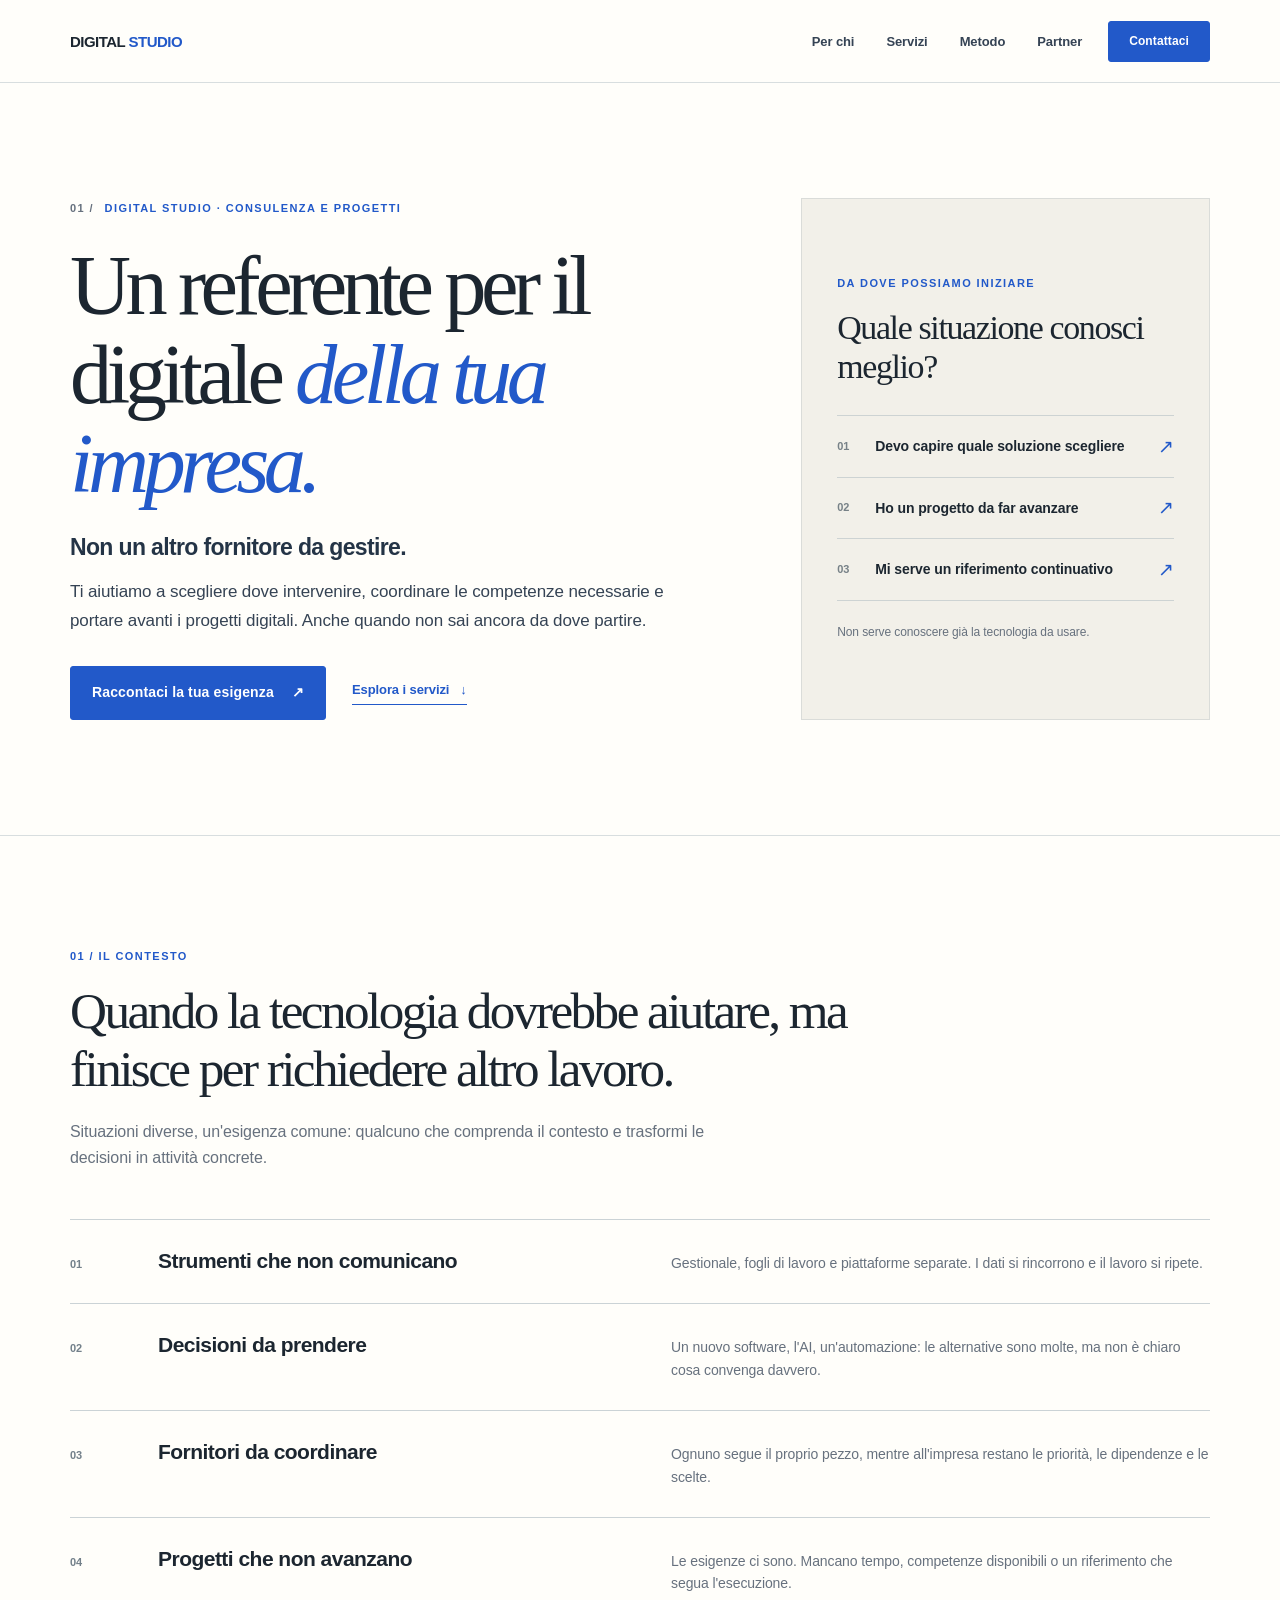
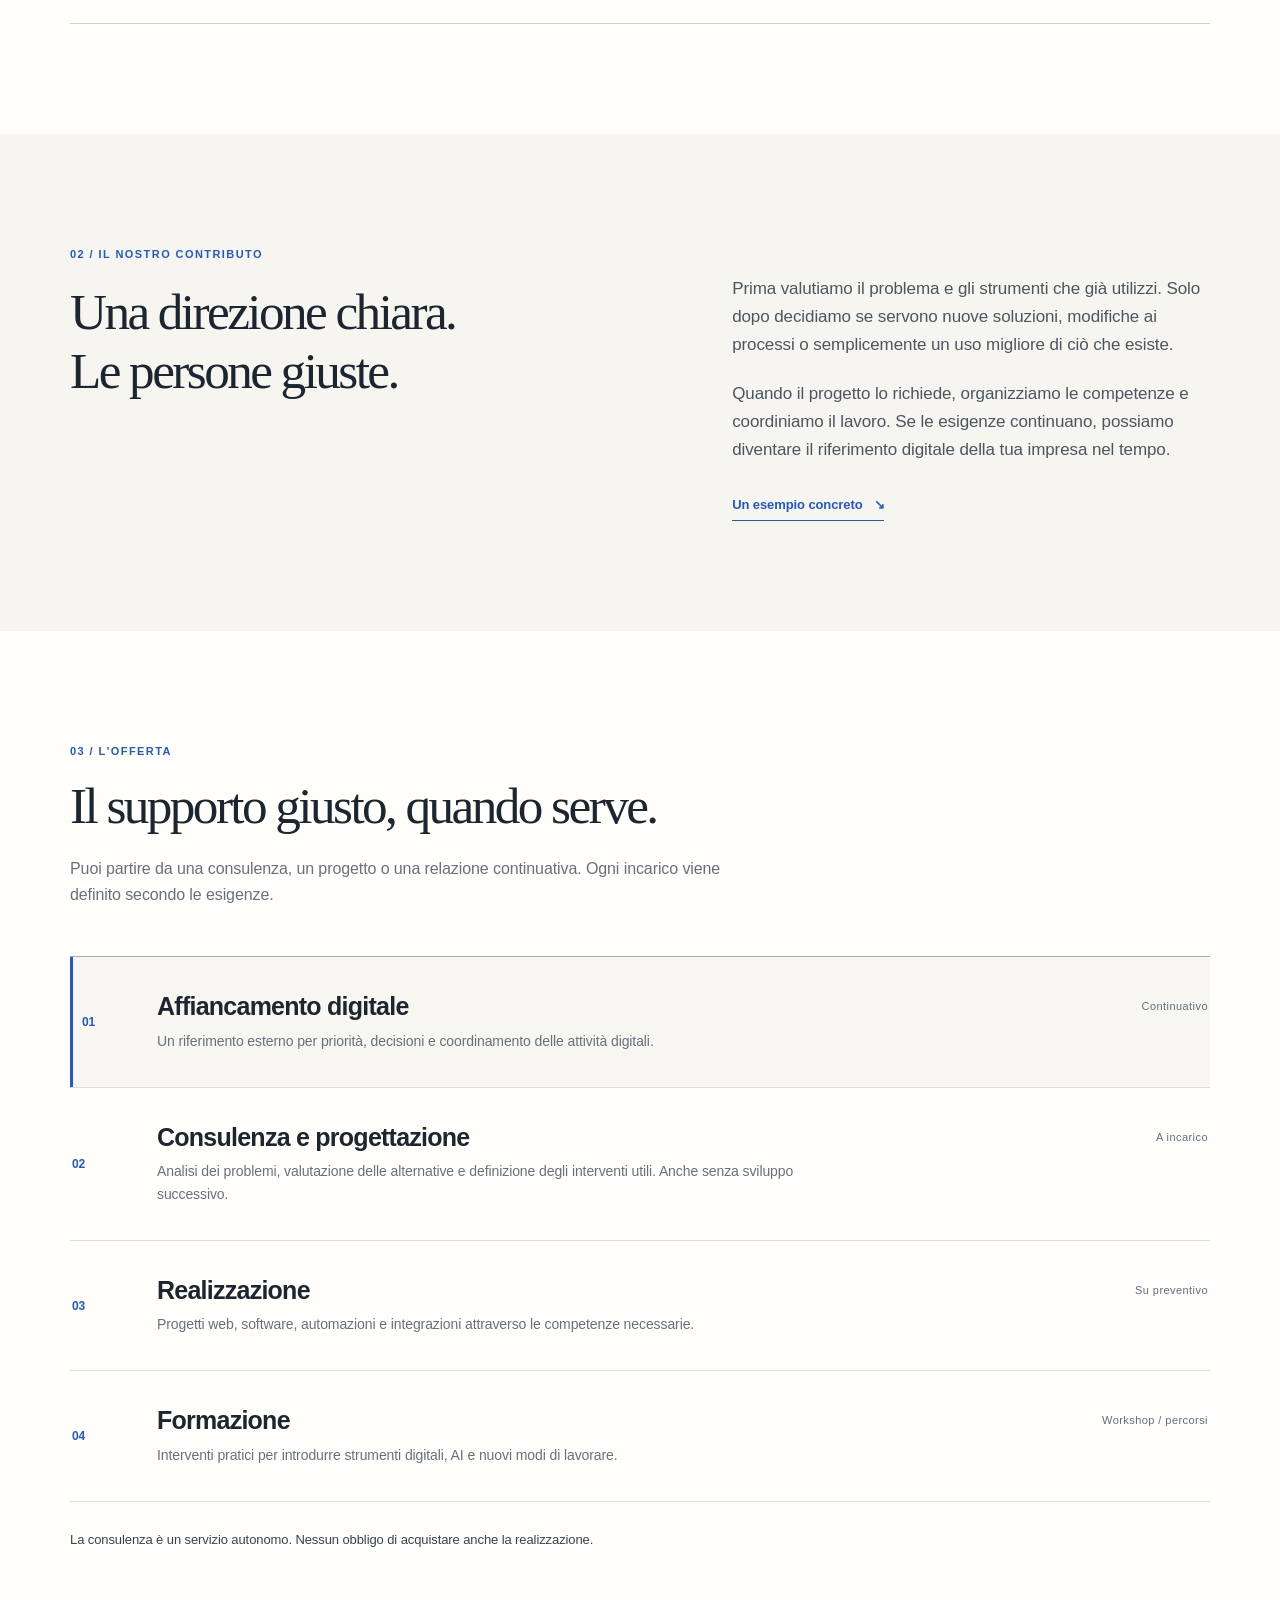
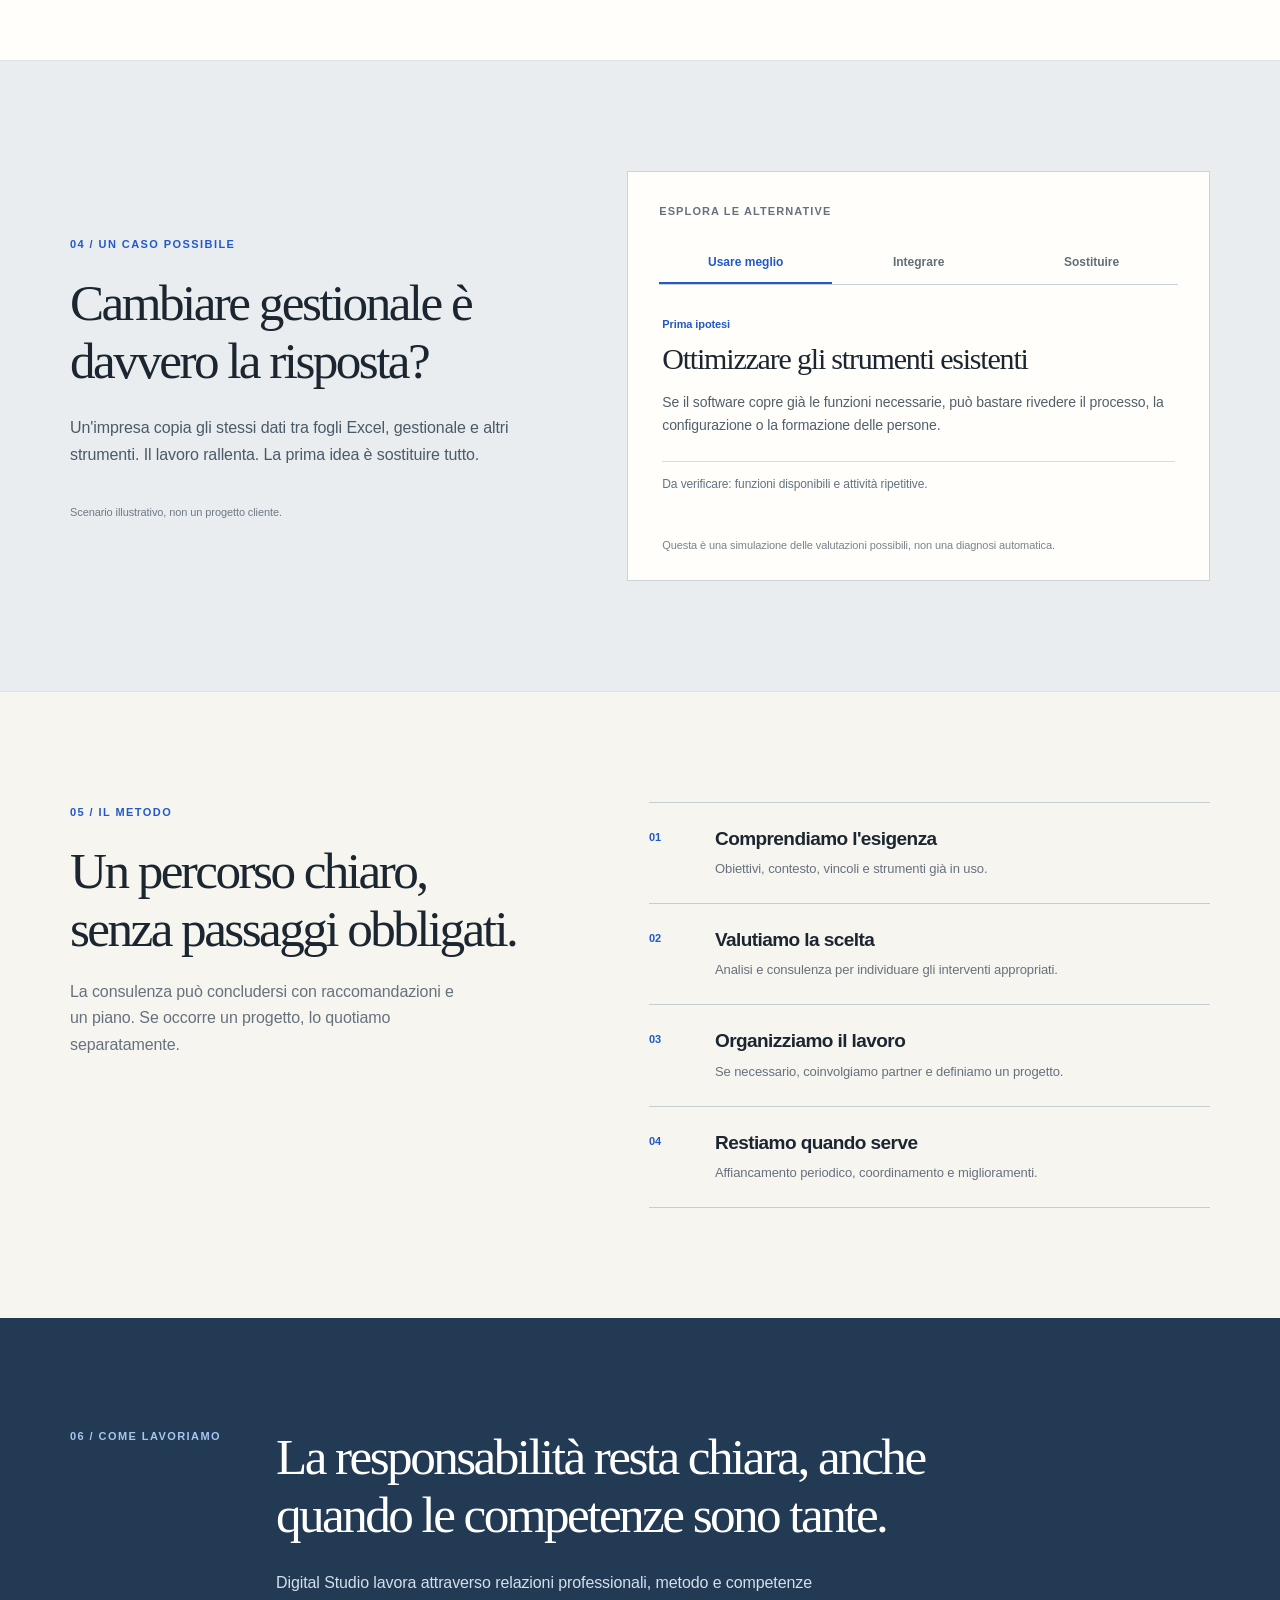
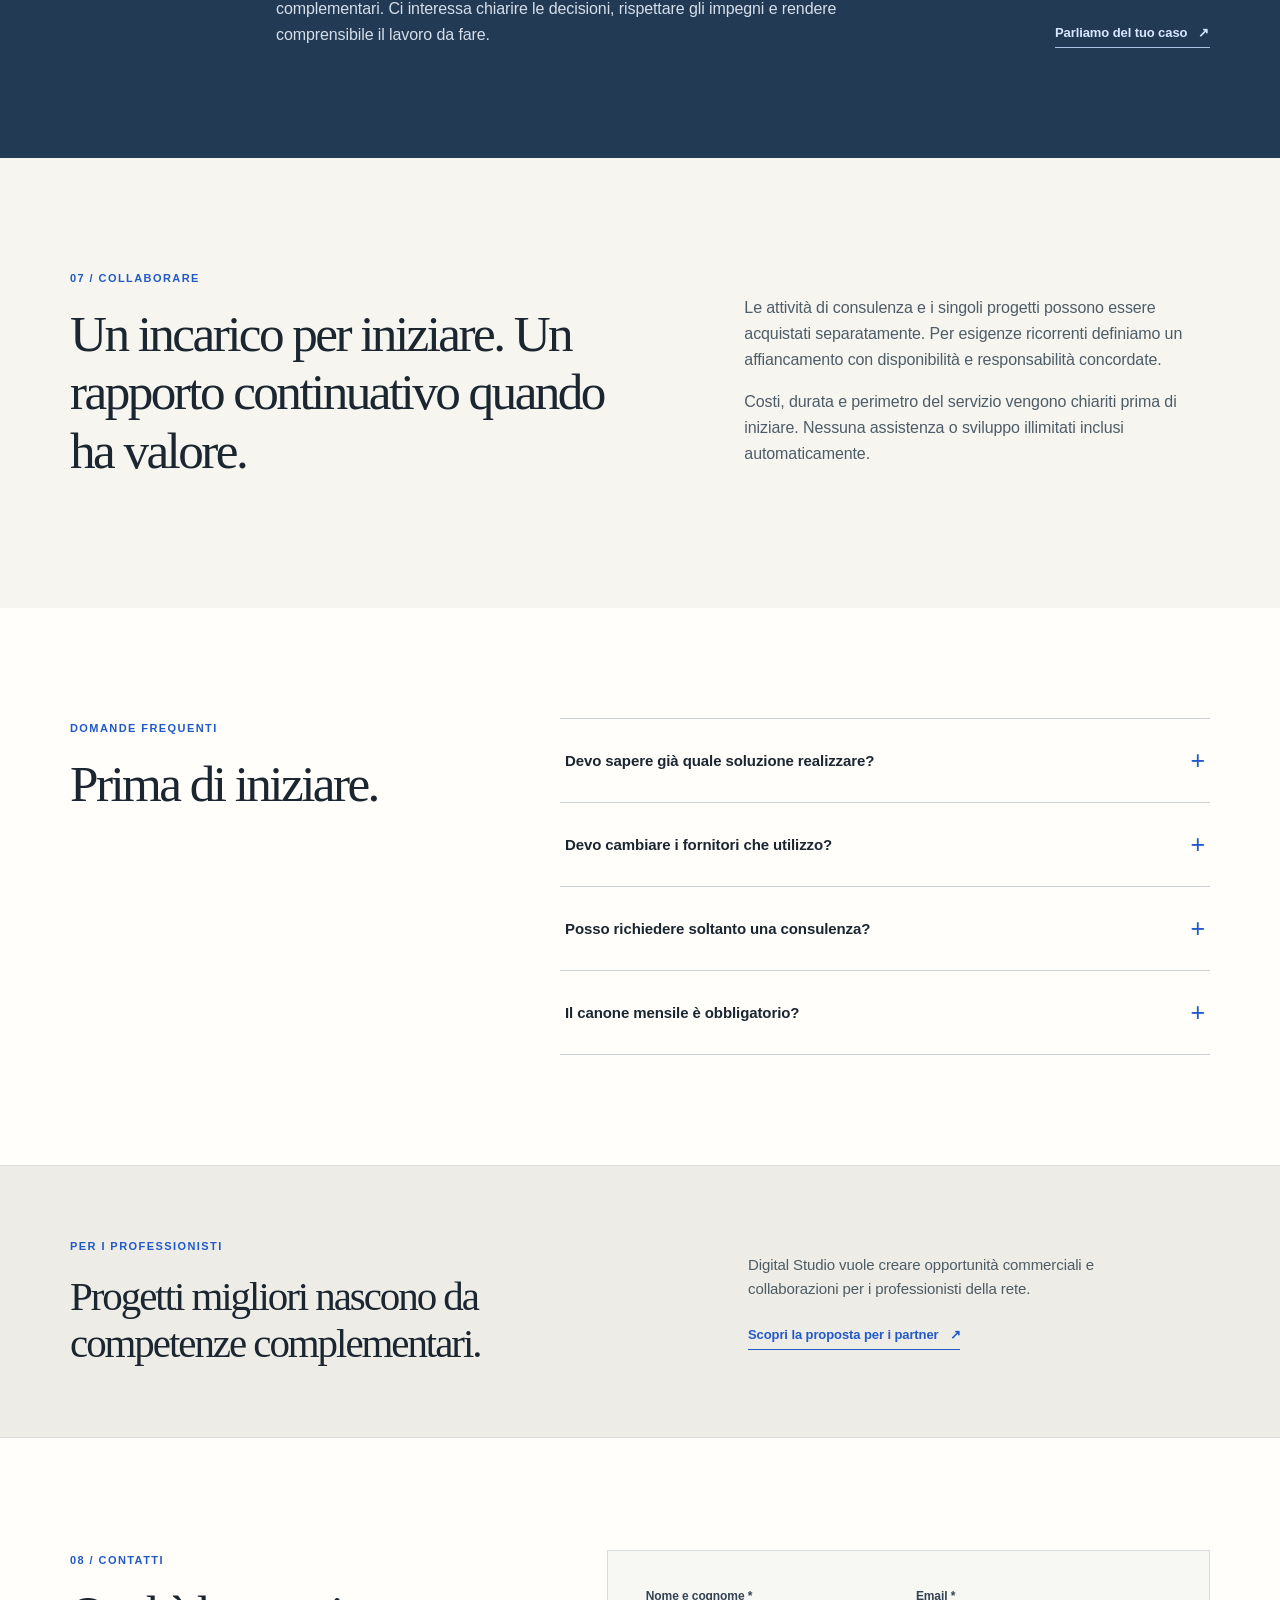
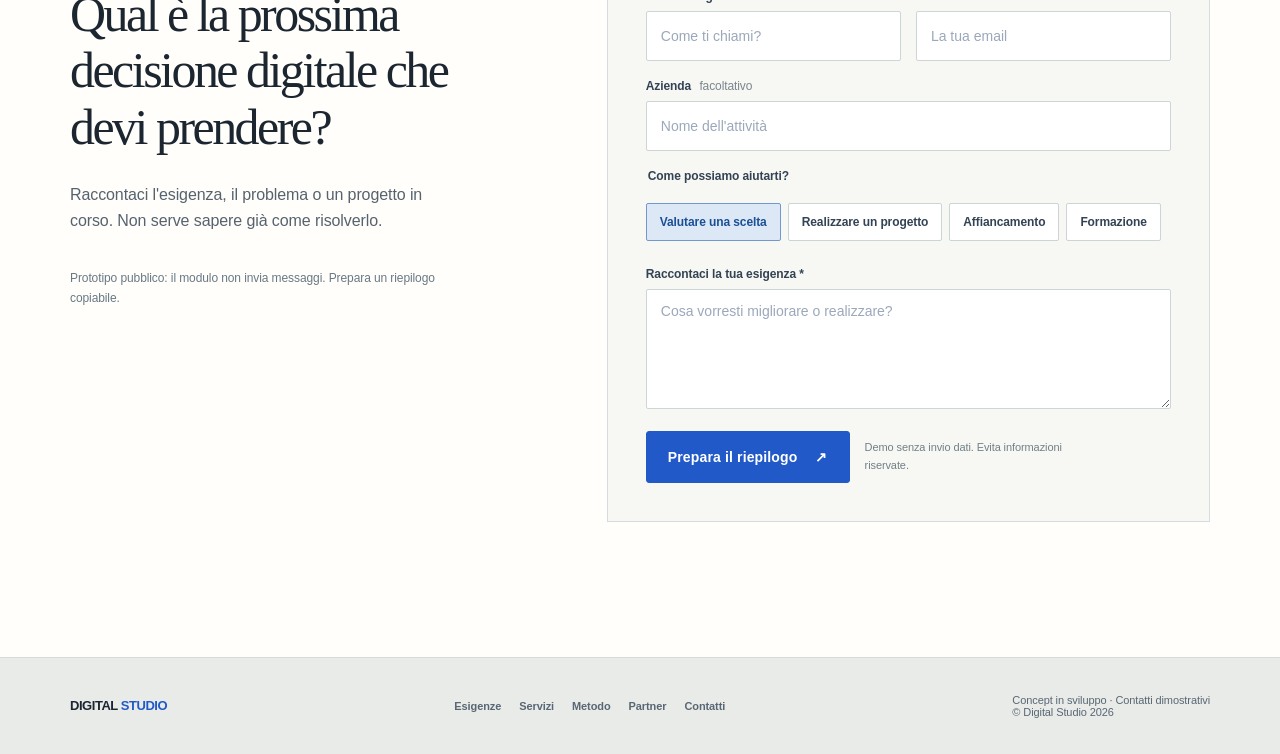
==== commit df71d07e: "design: simplify branding to a typographic wordmark" ====
--- a/index.html
+++ b/index.html
@@ -22,7 +22,7 @@
   <header class="site-header" id="inizio">
     <div class="shell header-inner">
       <a class="brand" href="./" aria-label="Digital Studio — homepage">
-        <svg class="brand-mark" viewBox="0 0 44 44" aria-hidden="true"><rect width="44" height="44" rx="13" fill="#eaf1ff"/><path d="M13 12v20h10c13 0 13-20 0-20H13Z" fill="none" stroke="#245dff" stroke-width="6" stroke-linecap="round" stroke-linejoin="round"/><circle cx="34" cy="10" r="5" fill="#8b86ee"/></svg>
+        
         <span class="brand-wordmark">DIGITAL <em>STUDIO</em></span>
       </a>
       <nav class="desktop-nav" aria-label="Navigazione principale"><a href="#situazioni">Per chi</a><a href="#servizi">Servizi</a><a href="#metodo">Metodo</a><a href="partner/">Partner</a></nav>
@@ -183,7 +183,7 @@
 
   <footer class="footer">
     <div class="shell footer-inner">
-      <a class="brand" href="./" aria-label="Digital Studio — torna alla homepage"><svg class="brand-mark" viewBox="0 0 44 44" aria-hidden="true"><rect width="44" height="44" rx="13" fill="#eaf1ff"/><path d="M13 12v20h10c13 0 13-20 0-20H13Z" fill="none" stroke="#245dff" stroke-width="6" stroke-linecap="round" stroke-linejoin="round"/><circle cx="34" cy="10" r="5" fill="#8b86ee"/></svg><span class="brand-wordmark">DIGITAL <em>STUDIO</em></span></a>
+      <a class="brand" href="./" aria-label="Digital Studio — torna alla homepage"><span class="brand-wordmark">DIGITAL <em>STUDIO</em></span></a>
       <nav class="footer-links" aria-label="Navigazione nel footer"><a href="#situazioni">Esigenze</a><a href="#servizi">Servizi</a><a href="#metodo">Metodo</a><a href="partner/">Partner</a><a href="#contatti">Contatti</a></nav>
       <div class="footer-note"><span>Concept in sviluppo · Contatti dimostrativi</span><span>© Digital Studio 2026</span></div>
     </div>
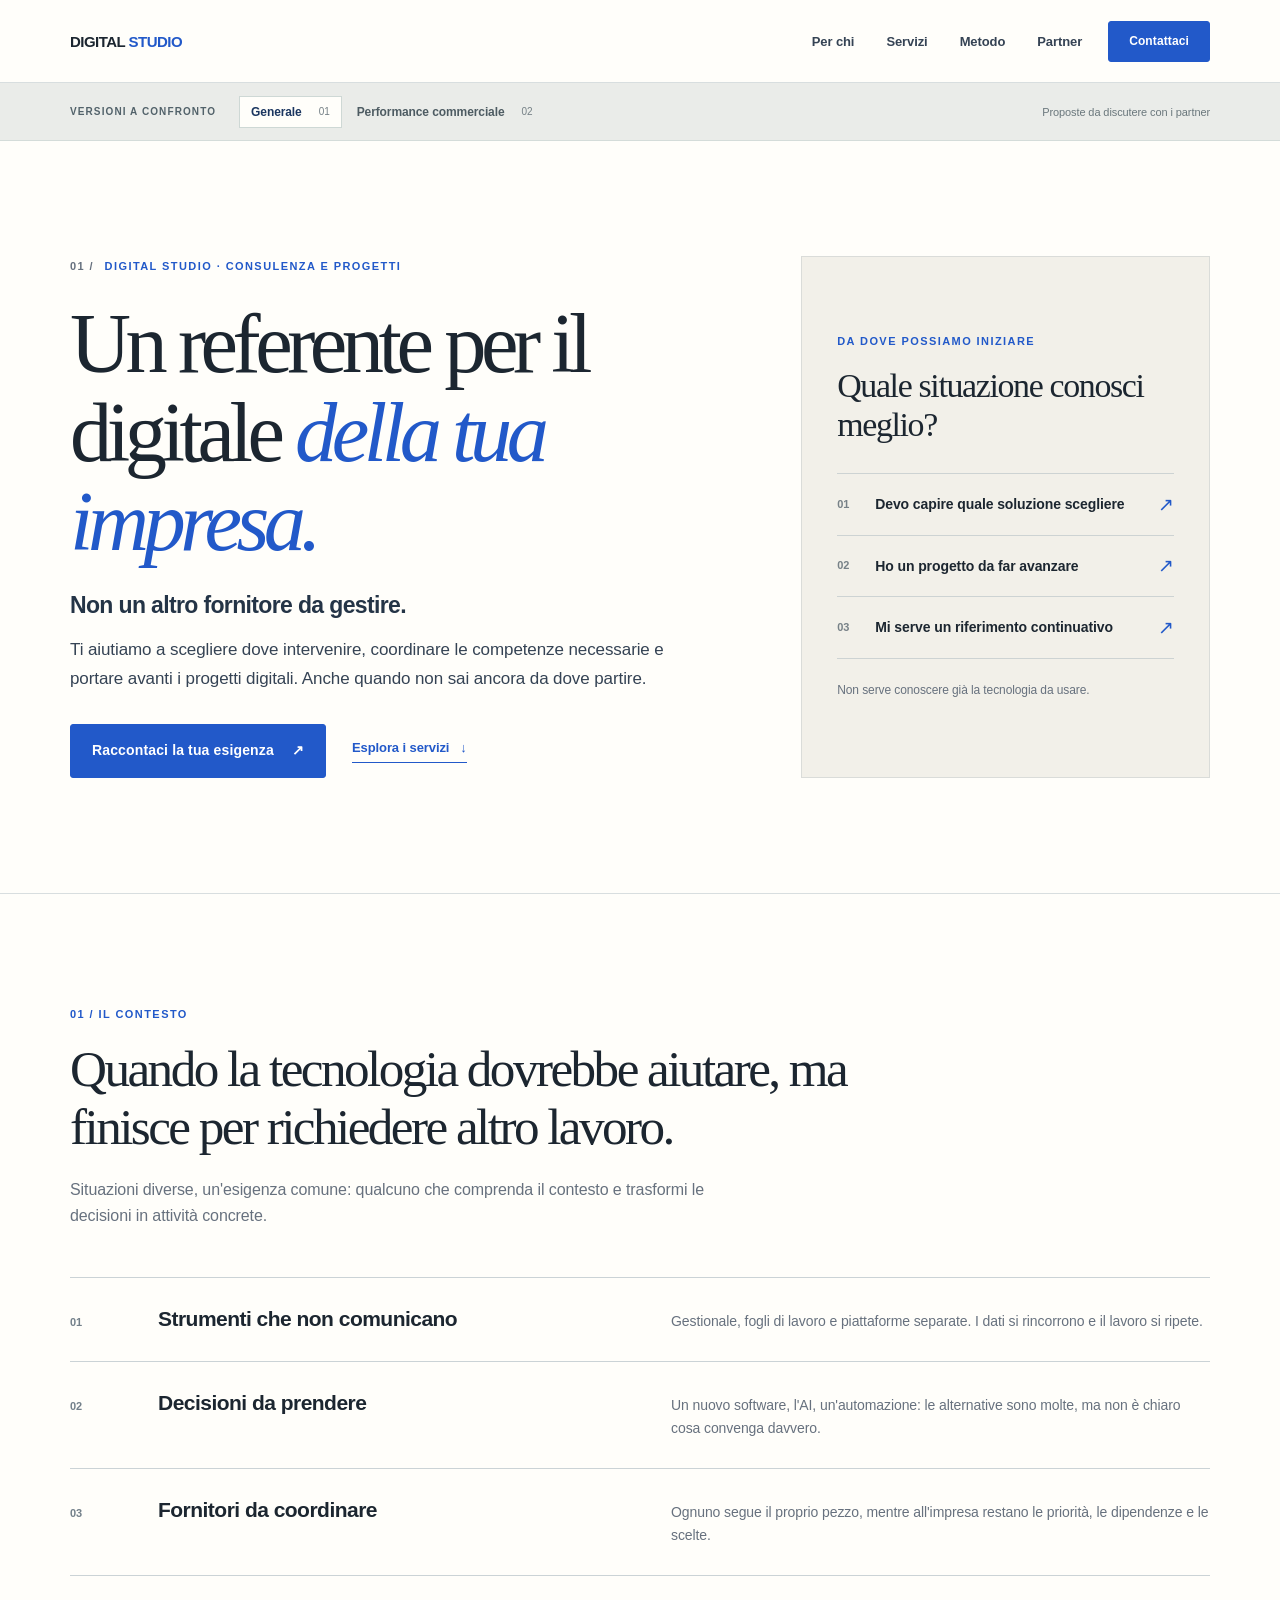
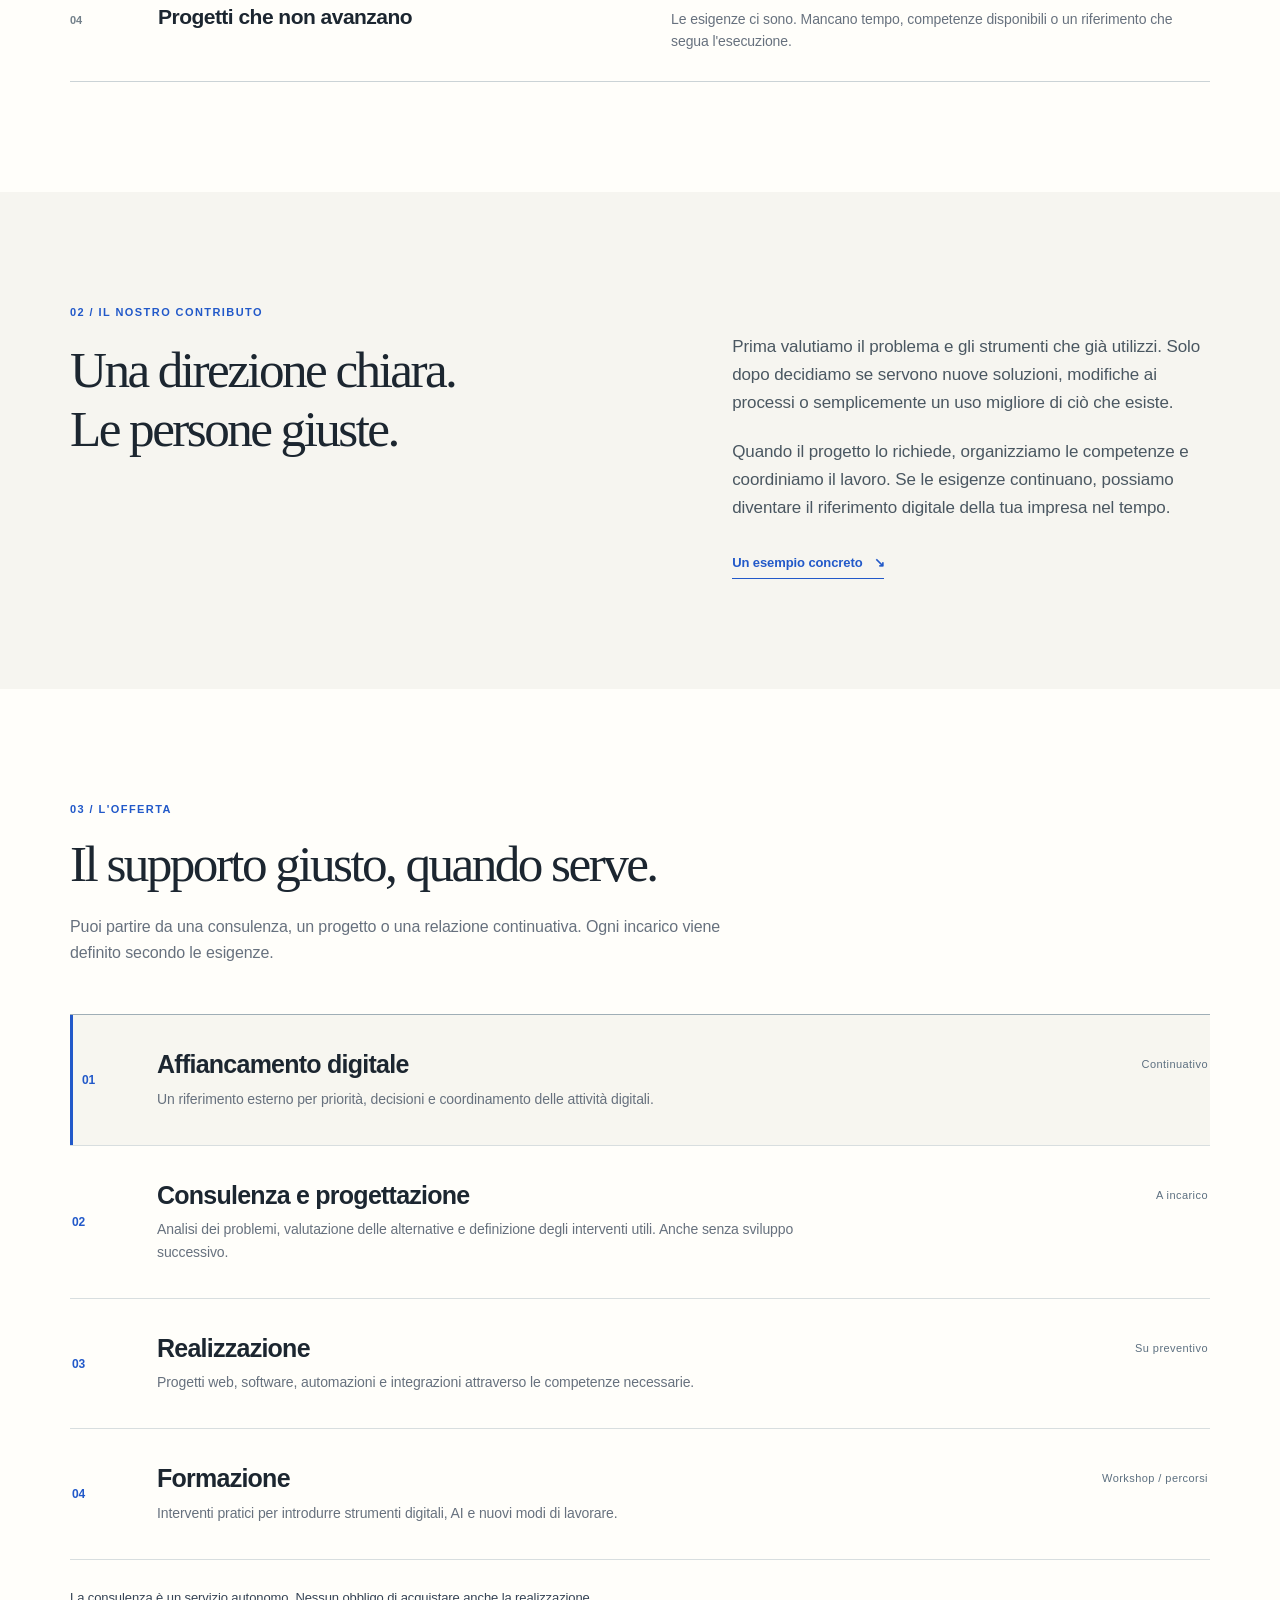
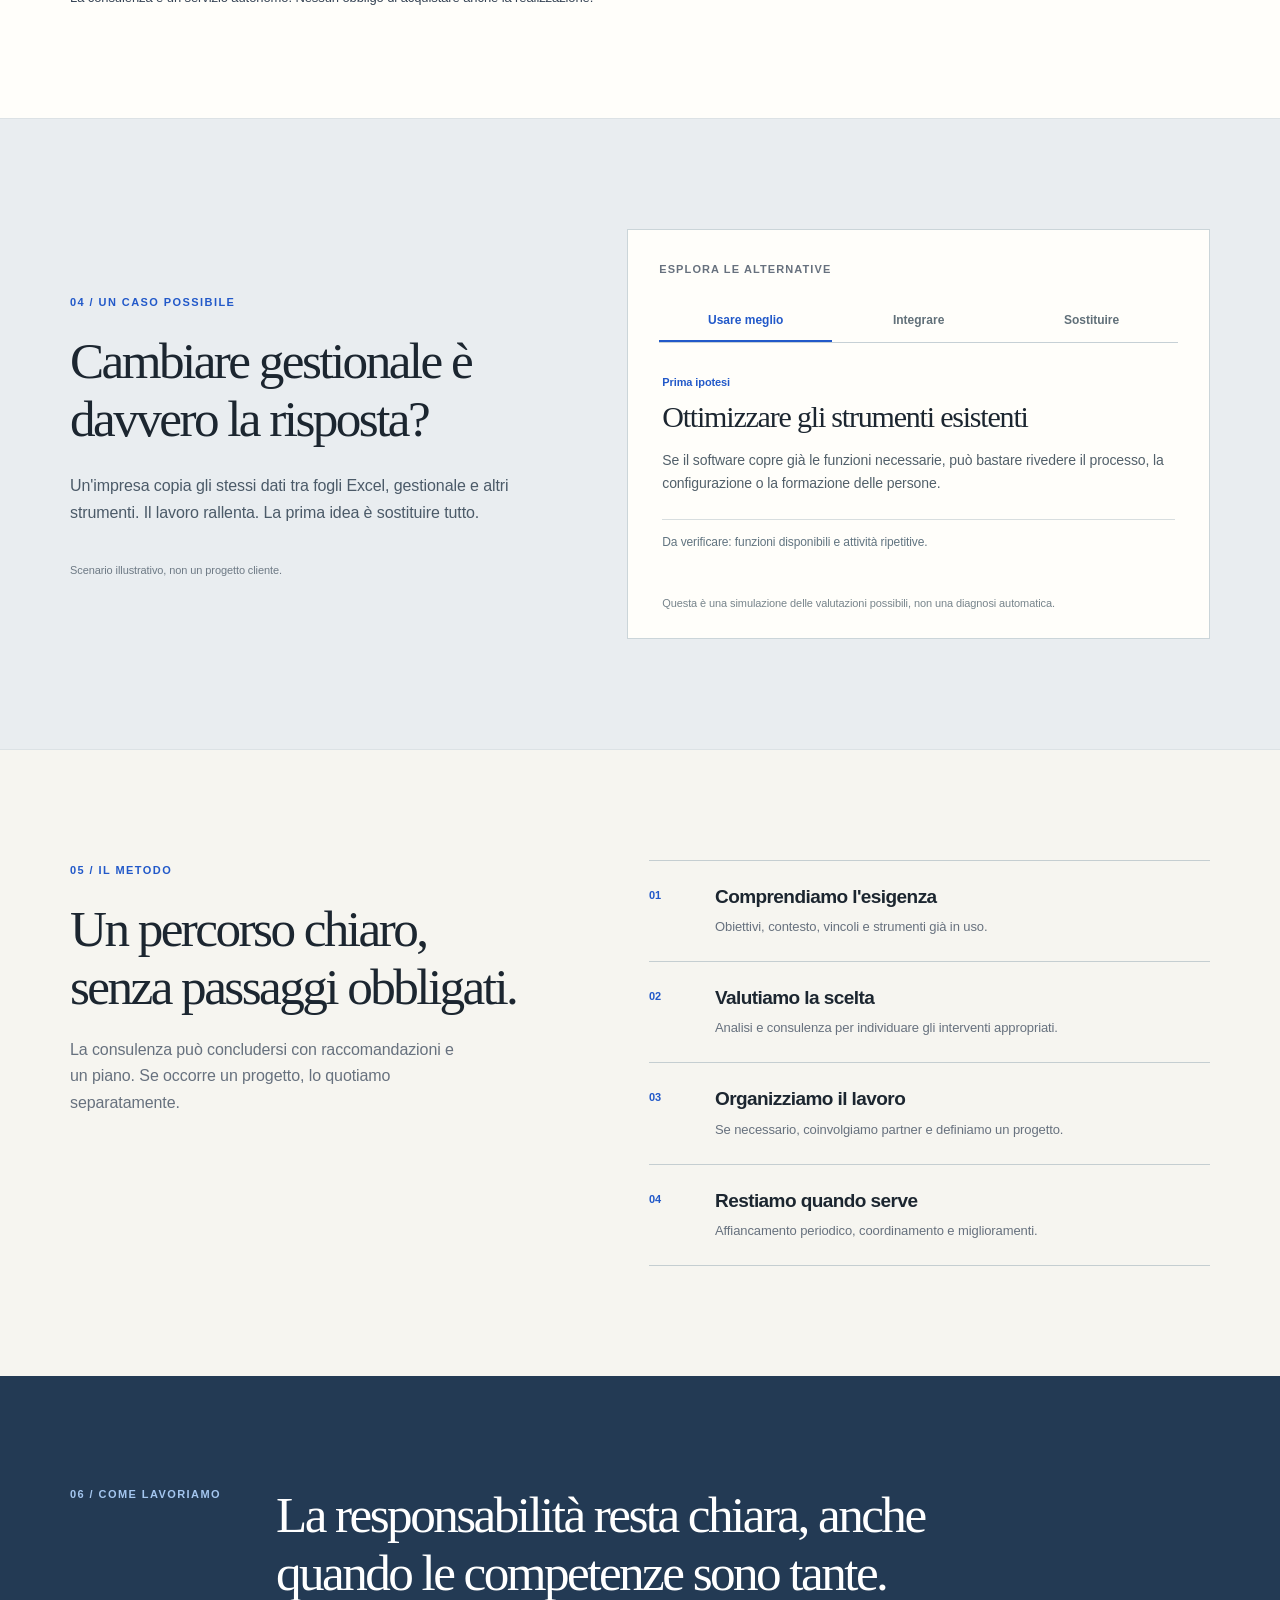
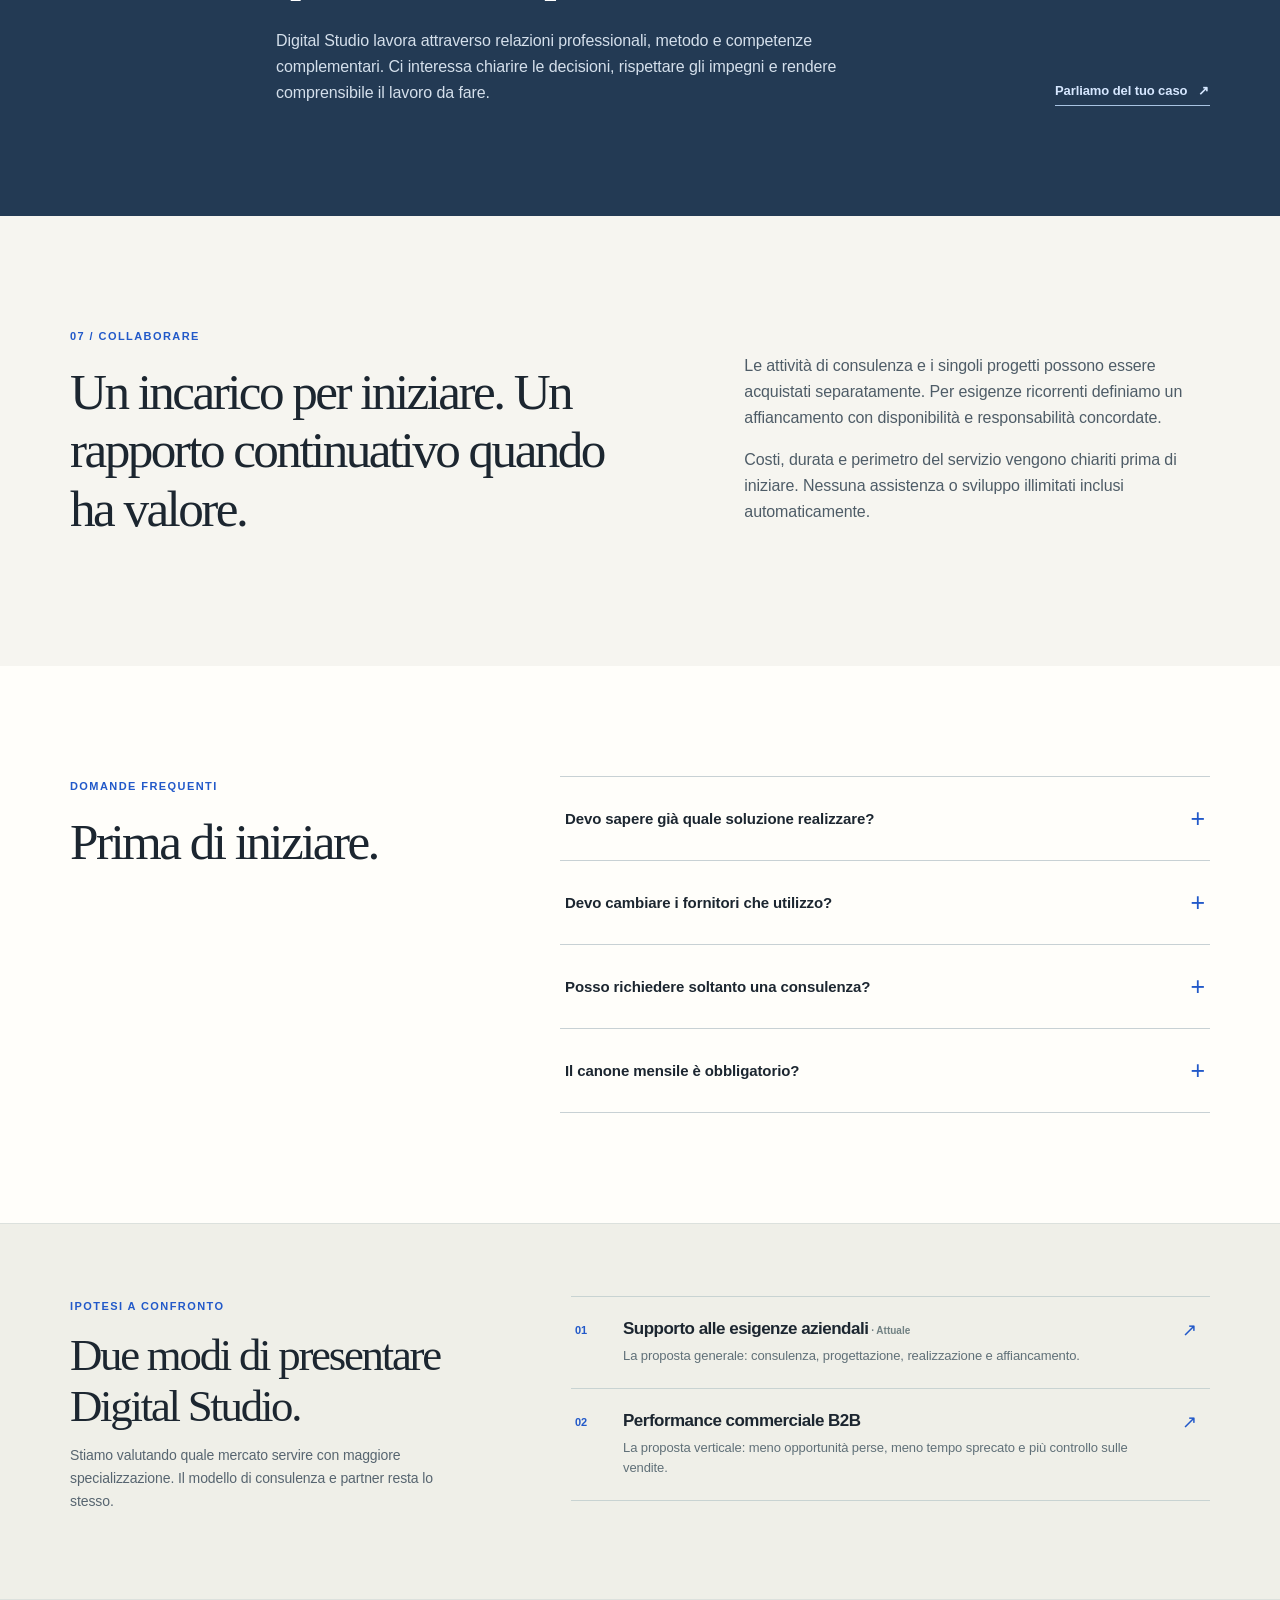
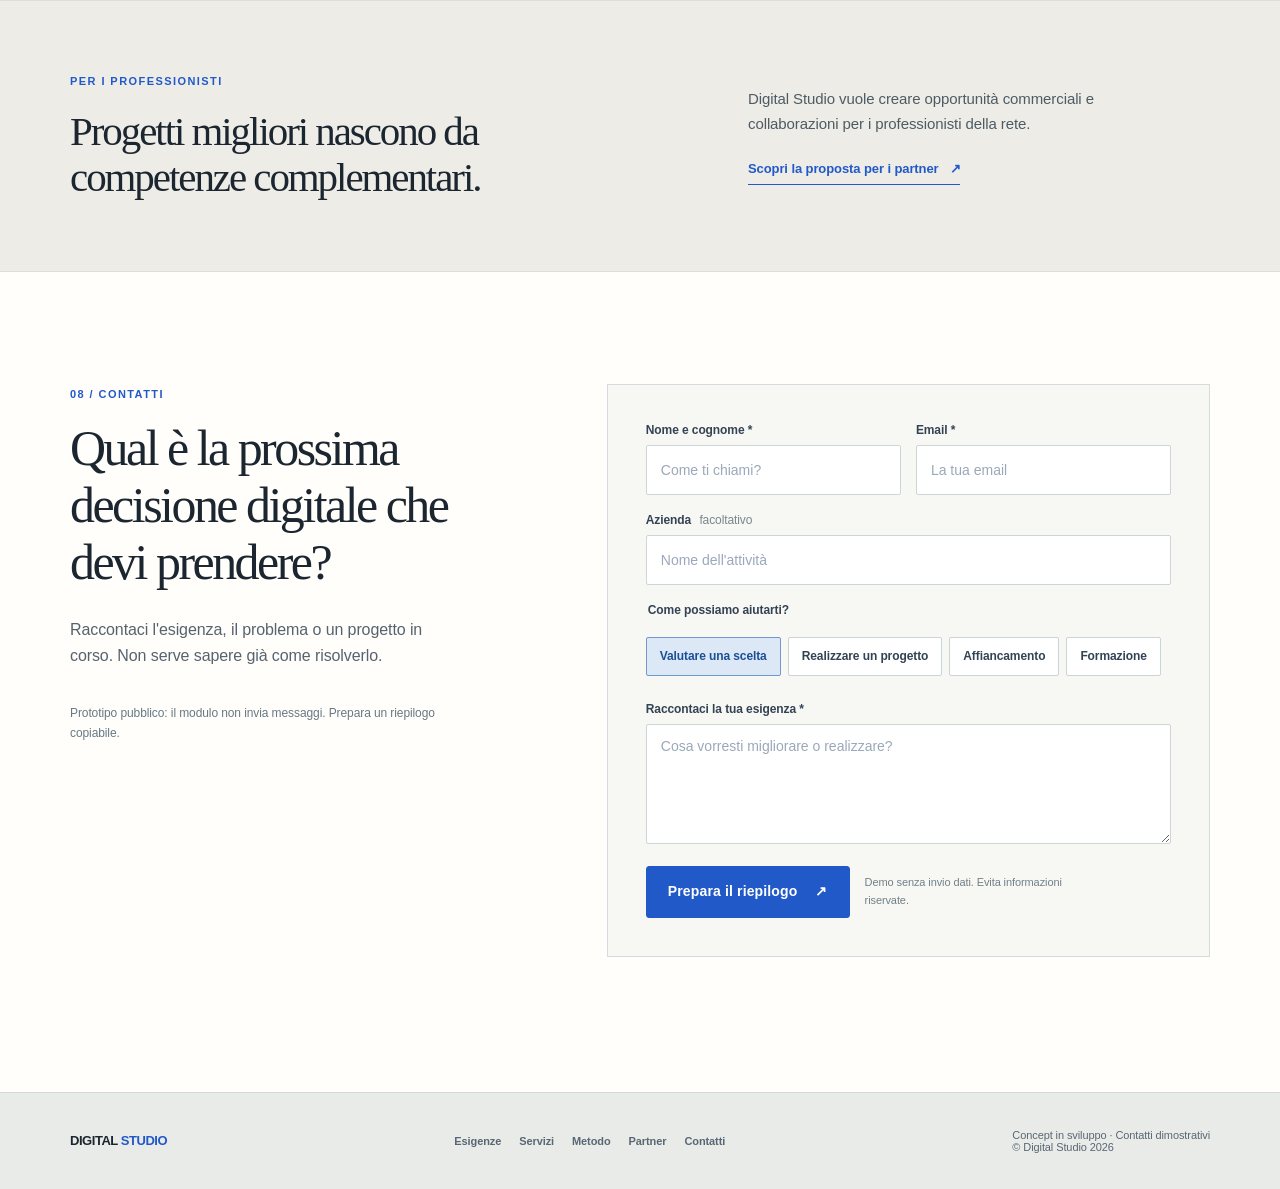
==== commit 9cc6ba19: "feat: keep general homepage and introduce separate RevOps positioning for partners" ====
--- a/index.html
+++ b/index.html
@@ -14,6 +14,7 @@
   <link rel="icon" href="assets/icon.svg" type="image/svg+xml">
   <link rel="stylesheet" href="assets/styles.css">
   <link rel="stylesheet" href="assets/editorial.css">
+  <link rel="stylesheet" href="assets/positionings.css">
   <script src="assets/site.js" defer></script>
   <script src="assets/editorial.js" defer></script>
 </head>
@@ -21,7 +22,7 @@
   <a class="skip-link" href="#contenuto">Vai al contenuto</a>
   <header class="site-header" id="inizio">
     <div class="shell header-inner">
-      <a class="brand" href="./" aria-label="Digital Studio — homepage">
+      <a class="brand" href="./" aria-label="Digital Studio, homepage">
         
         <span class="brand-wordmark">DIGITAL <em>STUDIO</em></span>
       </a>
@@ -31,6 +32,16 @@
     </div>
     <nav class="mobile-nav" id="mobile-nav" aria-label="Navigazione mobile"><a href="#situazioni">Per chi</a><a href="#servizi">Servizi</a><a href="#metodo">Metodo</a><a href="partner/">Partner</a><a class="button button--primary" href="#contatti">Raccontaci la tua esigenza</a></nav>
   </header>
+  <div class="positioning-switch" aria-label="Versioni del posizionamento">
+    <div class="shell positioning-switch-inner">
+      <span class="switch-caption">Versioni a confronto</span>
+      <div class="switch-links">
+        <a href="./" aria-current="page">Generale <span>01</span></a>
+        <a href="commerciale/">Performance commerciale <span>02</span></a>
+      </div>
+      <span class="switch-note">Proposte da discutere con i partner</span>
+    </div>
+  </div>
 
   <main id="contenuto">
     <section class="hero" aria-labelledby="hero-title">
@@ -143,6 +154,24 @@
     </div>
   </div>
 </section>
+
+    <section class="positioning-compare" id="posizionamenti" aria-labelledby="positioning-title">
+      <div class="shell positioning-compare-inner">
+        <div>
+          <span class="micro-label">Ipotesi a confronto</span>
+          <h2 id="positioning-title">Due modi di presentare Digital Studio.</h2>
+          <p class="compare-intro">Stiamo valutando quale mercato servire con maggiore specializzazione. Il modello di consulenza e partner resta lo stesso.</p>
+        </div>
+        <div class="compare-versions">
+          <a href="./" aria-current="page" aria-label="Versione generale, pagina attuale">
+            <span>01</span><div><h3>Supporto alle esigenze aziendali</h3><p>La proposta generale: consulenza, progettazione, realizzazione e affiancamento.</p></div><span class="compare-arrow" aria-hidden="true">↗</span>
+          </a>
+          <a href="commerciale/">
+            <span>02</span><div><h3>Performance commerciale B2B</h3><p>La proposta verticale: meno opportunità perse, meno tempo sprecato e più controllo sulle vendite.</p></div><span class="compare-arrow" aria-hidden="true">↗</span>
+          </a>
+        </div>
+      </div>
+    </section>
 
     <aside class="partner-invite" aria-labelledby="partner-invite-title">
   <div class="shell partner-invite-grid">
@@ -183,7 +212,7 @@
 
   <footer class="footer">
     <div class="shell footer-inner">
-      <a class="brand" href="./" aria-label="Digital Studio — torna alla homepage"><span class="brand-wordmark">DIGITAL <em>STUDIO</em></span></a>
+      <a class="brand" href="./" aria-label="Digital Studio, torna alla homepage"><span class="brand-wordmark">DIGITAL <em>STUDIO</em></span></a>
       <nav class="footer-links" aria-label="Navigazione nel footer"><a href="#situazioni">Esigenze</a><a href="#servizi">Servizi</a><a href="#metodo">Metodo</a><a href="partner/">Partner</a><a href="#contatti">Contatti</a></nav>
       <div class="footer-note"><span>Concept in sviluppo · Contatti dimostrativi</span><span>© Digital Studio 2026</span></div>
     </div>
--- a/assets/positionings.css
+++ b/assets/positionings.css
@@ -0,0 +1,142 @@
+/* Digital Studio: alternative positioning pages and comparison navigation.
+   Shared editorial design, only functional elements, no external libraries. */
+.site-v2 .positioning-switch{background:#eaece9;border-bottom:1px solid #d4dcd9;}
+.site-v2 .positioning-switch-inner{min-height:57px;display:flex;gap:23px;align-items:center;flex-wrap:wrap;padding-block:9px;}
+.site-v2 .switch-caption{font-size:10px;letter-spacing:.11em;text-transform:uppercase;color:#52626a;font-weight:740;white-space:nowrap;}
+.site-v2 .switch-links{display:flex;align-items:center;gap:3px;flex-wrap:wrap;}
+.site-v2 .switch-links a{display:inline-flex;gap:17px;align-items:center;padding:8px 11px;font-size:12px;font-weight:580;color:#4d5b62;border:1px solid transparent;}
+.site-v2 .switch-links a span{font-size:10px;color:#758086;font-weight:500;}
+.site-v2 .switch-links a:hover{color:#2357ac;text-decoration:underline;text-underline-offset:3px;}
+.site-v2 .switch-links a[aria-current="page"]{background:#fffefa;color:#1b3660;border-color:#ced8d5;text-decoration:none;}
+.site-v2 .switch-note{margin-left:auto;color:#6a777c;font-size:11px;}
+.site-v2 .positioning-compare{background:#efefe8;border-top:1px solid #dce1dd;border-bottom:1px solid #dce1dd;padding:72px 0;}
+.site-v2 .positioning-compare-inner{display:grid;grid-template-columns:minmax(0,.8fr) minmax(0,1.2fr);gap:75px;align-items:start;}
+.site-v2 .positioning-compare h2{font-size:clamp(33px,3.5vw,47px);margin:15px 0 12px;}
+.site-v2 .positioning-compare .compare-intro{color:#576570;font-size:14px;max-width:370px;}
+.site-v2 .compare-versions{border-top:1px solid #c8d3d2;}
+.site-v2 .compare-versions a{display:grid;grid-template-columns:36px minmax(0,1fr) 24px;gap:12px;padding:22px 4px;border-bottom:1px solid #c8d3d2;align-items:start;}
+.site-v2 .compare-versions a:hover h3{color:var(--blue);}
+.site-v2 .compare-versions a>span:first-child{font-size:11px;color:var(--blue);margin-top:5px;font-weight:650;}
+.site-v2 .compare-versions h3{font-size:17px;margin:0 0 6px;color:var(--ink);}
+.site-v2 .compare-versions p{color:#607078;font-size:13px;margin:0;line-height:1.55;}
+.site-v2 .compare-versions .compare-arrow{color:var(--blue);font-size:18px;font-weight:400;margin-top:0;}
+.site-v2 .compare-versions a[aria-current="page"]{pointer-events:none;}
+.site-v2 .compare-versions a[aria-current="page"] h3:after{content:"  · Attuale";font:550 10px/1.3 -apple-system,BlinkMacSystemFont,"Segoe UI",sans-serif;color:#718183;white-space:nowrap;letter-spacing:0;}
+/* RevOps proposed positioning */
+.site-v2.commercial-site .commercial-hero{background:var(--canvas);padding:105px 0 106px;}
+.site-v2.commercial-site .commercial-hero-grid{display:grid;grid-template-columns:minmax(0,1.11fr) minmax(320px,.75fr);gap:100px;align-items:center;}
+.site-v2.commercial-site .commercial-hero h1{font-size:clamp(57px,6.25vw,86px);margin:24px 0 31px;line-height:1.035;}
+.site-v2.commercial-site .commercial-hero h1 em{color:var(--blue);font-style:italic;font-weight:400;}
+.site-v2.commercial-site .commercial-hero-payoff{font-size:clamp(19px,2vw,24px);font-weight:610;color:#253747;line-height:1.37;letter-spacing:-.023em;max-width:590px;}
+.site-v2.commercial-site .commercial-hero-desc{color:#56636a;font-size:16px;max-width:560px;}
+.site-v2.commercial-site .commercial-hero-aside{background:#f1f0ea;border:1px solid #d9dbd6;padding:29px 31px 23px;}
+.site-v2.commercial-site .commercial-aside-kicker{text-transform:uppercase;letter-spacing:.11em;color:#64727a;font-weight:710;font-size:11px;margin:0 0 12px;}
+.site-v2.commercial-site .commercial-hero-row{display:grid;grid-template-columns:25px 1fr;gap:15px;padding:22px 0;border-top:1px solid #cbd4d2;}
+.site-v2.commercial-site .commercial-hero-row span{color:var(--blue);font-size:11px;font-weight:680;padding-top:3px;}
+.site-v2.commercial-site .commercial-hero-row p{font-size:14px;font-weight:580;color:#293946;margin:0;line-height:1.52;}
+.site-v2.commercial-site .commercial-hero-aside-bottom{border-top:1px solid #cbd4d2;color:#667780;padding-top:17px;font-size:12px;line-height:1.55;}
+.site-v2.commercial-site .commercial-section-heading{max-width:760px;margin-bottom:45px;}
+.site-v2.commercial-site .commercial-section-heading h2{margin:18px 0 20px;}
+.site-v2.commercial-site .commercial-section-heading p{color:#607079;font-size:16px;}
+.site-v2.commercial-site .commercial-problems{border-top:1px solid #d8dedc;}
+.site-v2.commercial-site .problem-row{grid-template-columns:50px minmax(0,1fr) minmax(0,.9fr);}
+.site-v2.commercial-site .problem-summary{font-size:14px;font-weight:590;color:#315480;border-left:2px solid #4876bd;padding-left:18px;margin:31px 0 0;max-width:870px;}
+.site-v2.commercial-site .commercial-two-col{display:grid;grid-template-columns:minmax(0,.95fr) minmax(0,1.05fr);gap:100px;align-items:start;}
+.site-v2.commercial-site .commercial-two-col h2{margin:18px 0 0;}
+.site-v2.commercial-site .commercial-two-col h2 em{font-style:italic;font-weight:400;color:var(--blue);}
+.site-v2.commercial-site .commercial-explainer{padding-top:32px;}
+.site-v2.commercial-site .commercial-explainer p{font-size:16px;color:#53616b;margin:0 0 20px;}
+.site-v2.commercial-site .commercial-explainer strong{font-weight:700;color:#293b4b;}
+.site-v2.commercial-site .commercial-explainer .quiet-link{margin-top:12px;}
+.site-v2.commercial-site .outcome-list{margin-top:67px;border-top:1px solid #bcc8c9;}
+.site-v2.commercial-site .outcome-line{display:grid;grid-template-columns:50px minmax(0,1fr) minmax(0,.85fr);gap:30px;padding:28px 0;border-bottom:1px solid #c4cecf;align-items:baseline;}
+.site-v2.commercial-site .outcome-line>span{font-size:11px;font-weight:680;color:var(--blue);}
+.site-v2.commercial-site .outcome-line h3{font-size:21px;margin:0;}
+.site-v2.commercial-site .outcome-line p{font-size:14px;color:#596a73;margin:0;}
+.site-v2.commercial-site .commercial-distinct{background:#243a52;color:#e9eef3;}
+.site-v2.commercial-site .commercial-distinct .micro-label{color:#b1d0f1;}
+.site-v2.commercial-site .commercial-distinct h2{color:#f8f8f5;}
+.site-v2.commercial-site .commercial-distinct .commercial-explainer p{color:#d9e1eb;}
+.site-v2.commercial-site .commercial-distinct .commercial-explainer strong{color:#fff;}
+.site-v2.commercial-site .commercial-value-line{border-top:1px solid #596b7c;padding-top:19px;font-size:13px!important;color:#c1d2df!important;}
+.site-v2.commercial-site .commercial-method{background:var(--paper);}
+.site-v2.commercial-site .commercial-method .method-list{margin:0;}
+.site-v2.commercial-site .method-side{font-size:16px;color:#56646d;max-width:405px;margin-top:26px;}
+.site-v2.commercial-site .commercial-services{background:var(--canvas);}
+.site-v2.commercial-site .commercial-services .service-row--key{background:#f5f6f2;}
+.site-v2.commercial-site .commercial-case{background:#e8edef;border-block:1px solid #d7e1e4;}
+.site-v2.commercial-site .commercial-case-grid{align-items:center;gap:85px;}
+.site-v2.commercial-site .commercial-case-grid>div:first-child>p{margin-top:20px;font-size:16px;color:#50616a;}
+.site-v2.commercial-site .commercial-case-demo{background:var(--canvas);border:1px solid #c6d2d7;padding:30px;}
+.site-v2.commercial-site .commercial-case-demo h3{font-size:16px;margin:0 0 18px;}
+.site-v2.commercial-site .stage-tabs{border-bottom:1px solid #cdd6d8;display:grid;grid-template-columns:repeat(3,1fr);gap:0;margin-bottom:25px;}
+.site-v2.commercial-site .stage-tabs button{background:transparent;border:0;border-bottom:2px solid transparent;color:#67747b;font-size:12px;padding:12px 4px;font-weight:660;}
+.site-v2.commercial-site .stage-tabs button[aria-selected="true"]{border-bottom-color:var(--blue);color:var(--blue);}
+.site-v2.commercial-site .stage-tabs button:hover{color:var(--blue);}
+.site-v2.commercial-site [data-stage-panel]{min-height:279px;}
+.site-v2.commercial-site [data-stage-panel][hidden]{display:none;}
+.site-v2.commercial-site .stage-detail-label{font-size:10px;font-weight:730;letter-spacing:.1em;text-transform:uppercase;color:var(--blue);}
+.site-v2.commercial-site [data-stage-panel] h4{font-family:Georgia,"Palatino Linotype",serif;font-size:clamp(23px,2.7vw,29px);font-weight:400;letter-spacing:-.035em;margin:8px 0 10px;color:#1e3140;}
+.site-v2.commercial-site [data-stage-panel]>p{color:#53646c;font-size:14px;}
+.site-v2.commercial-site .stage-improvement,.site-v2.commercial-site .stage-measure{display:grid;grid-template-columns:105px 1fr;gap:15px;padding:14px 0;border-top:1px solid #d9e1e3;font-size:12px;line-height:1.55;}
+.site-v2.commercial-site .stage-improvement b,.site-v2.commercial-site .stage-measure b{color:#344e67;font-weight:720;}
+.site-v2.commercial-site .stage-improvement span,.site-v2.commercial-site .stage-measure span{color:#596a72;}
+.site-v2.commercial-site .commercial-case .case-disclaimer{font-size:11px;color:#697983;margin-top:28px;display:block;}
+.site-v2.commercial-site .commercial-icp-content>p{font-size:16px;color:#53636b;margin-top:31px;}
+.site-v2.commercial-site .icp-checks{list-style:none;padding:0;margin:28px 0 0;border-top:1px solid #cdd7d7;}
+.site-v2.commercial-site .icp-checks li{padding:16px 0 16px 28px;border-bottom:1px solid #cdd7d7;position:relative;color:#354754;font-size:14px;}
+.site-v2.commercial-site .icp-checks li:before{position:absolute;left:0;top:20px;content:"";width:8px;height:8px;border:2px solid var(--blue);border-radius:100%;}
+.site-v2.commercial-site .commercial-icp-content .icp-small{font-size:12px;color:#6a7981;margin-top:20px;}
+.site-v2.commercial-site .commercial-faq{background:var(--paper);}
+.site-v2.commercial-site .commercial-faq .faq-list{padding-top:0;}
+.site-v2.commercial-site .commercial-partner{padding:74px 0;background:#e7ece7;border-block:1px solid #d4dbd6;}
+.site-v2.commercial-site .commercial-partner h2{font-size:clamp(32px,3.1vw,43px);}
+.site-v2.commercial-site .commercial-partner p{margin-top:25px;color:#4d5e66;font-size:15px;}
+.site-v2.commercial-site .commercial-partner .quiet-link{margin-top:15px;}
+.site-v2.commercial-site .contact-section{border-top:1px solid #e2e4e1;}
+.site-v2.commercial-site .contact-card select{width:100%;min-height:50px;border:1px solid #ccd6d7;background:#fff;border-radius:2px;color:#324657;padding:12px;font-size:14px;}
+.site-v2.commercial-site .contact-card select:focus-visible{outline:2px solid #7ca2ff;outline-offset:2px;}
+@media(max-width:1050px){
+  .site-v2.commercial-site .commercial-hero-grid{gap:45px;}
+  .site-v2.commercial-site .commercial-two-col,.site-v2.commercial-site .commercial-case-grid{gap:52px;}
+  .site-v2.commercial-site .commercial-hero h1{font-size:clamp(52px,6vw,72px);}
+}
+@media(max-width:830px){
+  .site-v2 .positioning-compare-inner,.site-v2.commercial-site .commercial-two-col,.site-v2.commercial-site .commercial-hero-grid{grid-template-columns:1fr;gap:32px;}
+  .site-v2 .positioning-compare{padding:56px 0;}
+  .site-v2.commercial-site .commercial-hero{padding:75px 0 82px;}
+  .site-v2.commercial-site .commercial-hero-aside{padding:25px 30px;}
+  .site-v2.commercial-site .commercial-problems .problem-row{grid-template-columns:42px 1fr 1fr;gap:18px;}
+  .site-v2.commercial-site .commercial-explainer{padding-top:0;}
+  .site-v2.commercial-site .outcome-list{margin-top:48px;}
+  .site-v2.commercial-site .commercial-case-demo{max-width:690px;}
+  .site-v2.commercial-site .commercial-method .method-list{margin:0;}
+  .site-v2.commercial-site .commercial-icp-content>p{margin-top:0;}
+}
+@media(max-width:565px){
+  .site-v2 .positioning-switch-inner{gap:9px;padding-block:10px;}
+  .site-v2 .switch-caption{width:100%;font-size:10px;}
+  .site-v2 .switch-links{width:100%;gap:4px;}
+  .site-v2 .switch-links a{gap:7px;padding:8px 8px;font-size:11px;}
+  .site-v2 .switch-links a span{font-size:9px;}
+  .site-v2 .switch-note{font-size:10px;display:none;}
+  .site-v2 .positioning-compare{padding:48px 0;}
+  .site-v2 .positioning-compare h2{font-size:36px;}
+  .site-v2 .compare-versions a{grid-template-columns:27px minmax(0,1fr) 20px;gap:9px;}
+  .site-v2.commercial-site .commercial-hero{padding:55px 0 65px;}
+  .site-v2.commercial-site .commercial-hero h1{font-size:clamp(44px,11.7vw,59px);}
+  .site-v2.commercial-site .commercial-hero-payoff{font-size:18px;}
+  .site-v2.commercial-site .commercial-hero-desc{font-size:15px;}
+  .site-v2.commercial-site .commercial-hero-aside{padding:22px;}
+  .site-v2.commercial-site .commercial-section-heading{margin-bottom:29px;}
+  .site-v2.commercial-site .commercial-problems .problem-row,.site-v2.commercial-site .outcome-line{grid-template-columns:27px 1fr;gap:7px 15px;align-items:start;padding:22px 0;}
+  .site-v2.commercial-site .commercial-problems .problem-row p,.site-v2.commercial-site .outcome-line p{grid-column:2;font-size:13px;}
+  .site-v2.commercial-site .outcome-line h3{font-size:19px;}
+  .site-v2.commercial-site .outcome-list{margin-top:35px;}
+  .site-v2.commercial-site .commercial-case-demo{padding:23px 18px;}
+  .site-v2.commercial-site [data-stage-panel]{min-height:300px;}
+  .site-v2.commercial-site .stage-improvement,.site-v2.commercial-site .stage-measure{grid-template-columns:1fr;gap:5px;}
+  .site-v2.commercial-site .stage-tabs button{font-size:11px;}
+  .site-v2.commercial-site .contact-section{padding:76px 0 90px;}
+}
+@media(prefers-reduced-motion:reduce){.site-v2.commercial-site *, .site-v2.commercial-site *:before,.site-v2.commercial-site *:after{scroll-behavior:auto!important;transition:none!important}}
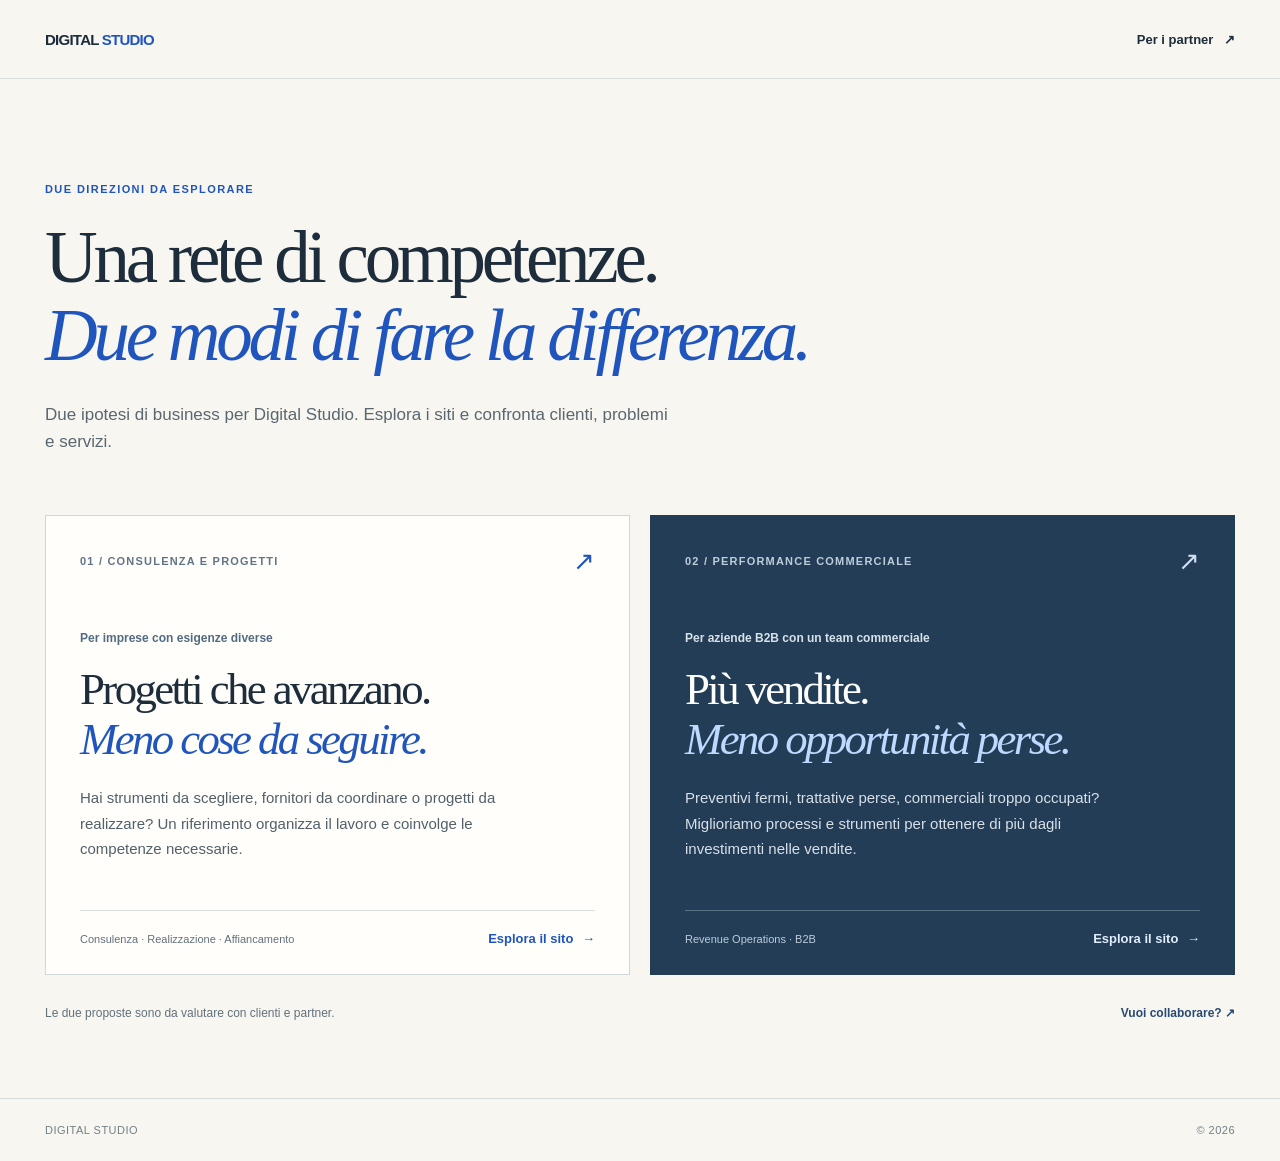
==== commit 862dcecf: "feat: replace main homepage with concise business concept selector" ====
--- a/index.html
+++ b/index.html
@@ -3,219 +3,57 @@
 <head>
   <meta charset="utf-8">
   <meta name="viewport" content="width=device-width, initial-scale=1">
-  <meta name="theme-color" content="#fffefa">
-  <meta name="description" content="Digital Studio affianca le imprese nelle decisioni digitali: consulenza, coordinamento dei professionisti, realizzazione di progetti, formazione e supporto continuativo.">
+  <meta name="theme-color" content="#f7f6f1">
+  <meta name="description" content="Digital Studio. Esplora due direzioni: consulenza e progetti per le imprese oppure miglioramento delle performance commerciali B2B.">
   <meta property="og:type" content="website">
-  <meta property="og:title" content="Digital Studio | Un riferimento per le esigenze digitali della tua impresa">
-  <meta property="og:description" content="Non un altro fornitore da gestire. Consulenza, coordinamento e progetti digitali con un unico riferimento.">
+  <meta property="og:title" content="Digital Studio | Due direzioni, un modo di lavorare">
+  <meta property="og:description" content="Progetti che avanzano, meno cose da seguire. Oppure più vendite, meno opportunità perse.">
   <meta property="og:url" content="https://giusebuild.github.io/digital-studio/">
   <meta property="og:locale" content="it_IT">
-  <title>Digital Studio | Un referente per il digitale della tua impresa</title>
+  <title>Digital Studio | Due direzioni</title>
   <link rel="icon" href="assets/icon.svg" type="image/svg+xml">
-  <link rel="stylesheet" href="assets/styles.css">
-  <link rel="stylesheet" href="assets/editorial.css">
-  <link rel="stylesheet" href="assets/positionings.css">
-  <script src="assets/site.js" defer></script>
-  <script src="assets/editorial.js" defer></script>
+  <link rel="stylesheet" href="assets/master.css">
 </head>
-<body class="site-v2">
-  <a class="skip-link" href="#contenuto">Vai al contenuto</a>
-  <header class="site-header" id="inizio">
-    <div class="shell header-inner">
-      <a class="brand" href="./" aria-label="Digital Studio, homepage">
-        
-        <span class="brand-wordmark">DIGITAL <em>STUDIO</em></span>
+<body>
+  <a class="skip" href="#percorsi">Vai ai percorsi</a>
+  <header class="topbar">
+    <div class="wrap topbar-inner">
+      <a class="wordmark" href="./" aria-label="Digital Studio, homepage">DIGITAL <em>STUDIO</em></a>
+      <a class="partner-link" href="partner/">Per i partner <span aria-hidden="true">↗</span></a>
+    </div>
+  </header>
+
+  <main>
+    <section class="intro wrap" aria-labelledby="intro-title">
+      <span class="eyebrow">Due direzioni da esplorare</span>
+      <h1 id="intro-title">Una rete di competenze.<br><em>Due modi di fare la differenza.</em></h1>
+      <p>Due ipotesi di business per Digital Studio. Esplora i siti e confronta clienti, problemi e servizi.</p>
+    </section>
+    <section class="paths wrap" id="percorsi" aria-label="Scegli una direzione">
+      <a class="path path-general" href="generale/" aria-label="Apri la proposta generale: progetti che avanzano, meno cose da seguire">
+        <div class="path-top"><span>01 / Consulenza e progetti</span><span class="path-open" aria-hidden="true">↗</span></div>
+        <div class="path-middle">
+          <span class="path-market">Per imprese con esigenze diverse</span>
+          <h2>Progetti che avanzano.<br><em>Meno cose da seguire.</em></h2>
+          <p>Hai strumenti da scegliere, fornitori da coordinare o progetti da realizzare? Un riferimento organizza il lavoro e coinvolge le competenze necessarie.</p>
+        </div>
+        <div class="path-bottom"><span>Consulenza · Realizzazione · Affiancamento</span><strong>Esplora il sito <span aria-hidden="true">→</span></strong></div>
       </a>
-      <nav class="desktop-nav" aria-label="Navigazione principale"><a href="#situazioni">Per chi</a><a href="#servizi">Servizi</a><a href="#metodo">Metodo</a><a href="partner/">Partner</a></nav>
-      <a class="button button--primary nav-cta" href="#contatti">Contattaci</a>
-      <button class="mobile-toggle" type="button" aria-label="Apri menu" aria-expanded="false" aria-controls="mobile-nav" data-menu-toggle>☰</button>
+      <a class="path path-sales" href="commerciale/" aria-label="Apri la proposta commerciale: più vendite, meno opportunità perse">
+        <div class="path-top"><span>02 / Performance commerciale</span><span class="path-open" aria-hidden="true">↗</span></div>
+        <div class="path-middle">
+          <span class="path-market">Per aziende B2B con un team commerciale</span>
+          <h2>Più vendite.<br><em>Meno opportunità perse.</em></h2>
+          <p>Preventivi fermi, trattative perse, commerciali troppo occupati? Miglioriamo processi e strumenti per ottenere di più dagli investimenti nelle vendite.</p>
+        </div>
+        <div class="path-bottom"><span>Revenue Operations · B2B</span><strong>Esplora il sito <span aria-hidden="true">→</span></strong></div>
+      </a>
+    </section>
+    <div class="bottom-note wrap">
+      <span>Le due proposte sono da valutare con clienti e partner.</span>
+      <a href="partner/">Vuoi collaborare? <span aria-hidden="true">↗</span></a>
     </div>
-    <nav class="mobile-nav" id="mobile-nav" aria-label="Navigazione mobile"><a href="#situazioni">Per chi</a><a href="#servizi">Servizi</a><a href="#metodo">Metodo</a><a href="partner/">Partner</a><a class="button button--primary" href="#contatti">Raccontaci la tua esigenza</a></nav>
-  </header>
-  <div class="positioning-switch" aria-label="Versioni del posizionamento">
-    <div class="shell positioning-switch-inner">
-      <span class="switch-caption">Versioni a confronto</span>
-      <div class="switch-links">
-        <a href="./" aria-current="page">Generale <span>01</span></a>
-        <a href="commerciale/">Performance commerciale <span>02</span></a>
-      </div>
-      <span class="switch-note">Proposte da discutere con i partner</span>
-    </div>
-  </div>
-
-  <main id="contenuto">
-    <section class="hero" aria-labelledby="hero-title">
-  <div class="shell hero-layout">
-    <div class="hero-main">
-      <span class="micro-label"><span class="label-index">01 /</span> Digital Studio · consulenza e progetti</span>
-      <h1 id="hero-title">Un referente per il digitale <em>della tua impresa.</em></h1>
-      <p class="hero-statement">Non un altro fornitore da gestire.</p>
-      <p class="hero-summary">Ti aiutiamo a scegliere dove intervenire, coordinare le competenze necessarie e portare avanti i progetti digitali. Anche quando non sai ancora da dove partire.</p>
-      <div class="hero-actions"><a class="button button--primary" href="#contatti">Raccontaci la tua esigenza <span aria-hidden="true">↗</span></a><a class="quiet-link" href="#servizi">Esplora i servizi <span aria-hidden="true">↓</span></a></div>
-    </div>
-    <aside class="entry-panel" aria-labelledby="entry-title">
-      <span class="micro-label">Da dove possiamo iniziare</span>
-      <h2 id="entry-title">Quale situazione conosci meglio?</h2>
-      <div class="entry-options" role="group" aria-label="Scegli il tuo bisogno">
-        <a href="#contatti" data-need="Valutare un problema" class="entry-option"><span class="entry-number">01</span><span>Devo capire quale soluzione scegliere</span><span class="entry-end" aria-hidden="true">↗</span></a>
-        <a href="#contatti" data-need="Un progetto" class="entry-option"><span class="entry-number">02</span><span>Ho un progetto da far avanzare</span><span class="entry-end" aria-hidden="true">↗</span></a>
-        <a href="#contatti" data-need="Affiancamento continuativo" class="entry-option"><span class="entry-number">03</span><span>Mi serve un riferimento continuativo</span><span class="entry-end" aria-hidden="true">↗</span></a>
-      </div>
-      <p class="entry-foot">Non serve conoscere già la tecnologia da usare.</p>
-    </aside>
-  </div>
-</section>
-
-    <section class="section situations" id="situazioni" aria-labelledby="situazioni-title">
-  <div class="shell">
-    <div class="section-lead"><span class="micro-label">01 / Il contesto</span><h2 id="situazioni-title">Quando la tecnologia dovrebbe aiutare, ma finisce per richiedere altro lavoro.</h2><p>Situazioni diverse, un'esigenza comune: qualcuno che comprenda il contesto e trasformi le decisioni in attività concrete.</p></div>
-    <div class="problem-rows">
-      <article class="problem-row"><span class="row-no">01</span><h3>Strumenti che non comunicano</h3><p>Gestionale, fogli di lavoro e piattaforme separate. I dati si rincorrono e il lavoro si ripete.</p></article>
-      <article class="problem-row"><span class="row-no">02</span><h3>Decisioni da prendere</h3><p>Un nuovo software, l'AI, un'automazione: le alternative sono molte, ma non è chiaro cosa convenga davvero.</p></article>
-      <article class="problem-row"><span class="row-no">03</span><h3>Fornitori da coordinare</h3><p>Ognuno segue il proprio pezzo, mentre all'impresa restano le priorità, le dipendenze e le scelte.</p></article>
-      <article class="problem-row"><span class="row-no">04</span><h3>Progetti che non avanzano</h3><p>Le esigenze ci sono. Mancano tempo, competenze disponibili o un riferimento che segua l'esecuzione.</p></article>
-    </div>
-  </div>
-</section>
-
-    <section class="section section--paper" id="approccio" aria-labelledby="approccio-title">
-  <div class="shell approach-grid">
-    <div class="approach-heading"><span class="micro-label">02 / Il nostro contributo</span><h2 id="approccio-title">Una direzione chiara.<br>Le persone giuste.</h2></div>
-    <div class="approach-description">
-      <p>Prima valutiamo il problema e gli strumenti che già utilizzi. Solo dopo decidiamo se servono nuove soluzioni, modifiche ai processi o semplicemente un uso migliore di ciò che esiste.</p>
-      <p>Quando il progetto lo richiede, organizziamo le competenze e coordiniamo il lavoro. Se le esigenze continuano, possiamo diventare il riferimento digitale della tua impresa nel tempo.</p>
-      <a class="quiet-link" href="#esempio">Un esempio concreto <span aria-hidden="true">↘</span></a>
-    </div>
-  </div>
-</section>
-
-    <section class="section services" id="servizi" aria-labelledby="servizi-title">
-  <div class="shell">
-    <div class="section-lead section-lead--compact"><span class="micro-label">03 / L'offerta</span><h2 id="servizi-title">Il supporto giusto, quando serve.</h2><p>Puoi partire da una consulenza, un progetto o una relazione continuativa. Ogni incarico viene definito secondo le esigenze.</p></div>
-    <div class="service-list">
-      <article class="service-row service-row--key"><span class="service-index">01</span><div><h3>Affiancamento digitale</h3><p>Un riferimento esterno per priorità, decisioni e coordinamento delle attività digitali.</p></div><span class="service-format">Continuativo</span></article>
-      <article class="service-row"><span class="service-index">02</span><div><h3>Consulenza e progettazione</h3><p>Analisi dei problemi, valutazione delle alternative e definizione degli interventi utili. Anche senza sviluppo successivo.</p></div><span class="service-format">A incarico</span></article>
-      <article class="service-row"><span class="service-index">03</span><div><h3>Realizzazione</h3><p>Progetti web, software, automazioni e integrazioni attraverso le competenze necessarie.</p></div><span class="service-format">Su preventivo</span></article>
-      <article class="service-row"><span class="service-index">04</span><div><h3>Formazione</h3><p>Interventi pratici per introdurre strumenti digitali, AI e nuovi modi di lavorare.</p></div><span class="service-format">Workshop / percorsi</span></article>
-    </div>
-    <p class="service-bottom">La consulenza è un servizio autonomo. Nessun obbligo di acquistare anche la realizzazione.</p>
-  </div>
-</section>
-
-    <section class="section case-section" id="esempio" aria-labelledby="esempio-title">
-  <div class="shell case-grid">
-    <div class="case-heading"><span class="micro-label">04 / Un caso possibile</span><h2 id="esempio-title">Cambiare gestionale è davvero la risposta?</h2><p>Un'impresa copia gli stessi dati tra fogli Excel, gestionale e altri strumenti. Il lavoro rallenta. La prima idea è sostituire tutto.</p><span class="case-disclaimer">Scenario illustrativo, non un progetto cliente.</span></div>
-    <div class="decision-view">
-      <span class="decision-kicker">Esplora le alternative</span>
-      <div class="decision-tabs" role="tablist" aria-label="Alternative possibili">
-        <button type="button" role="tab" id="tab-1" aria-controls="panel-1" aria-selected="true" tabindex="0" data-decision="0">Usare meglio</button>
-        <button type="button" role="tab" id="tab-2" aria-controls="panel-2" aria-selected="false" tabindex="-1" data-decision="1">Integrare</button>
-        <button type="button" role="tab" id="tab-3" aria-controls="panel-3" aria-selected="false" tabindex="-1" data-decision="2">Sostituire</button>
-      </div>
-      <div class="decision-panel" role="tabpanel" id="panel-1" aria-labelledby="tab-1" data-panel="0"><span class="decision-label">Prima ipotesi</span><h3>Ottimizzare gli strumenti esistenti</h3><p>Se il software copre già le funzioni necessarie, può bastare rivedere il processo, la configurazione o la formazione delle persone.</p><div class="decision-footer">Da verificare: funzioni disponibili e attività ripetitive.</div></div>
-      <div class="decision-panel" role="tabpanel" id="panel-2" aria-labelledby="tab-2" data-panel="1" hidden><span class="decision-label">Seconda ipotesi</span><h3>Collegare ciò che già funziona</h3><p>Se gli strumenti sono adeguati ma scollegati, un'integrazione o un'automazione potrebbe eliminare passaggi manuali.</p><div class="decision-footer">Da verificare: integrazioni possibili e qualità dei dati.</div></div>
-      <div class="decision-panel" role="tabpanel" id="panel-3" aria-labelledby="tab-3" data-panel="2" hidden><span class="decision-label">Terza ipotesi</span><h3>Valutare un nuovo sistema</h3><p>Se i limiti sono strutturali, conviene confrontare soluzioni e costi complessivi prima di avviare una migrazione.</p><div class="decision-footer">Da verificare: requisiti, costi e rischio operativo.</div></div>
-      <p class="decision-caption">Questa è una simulazione delle valutazioni possibili, non una diagnosi automatica.</p>
-    </div>
-  </div>
-</section>
-
-    <section class="section section--paper" id="metodo" aria-labelledby="metodo-title">
-  <div class="shell method-grid">
-    <div><span class="micro-label">05 / Il metodo</span><h2 id="metodo-title">Un percorso chiaro, senza passaggi obbligati.</h2><p>La consulenza può concludersi con raccomandazioni e un piano. Se occorre un progetto, lo quotiamo separatamente.</p></div>
-    <ol class="method-list">
-      <li><span>01</span><div><h3>Comprendiamo l'esigenza</h3><p>Obiettivi, contesto, vincoli e strumenti già in uso.</p></div></li>
-      <li><span>02</span><div><h3>Valutiamo la scelta</h3><p>Analisi e consulenza per individuare gli interventi appropriati.</p></div></li>
-      <li><span>03</span><div><h3>Organizziamo il lavoro</h3><p>Se necessario, coinvolgiamo partner e definiamo un progetto.</p></div></li>
-      <li><span>04</span><div><h3>Restiamo quando serve</h3><p>Affiancamento periodico, coordinamento e miglioramenti.</p></div></li>
-    </ol>
-  </div>
-</section>
-
-    <section class="section ethos" id="chi-siamo" aria-labelledby="ethos-title">
-  <div class="shell ethos-grid"><span class="micro-label">06 / Come lavoriamo</span><div><h2 id="ethos-title">La responsabilità resta chiara, anche quando le competenze sono tante.</h2><p>Digital Studio lavora attraverso relazioni professionali, metodo e competenze complementari. Ci interessa chiarire le decisioni, rispettare gli impegni e rendere comprensibile il lavoro da fare.</p></div><a class="quiet-link" href="#contatti">Parliamo del tuo caso <span aria-hidden="true">↗</span></a></div>
-</section>
-
-    <section class="section section--paper" id="collaborazione" aria-labelledby="collaborazione-title">
-  <div class="shell collaboration-grid">
-    <div><span class="micro-label">07 / Collaborare</span><h2 id="collaborazione-title">Un incarico per iniziare. Un rapporto continuativo quando ha valore.</h2></div>
-    <div class="collaboration-copy"><p>Le attività di consulenza e i singoli progetti possono essere acquistati separatamente. Per esigenze ricorrenti definiamo un affiancamento con disponibilità e responsabilità concordate.</p><p>Costi, durata e perimetro del servizio vengono chiariti prima di iniziare. Nessuna assistenza o sviluppo illimitati inclusi automaticamente.</p></div>
-  </div>
-</section>
-
-    <section class="section faq-section" id="domande" aria-labelledby="domande-title">
-  <div class="shell faq-grid">
-    <div><span class="micro-label">Domande frequenti</span><h2 id="domande-title">Prima di iniziare.</h2></div>
-    <div class="faq-list">
-      <details class="faq"><summary>Devo sapere già quale soluzione realizzare?</summary><p>No. Possiamo partire dal problema e confrontare le alternative. L'analisi approfondita, quando necessaria, viene proposta come incarico.</p></details>
-      <details class="faq"><summary>Devo cambiare i fornitori che utilizzo?</summary><p>Non necessariamente. Possiamo valutare come collaborare con i fornitori esistenti, definendo i confini del coordinamento.</p></details>
-      <details class="faq"><summary>Posso richiedere soltanto una consulenza?</summary><p>Sì. La consulenza ha valore autonomo e non obbliga a commissionare anche la realizzazione.</p></details>
-      <details class="faq"><summary>Il canone mensile è obbligatorio?</summary><p>No. È un'opzione per le imprese che hanno esigenze ricorrenti. I singoli interventi possono avere una proposta dedicata.</p></details>
-    </div>
-  </div>
-</section>
-
-    <section class="positioning-compare" id="posizionamenti" aria-labelledby="positioning-title">
-      <div class="shell positioning-compare-inner">
-        <div>
-          <span class="micro-label">Ipotesi a confronto</span>
-          <h2 id="positioning-title">Due modi di presentare Digital Studio.</h2>
-          <p class="compare-intro">Stiamo valutando quale mercato servire con maggiore specializzazione. Il modello di consulenza e partner resta lo stesso.</p>
-        </div>
-        <div class="compare-versions">
-          <a href="./" aria-current="page" aria-label="Versione generale, pagina attuale">
-            <span>01</span><div><h3>Supporto alle esigenze aziendali</h3><p>La proposta generale: consulenza, progettazione, realizzazione e affiancamento.</p></div><span class="compare-arrow" aria-hidden="true">↗</span>
-          </a>
-          <a href="commerciale/">
-            <span>02</span><div><h3>Performance commerciale B2B</h3><p>La proposta verticale: meno opportunità perse, meno tempo sprecato e più controllo sulle vendite.</p></div><span class="compare-arrow" aria-hidden="true">↗</span>
-          </a>
-        </div>
-      </div>
-    </section>
-
-    <aside class="partner-invite" aria-labelledby="partner-invite-title">
-  <div class="shell partner-invite-grid">
-    <div><span class="micro-label">Per i professionisti</span><h2 id="partner-invite-title">Progetti migliori nascono da competenze complementari.</h2></div>
-    <div><p>Digital Studio vuole creare opportunità commerciali e collaborazioni per i professionisti della rete.</p><a class="quiet-link" href="partner/">Scopri la proposta per i partner <span aria-hidden="true">↗</span></a></div>
-  </div>
-</aside>
-
-    <section class="contact-section" id="contatti" aria-labelledby="contatti-title">
-  <div class="shell contact-layout">
-    <div class="contact-copy">
-      <span class="micro-label">08 / Contatti</span>
-      <h2 id="contatti-title">Qual è la prossima decisione digitale che devi prendere?</h2>
-      <p>Raccontaci l'esigenza, il problema o un progetto in corso. Non serve sapere già come risolverlo.</p>
-      <p class="contact-note">Prototipo pubblico: il modulo non invia messaggi. Prepara un riepilogo copiabile.</p>
-    </div>
-    <div class="contact-card">
-      <form id="contact-form" data-demo-form="cliente">
-        <div class="fields-two">
-          <div class="field"><label for="name">Nome e cognome *</label><input id="name" name="name" autocomplete="name" maxlength="100" required placeholder="Come ti chiami?"></div>
-          <div class="field"><label for="email">Email *</label><input id="email" name="email" type="email" autocomplete="email" maxlength="160" required placeholder="La tua email"></div>
-        </div>
-        <div class="field"><label for="company">Azienda <span class="field-optional">facoltativo</span></label><input id="company" name="company" autocomplete="organization" maxlength="120" placeholder="Nome dell'attività"></div>
-        <fieldset class="field"><legend>Come possiamo aiutarti?</legend><div class="choices">
-          <label><input type="radio" name="need" value="Valutare un problema" checked>Valutare una scelta</label>
-          <label><input type="radio" name="need" value="Un progetto">Realizzare un progetto</label>
-          <label><input type="radio" name="need" value="Affiancamento continuativo">Affiancamento</label>
-          <label><input type="radio" name="need" value="Formazione">Formazione</label>
-        </div></fieldset>
-        <div class="field"><label for="message">Raccontaci la tua esigenza *</label><textarea id="message" name="message" required minlength="15" maxlength="3000" placeholder="Cosa vorresti migliorare o realizzare?"></textarea></div>
-        <div class="contact-actions"><button class="button button--primary" type="submit">Prepara il riepilogo <span aria-hidden="true">↗</span></button><p>Demo senza invio dati. Evita informazioni riservate.</p></div>
-      </form>
-      <div id="contact-result" class="form-output" role="status" aria-live="polite"><h3>Riepilogo pronto</h3><p>Non è stato inviato nulla. Puoi copiare il testo compilato.</p><button type="button" data-copy-summary>Copia il riepilogo</button></div>
-    </div>
-  </div>
-</section>
   </main>
-
-  <footer class="footer">
-    <div class="shell footer-inner">
-      <a class="brand" href="./" aria-label="Digital Studio, torna alla homepage"><span class="brand-wordmark">DIGITAL <em>STUDIO</em></span></a>
-      <nav class="footer-links" aria-label="Navigazione nel footer"><a href="#situazioni">Esigenze</a><a href="#servizi">Servizi</a><a href="#metodo">Metodo</a><a href="partner/">Partner</a><a href="#contatti">Contatti</a></nav>
-      <div class="footer-note"><span>Concept in sviluppo · Contatti dimostrativi</span><span>© Digital Studio 2026</span></div>
-    </div>
-  </footer>
+  <footer class="footer"><div class="wrap footer-inner"><span>DIGITAL STUDIO</span><span>© 2026</span></div></footer>
 </body>
 </html>
--- a/assets/master.css
+++ b/assets/master.css
@@ -0,0 +1,57 @@
+/* Digital Studio master: two clear business choices. No external fonts or scripts. */
+:root{--bg:#f7f6f1;--paper:#fffefa;--ink:#1e2d3b;--muted:#65717a;--line:#d6ddd9;--accent:#2055bd}
+*{box-sizing:border-box}
+html{scroll-behavior:smooth}
+body{margin:0;background:var(--bg);color:var(--ink);font-family:-apple-system,BlinkMacSystemFont,"Segoe UI",Arial,sans-serif;font-size:16px;-webkit-font-smoothing:antialiased}
+a{color:inherit;text-decoration:none}
+a:focus-visible{outline:3px solid #6694ea;outline-offset:4px}
+.skip{position:absolute;top:-80px;left:16px;padding:12px;background:#fff;color:#123d8d;z-index:10}
+.skip:focus{top:12px}
+.wrap{max-width:1190px;width:calc(100% - 88px);margin:0 auto}
+.topbar{background:var(--bg);border-bottom:1px solid var(--line)}
+.topbar-inner{min-height:78px;display:flex;align-items:center;justify-content:space-between;gap:24px}
+.wordmark{font-weight:850;font-size:15px;letter-spacing:-.05em}
+.wordmark em{font-style:normal;color:var(--accent)}
+.partner-link{font-size:13px;font-weight:600}
+.partner-link:hover,.bottom-note a:hover{color:var(--accent)}
+.partner-link span{margin-left:7px}
+.intro{padding:100px 0 60px}
+.eyebrow{text-transform:uppercase;letter-spacing:.13em;font-size:11px;font-weight:750;color:var(--accent)}
+h1,h2{font-family:Georgia,"Iowan Old Style","Palatino Linotype",serif;font-weight:400;letter-spacing:-.058em}
+h1{font-size:clamp(46px,5.7vw,77px);line-height:1.075;margin:22px 0 25px}
+h1 em{font-weight:400;color:var(--accent)}
+.intro p{font-size:17px;line-height:1.6;color:#5a6770;max-width:630px;margin:0}
+.paths{display:grid;grid-template-columns:repeat(2,minmax(0,1fr));gap:20px;align-items:stretch}
+.path{border:1px solid #ced8d9;min-width:0;min-height:460px;padding:32px 34px 28px;display:flex;flex-direction:column;justify-content:space-between;transition:border-color .13s,background-color .13s;position:relative}
+.path:hover{border-color:#7796b8}
+.path-general{background:var(--paper)}
+.path-sales{background:#233d57;color:#fff;border-color:#233d57}
+.path-sales:hover{background:#1d354e;border-color:#4f80c1}
+.path-top{display:flex;justify-content:space-between;align-items:center;gap:12px}
+.path-top>span:first-child{font-size:11px;letter-spacing:.11em;text-transform:uppercase;font-weight:720;color:#617486}
+.path-sales .path-top>span:first-child{color:#bdcedb}
+.path-open{font-size:26px;font-weight:400;line-height:1;color:var(--accent)}
+.path-sales .path-open{color:#cddff2}
+.path-middle{margin-top:40px;margin-bottom:35px}
+.path-market{font-size:12px;font-weight:670;line-height:1.5;color:#526b83}
+.path-sales .path-market{color:#d7e2e9}
+.path h2{font-size:clamp(31px,3.5vw,48px);line-height:1.12;margin:17px 0 21px}
+.path h2 em{font-weight:400;color:var(--accent)}
+.path-sales h2{color:white}
+.path-sales h2 em{color:#bed9ff}
+.path-middle p{font-size:15px;line-height:1.7;color:#52606b;max-width:445px;margin:0}
+.path-sales .path-middle p{color:#d8e0e8}
+.path-bottom{display:flex;justify-content:space-between;align-items:center;gap:12px;padding-top:20px;border-top:1px solid #d9e0df;flex-wrap:wrap}
+.path-sales .path-bottom{border-top-color:#5c7185}
+.path-bottom>span{font-size:11px;color:#62707a}
+.path-sales .path-bottom>span{color:#bbcddc}
+.path-bottom strong{font-size:13px;font-weight:680;color:var(--accent);white-space:nowrap}
+.path-sales .path-bottom strong{color:#e0edfa}
+.path-bottom strong span{margin-left:5px}
+.bottom-note{display:flex;justify-content:space-between;align-items:center;gap:20px;padding:31px 0 78px;font-size:12px;color:#63717b}
+.bottom-note a{font-weight:680;color:#284a73;white-space:nowrap}
+.footer{border-top:1px solid var(--line)}
+.footer-inner{display:flex;justify-content:space-between;gap:20px;padding:25px 0;font-size:11px;color:#718087;letter-spacing:.045em}
+@media(max-width:830px){.wrap{width:calc(100% - 48px)}.intro{padding:75px 0 42px}.paths{grid-template-columns:1fr}.path{min-height:390px}.path h2{font-size:clamp(33px,5.5vw,50px)}.bottom-note{padding-bottom:57px}}
+@media(max-width:530px){.wrap{width:calc(100% - 36px)}.topbar-inner{min-height:67px}.intro{padding:60px 0 36px}.intro h1{font-size:clamp(39px,10vw,56px)}.intro p{font-size:15px}.paths{gap:15px}.path{min-height:360px;padding:25px 23px}.path-middle{margin-top:32px;margin-bottom:30px}.path h2{font-size:clamp(33px,8.5vw,43px)}.path-middle p{font-size:14px}.path-bottom{align-items:flex-start;flex-direction:column;gap:15px}.bottom-note{align-items:flex-start;flex-direction:column;gap:15px}}
+@media(prefers-reduced-motion:reduce){html{scroll-behavior:auto}*{transition:none!important}}
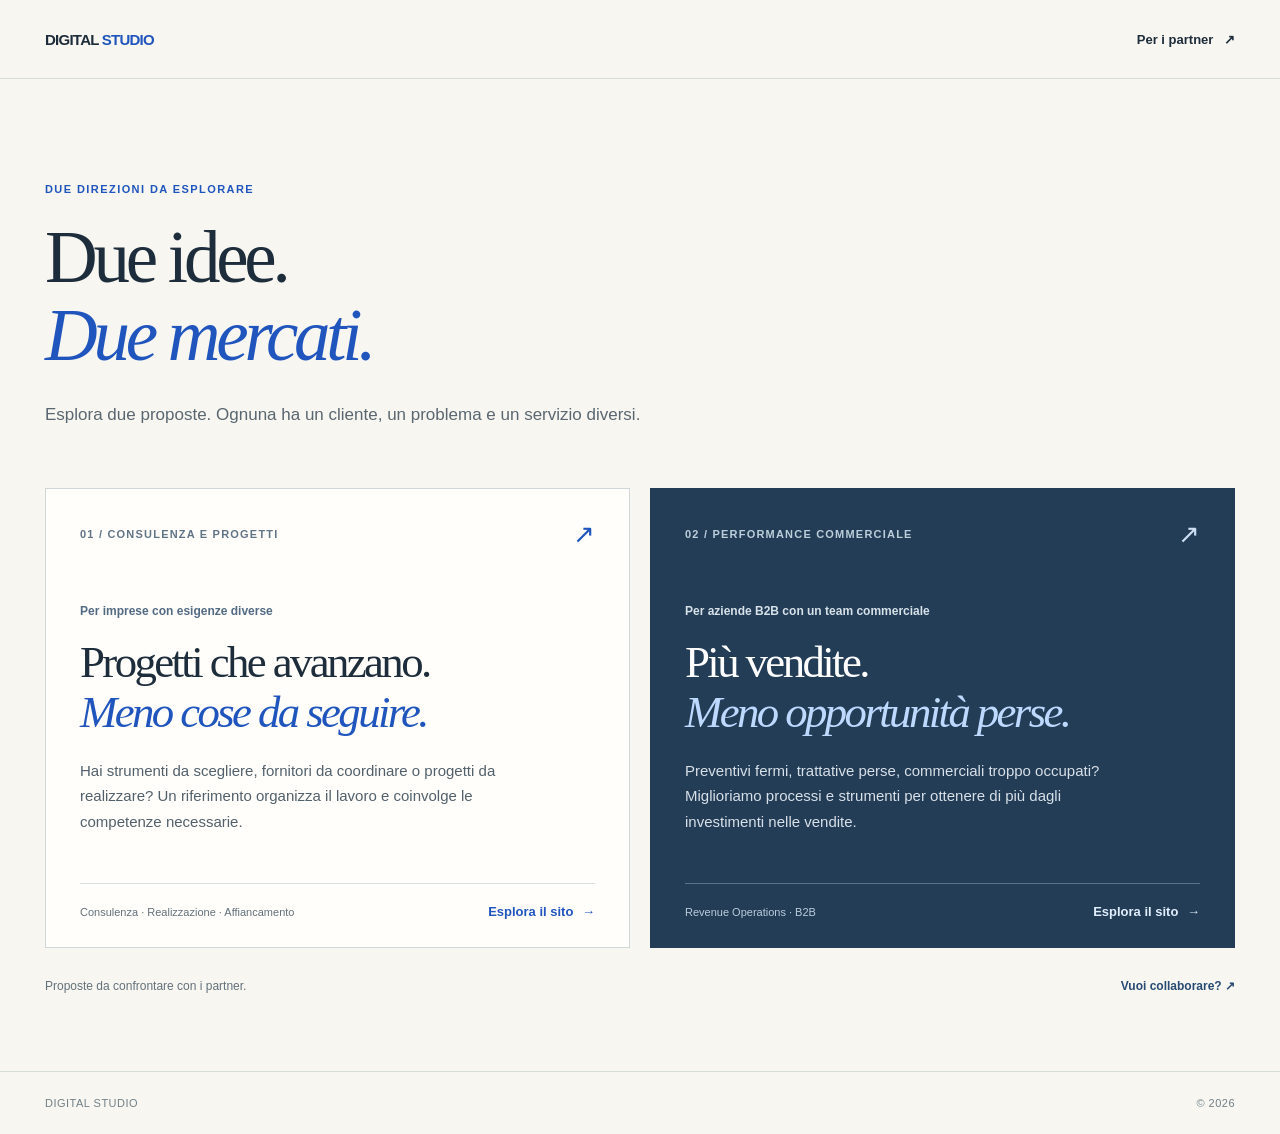
==== commit 32166780: "copy: make the master selector concise and explicit" ====
--- a/index.html
+++ b/index.html
@@ -6,7 +6,7 @@
   <meta name="theme-color" content="#f7f6f1">
   <meta name="description" content="Digital Studio. Esplora due direzioni: consulenza e progetti per le imprese oppure miglioramento delle performance commerciali B2B.">
   <meta property="og:type" content="website">
-  <meta property="og:title" content="Digital Studio | Due direzioni, un modo di lavorare">
+  <meta property="og:title" content="Digital Studio | Due direzioni da esplorare">
   <meta property="og:description" content="Progetti che avanzano, meno cose da seguire. Oppure più vendite, meno opportunità perse.">
   <meta property="og:url" content="https://giusebuild.github.io/digital-studio/">
   <meta property="og:locale" content="it_IT">
@@ -26,8 +26,8 @@
   <main>
     <section class="intro wrap" aria-labelledby="intro-title">
       <span class="eyebrow">Due direzioni da esplorare</span>
-      <h1 id="intro-title">Una rete di competenze.<br><em>Due modi di fare la differenza.</em></h1>
-      <p>Due ipotesi di business per Digital Studio. Esplora i siti e confronta clienti, problemi e servizi.</p>
+      <h1 id="intro-title">Due idee.<br><em>Due mercati.</em></h1>
+      <p>Esplora due proposte. Ognuna ha un cliente, un problema e un servizio diversi.</p>
     </section>
     <section class="paths wrap" id="percorsi" aria-label="Scegli una direzione">
       <a class="path path-general" href="generale/" aria-label="Apri la proposta generale: progetti che avanzano, meno cose da seguire">
@@ -50,7 +50,7 @@
       </a>
     </section>
     <div class="bottom-note wrap">
-      <span>Le due proposte sono da valutare con clienti e partner.</span>
+      <span>Proposte da confrontare con i partner.</span>
       <a href="partner/">Vuoi collaborare? <span aria-hidden="true">↗</span></a>
     </div>
   </main>
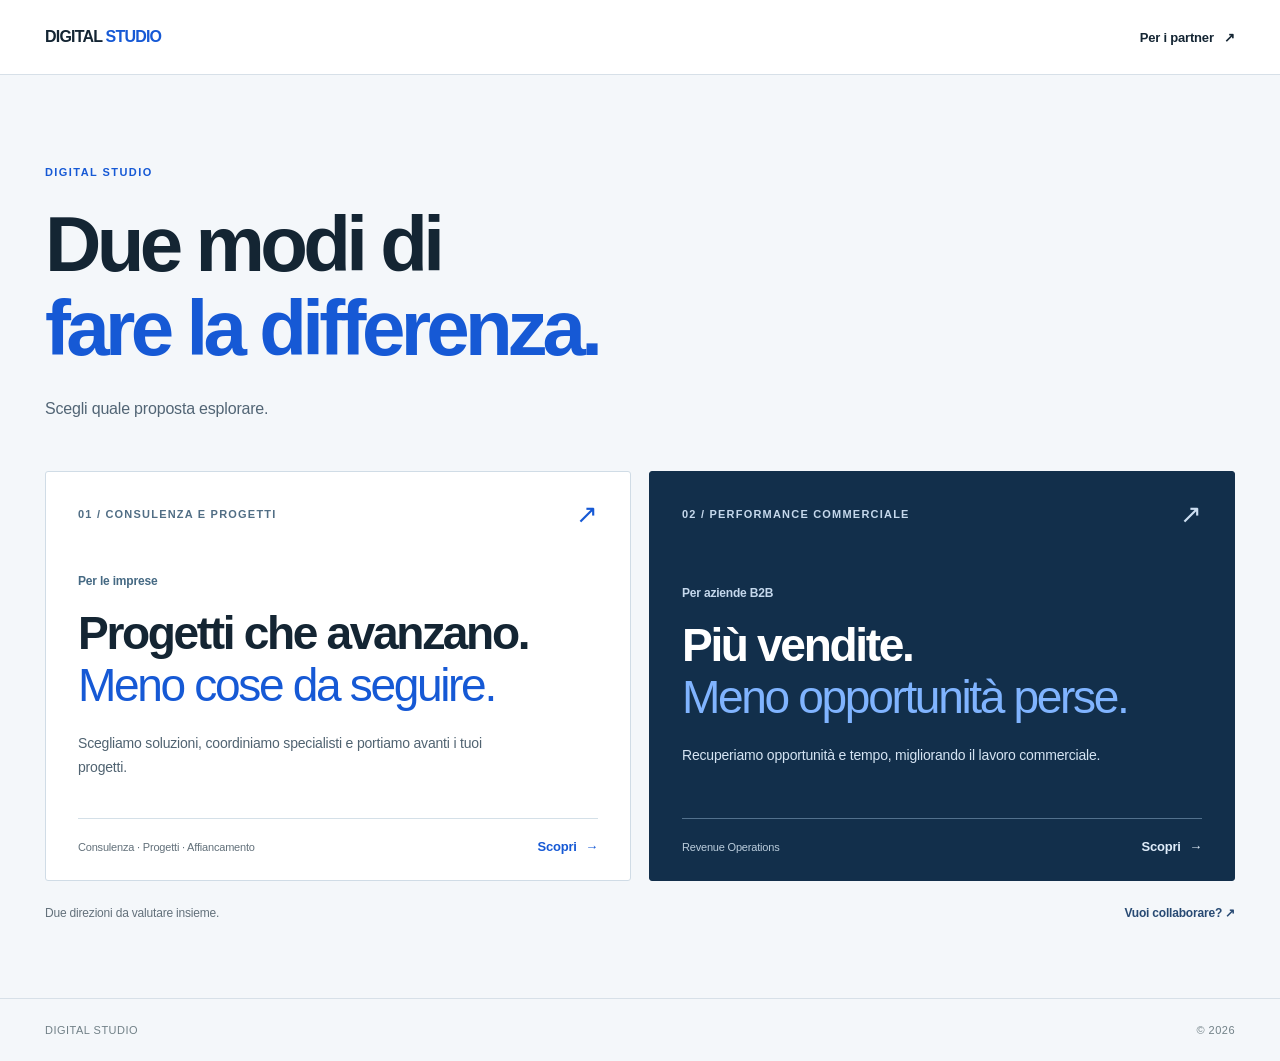
==== commit e697ee35: "copy: focus business choices and general site on essential customer benefits" ====
--- a/index.html
+++ b/index.html
@@ -25,32 +25,32 @@
 
   <main>
     <section class="intro wrap" aria-labelledby="intro-title">
-      <span class="eyebrow">Due direzioni da esplorare</span>
-      <h1 id="intro-title">Due idee.<br><em>Due mercati.</em></h1>
-      <p>Esplora due proposte. Ognuna ha un cliente, un problema e un servizio diversi.</p>
+      <span class="eyebrow">Digital Studio</span>
+      <h1 id="intro-title">Due modi di<br><em>fare la differenza.</em></h1>
+      <p>Scegli quale proposta esplorare.</p>
     </section>
     <section class="paths wrap" id="percorsi" aria-label="Scegli una direzione">
       <a class="path path-general" href="generale/" aria-label="Apri la proposta generale: progetti che avanzano, meno cose da seguire">
         <div class="path-top"><span>01 / Consulenza e progetti</span><span class="path-open" aria-hidden="true">↗</span></div>
         <div class="path-middle">
-          <span class="path-market">Per imprese con esigenze diverse</span>
+          <span class="path-market">Per le imprese</span>
           <h2>Progetti che avanzano.<br><em>Meno cose da seguire.</em></h2>
-          <p>Hai strumenti da scegliere, fornitori da coordinare o progetti da realizzare? Un riferimento organizza il lavoro e coinvolge le competenze necessarie.</p>
+          <p>Scegliamo soluzioni, coordiniamo specialisti e portiamo avanti i tuoi progetti.</p>
         </div>
-        <div class="path-bottom"><span>Consulenza · Realizzazione · Affiancamento</span><strong>Esplora il sito <span aria-hidden="true">→</span></strong></div>
+        <div class="path-bottom"><span>Consulenza · Progetti · Affiancamento</span><strong>Scopri <span aria-hidden="true">→</span></strong></div>
       </a>
       <a class="path path-sales" href="commerciale/" aria-label="Apri la proposta commerciale: più vendite, meno opportunità perse">
         <div class="path-top"><span>02 / Performance commerciale</span><span class="path-open" aria-hidden="true">↗</span></div>
         <div class="path-middle">
-          <span class="path-market">Per aziende B2B con un team commerciale</span>
+          <span class="path-market">Per aziende B2B</span>
           <h2>Più vendite.<br><em>Meno opportunità perse.</em></h2>
-          <p>Preventivi fermi, trattative perse, commerciali troppo occupati? Miglioriamo processi e strumenti per ottenere di più dagli investimenti nelle vendite.</p>
+          <p>Recuperiamo opportunità e tempo, migliorando il lavoro commerciale.</p>
         </div>
-        <div class="path-bottom"><span>Revenue Operations · B2B</span><strong>Esplora il sito <span aria-hidden="true">→</span></strong></div>
+        <div class="path-bottom"><span>Revenue Operations</span><strong>Scopri <span aria-hidden="true">→</span></strong></div>
       </a>
     </section>
     <div class="bottom-note wrap">
-      <span>Proposte da confrontare con i partner.</span>
+      <span>Due direzioni da valutare insieme.</span>
       <a href="partner/">Vuoi collaborare? <span aria-hidden="true">↗</span></a>
     </div>
   </main>
--- a/assets/master.css
+++ b/assets/master.css
@@ -55,3 +55,39 @@
 @media(max-width:830px){.wrap{width:calc(100% - 48px)}.intro{padding:75px 0 42px}.paths{grid-template-columns:1fr}.path{min-height:390px}.path h2{font-size:clamp(33px,5.5vw,50px)}.bottom-note{padding-bottom:57px}}
 @media(max-width:530px){.wrap{width:calc(100% - 36px)}.topbar-inner{min-height:67px}.intro{padding:60px 0 36px}.intro h1{font-size:clamp(39px,10vw,56px)}.intro p{font-size:15px}.paths{gap:15px}.path{min-height:360px;padding:25px 23px}.path-middle{margin-top:32px;margin-bottom:30px}.path h2{font-size:clamp(33px,8.5vw,43px)}.path-middle p{font-size:14px}.path-bottom{align-items:flex-start;flex-direction:column;gap:15px}.bottom-note{align-items:flex-start;flex-direction:column;gap:15px}}
 @media(prefers-reduced-motion:reduce){html{scroll-behavior:auto}*{transition:none!important}}
+
+
+/* Modern B2B alignment with both client pages */
+:root{--bg:#f4f7fa;--paper:#fff;--ink:#142533;--muted:#586a79;--line:#d7e0e8;--accent:#1659d5}
+body{letter-spacing:-.012em}
+.topbar{background:#fff}
+.topbar-inner{min-height:74px}
+.wordmark{font-size:16px;font-weight:840}
+.partner-link{font-weight:710}
+.eyebrow{font-size:11px;font-weight:780}
+h1,h2{font-family:-apple-system,BlinkMacSystemFont,"Segoe UI",Arial,sans-serif;font-style:normal;letter-spacing:-.06em}
+h1{font-size:clamp(50px,6.1vw,83px);font-weight:800;line-height:1.08}
+h1 em,h2 em{font-style:normal;font-weight:inherit}
+.intro{padding:87px 0 50px}
+.intro p{font-size:16px;color:#526575}
+.paths{gap:18px}
+.path{min-height:410px;padding:29px 32px 26px;border-color:#d0dce6;border-radius:3px}
+.path-general{background:#fff}
+.path-sales{background:#122f4b;border-color:#122f4b}
+.path-sales:hover{background:#173b5b;border-color:#3977be}
+.path-top>span:first-child{color:#516e85}
+.path-sales .path-top>span:first-child{color:#c5d8ec}
+.path-market{color:#456983}
+.path-sales .path-market{color:#c5d8ec}
+.path h2{font-size:clamp(32px,3.6vw,48px);font-weight:770;line-height:1.13;letter-spacing:-.051em}
+.path h2 em{color:var(--accent)}
+.path-sales h2 em{color:#80b4ff}
+.path-middle{margin-top:32px;margin-bottom:27px}
+.path-middle p{font-size:14px;color:#506371}
+.path-sales .path-middle p{color:#d5e4f3}
+.path-bottom{border-top-color:#d4e0e8}
+.path-sales .path-bottom{border-top-color:#52718d}
+.path-bottom strong{font-weight:760}
+.bottom-note{padding-top:25px}
+@media(max-width:830px){.intro{padding:65px 0 35px}.path{min-height:335px}}
+@media(max-width:530px){.topbar-inner{min-height:65px}.intro{padding:48px 0 32px}h1{font-size:clamp(43px,10.7vw,57px)}.path{padding:23px 23px;min-height:350px}.path h2{font-size:clamp(33px,8.7vw,45px)}}
